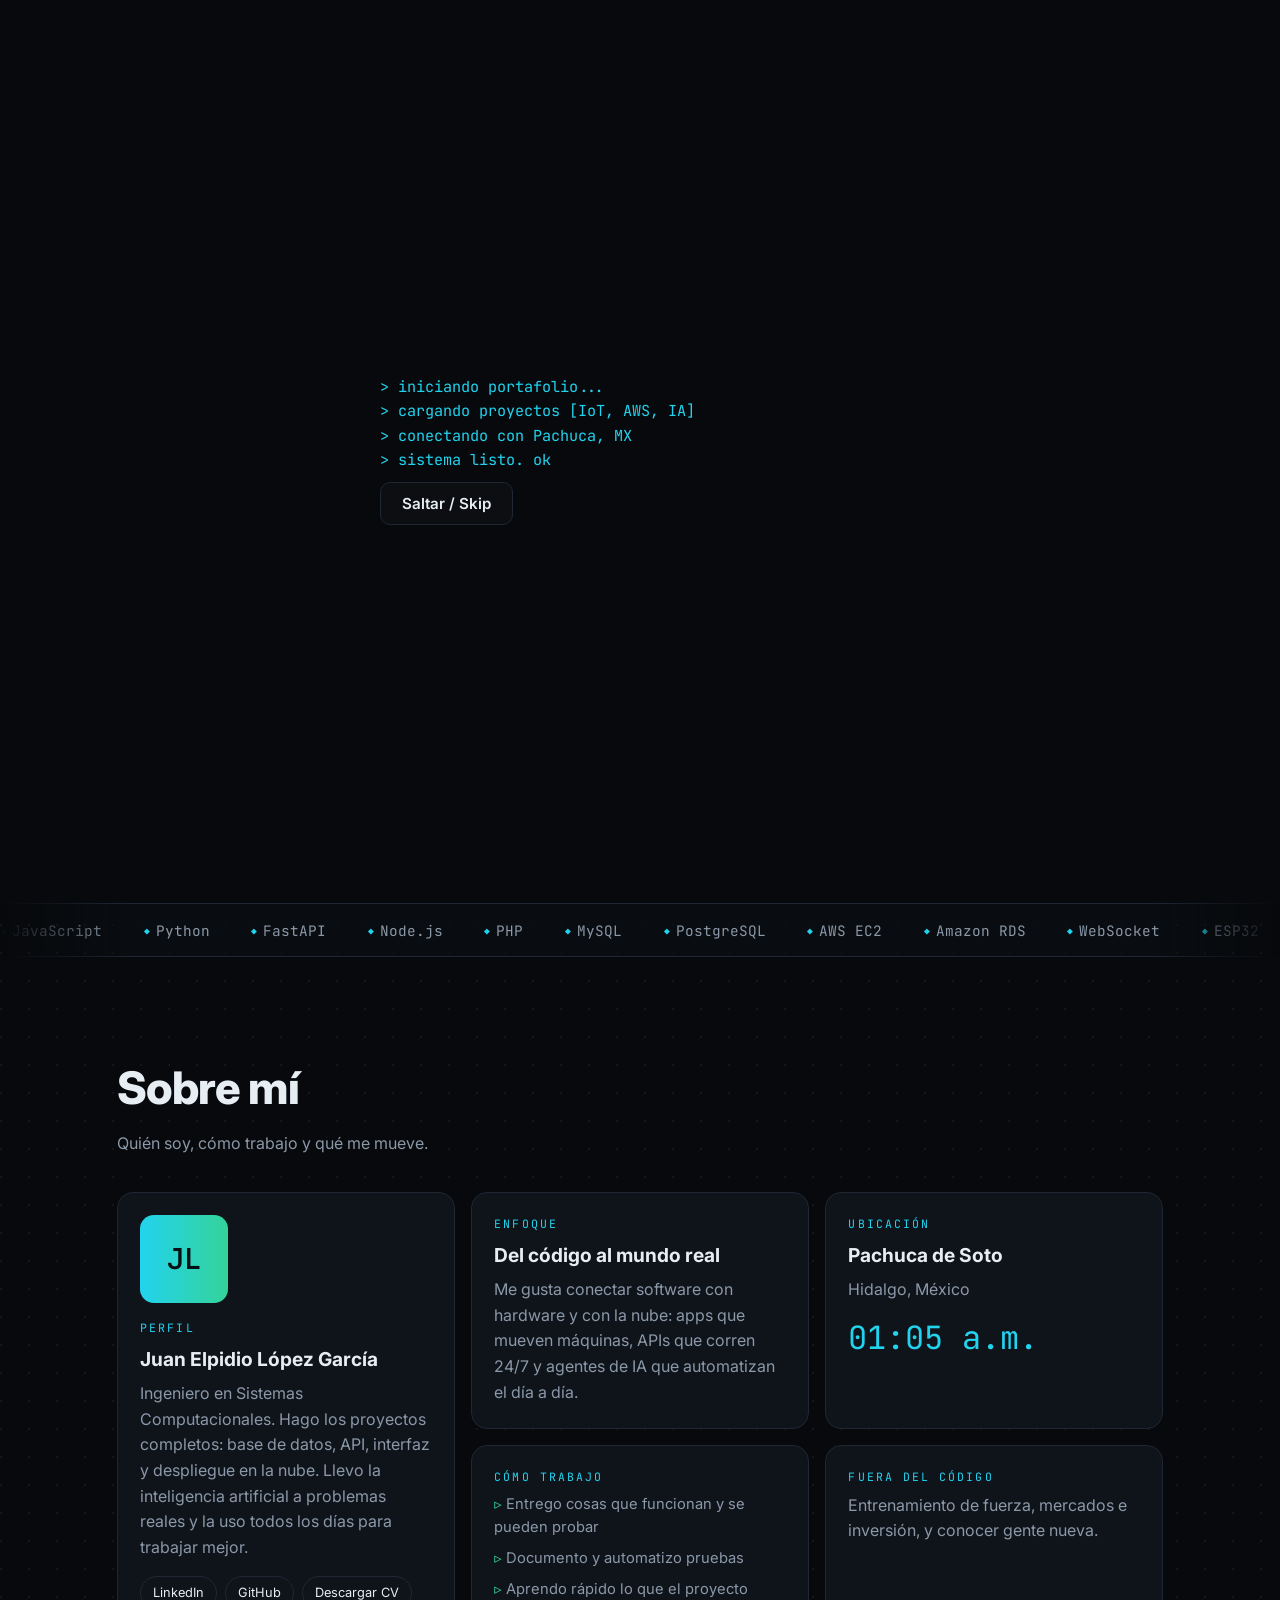
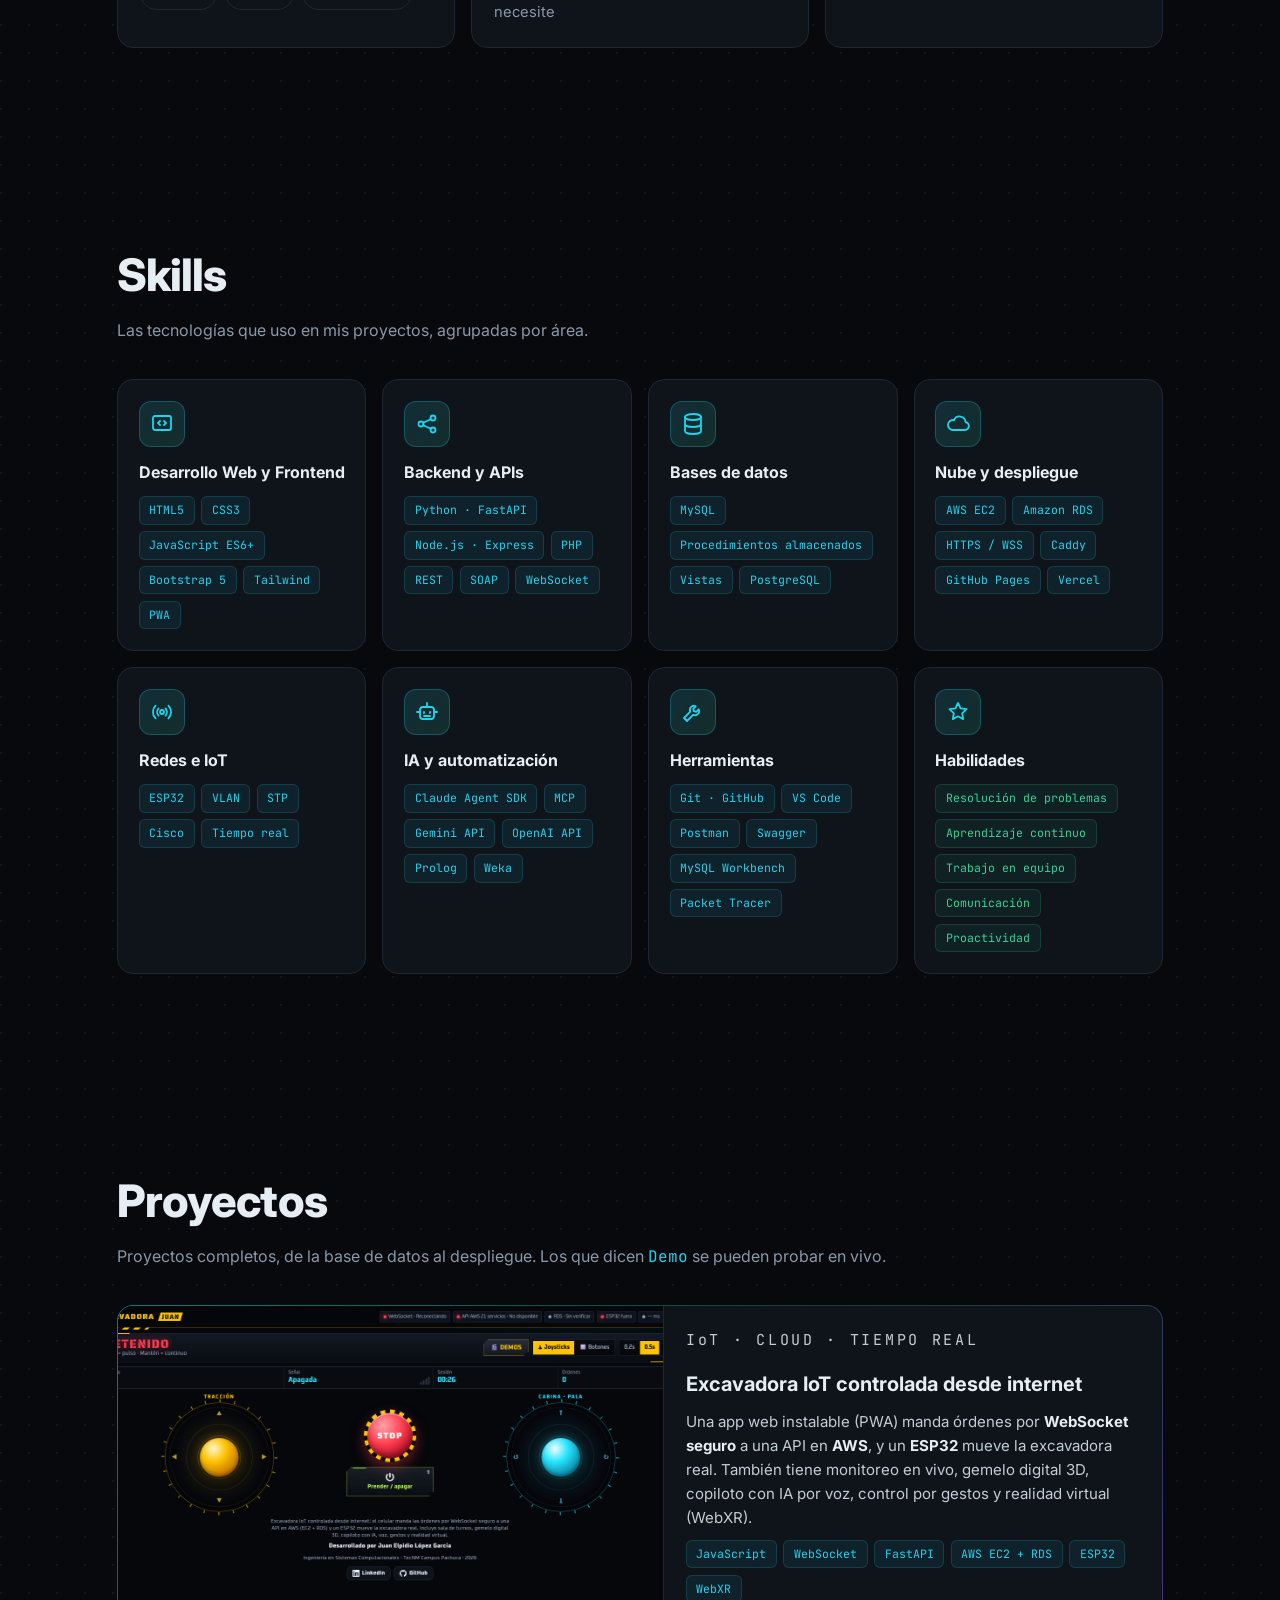
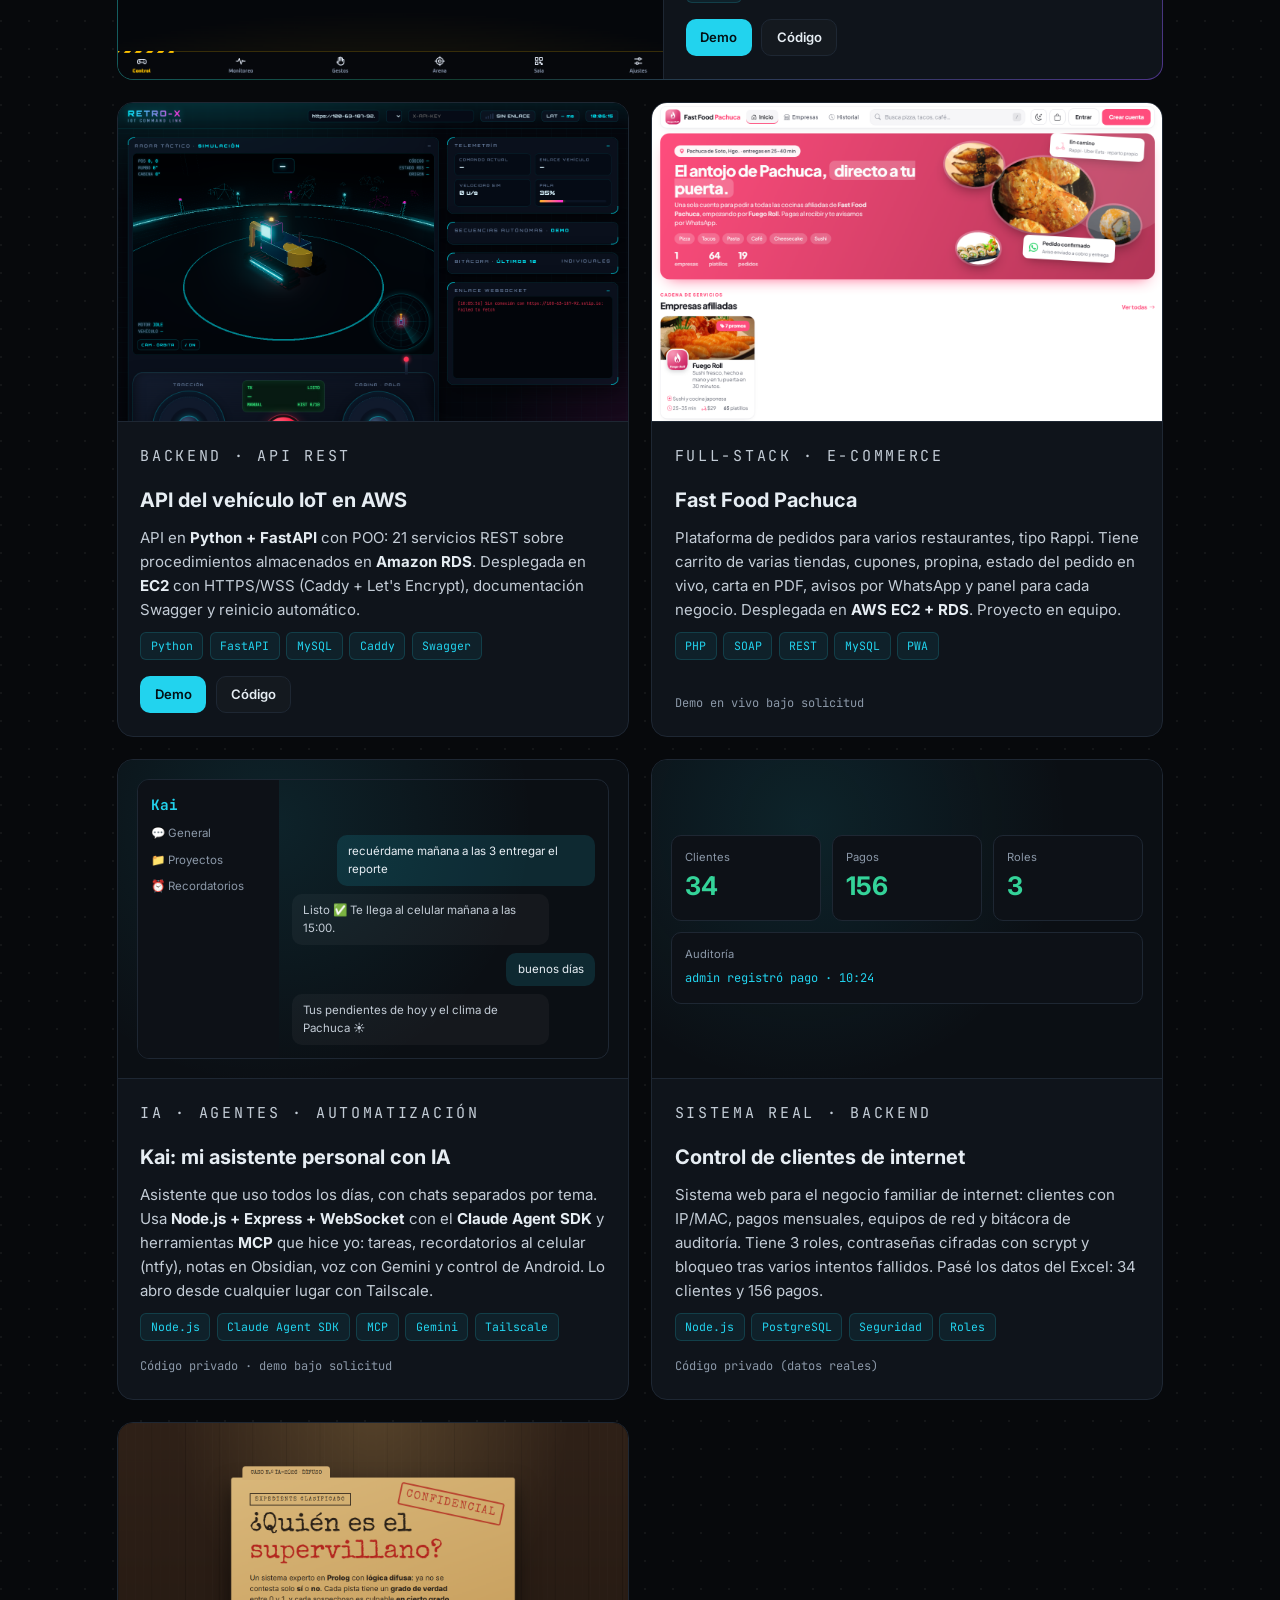
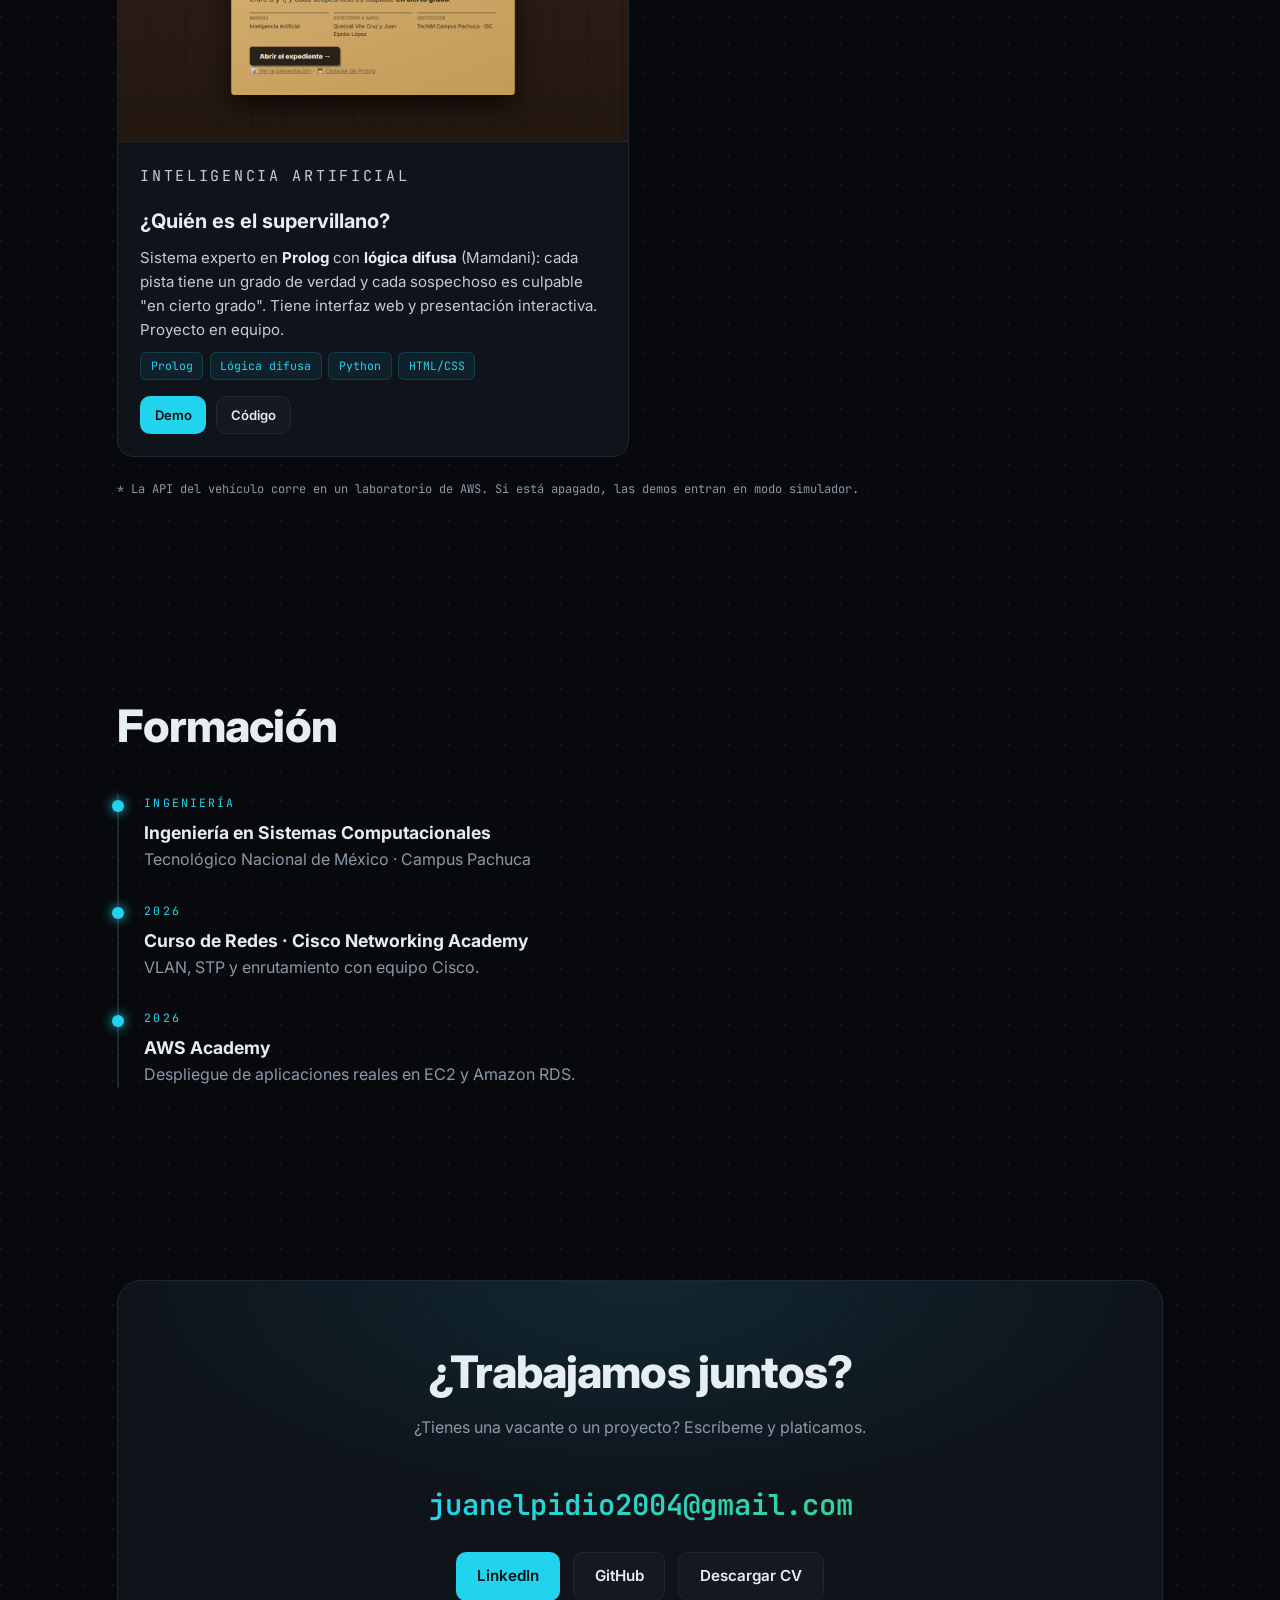
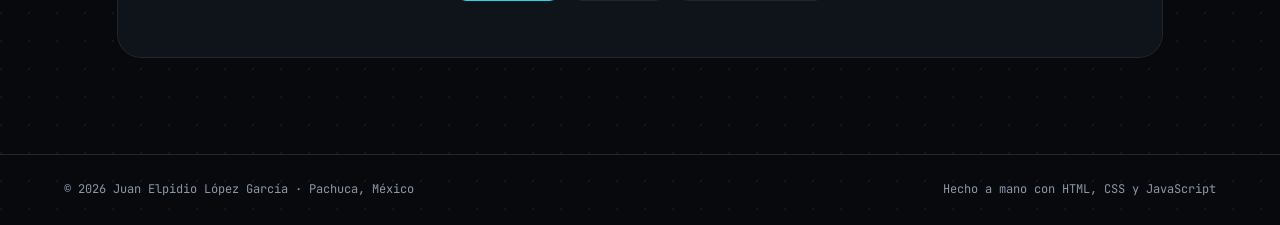
==== index.html @ 16c5c4d5 "Regresar a la versión oscura (v2) a pedido de Juan Co-Authored-By: Claude Opus 5.5 <noreply@anthropi" ====
<!doctype html>
<html lang="es">
<head>
<meta charset="utf-8">
<meta name="viewport" content="width=device-width, initial-scale=1">
<title>Juan Elpidio López García | Ingeniero en Sistemas Computacionales</title>
<meta name="description" content="Ingeniero en Sistemas Computacionales. Desarrollo web full-stack, IoT en tiempo real, nube en AWS e IA aplicada.">
<meta property="og:title" content="Juan Elpidio López García | Portafolio">
<meta property="og:description" content="Full-Stack · IoT · AWS · IA aplicada. Proyectos desplegados y funcionando.">
<meta property="og:image" content="assets/img/excavadora.png">
<meta name="theme-color" content="#07090c">
<link rel="icon" href="assets/favicon.svg" type="image/svg+xml">
<link rel="preconnect" href="https://fonts.googleapis.com">
<link rel="preconnect" href="https://fonts.gstatic.com" crossorigin>
<link href="https://fonts.googleapis.com/css2?family=Inter:wght@400;500;600;700;800;900&family=JetBrains+Mono:wght@400;600&display=swap" rel="stylesheet">
<link rel="stylesheet" href="styles.css">
</head>
<body>

<div class="aurora" aria-hidden="true"><i></i><i></i><i></i></div>

<div id="boot" aria-hidden="true">
  <div class="boot-box">
    <pre id="boot-text"></pre>
    <button id="boot-skip" class="btn-ghost mono">Saltar / Skip</button>
  </div>
</div>

<a class="skip" href="#main">Saltar al contenido</a>

<header class="nav">
  <a href="#inicio" class="logo mono">&lt;Juan<span>/&gt;</span></a>
  <nav>
    <a href="#inicio">Inicio</a>
    <a href="#sobre">Sobre mí</a>
    <a href="#skills">Skills</a>
    <a href="#proyectos">Proyectos</a>
    <a href="#contacto">Contacto</a>
  </nav>
  <a href="cv.pdf" class="btn-ghost mono small" download>CV ↓</a>
</header>

<main id="main">

<!-- HERO -->
<section id="inicio" class="hero">
  <div class="hero-text reveal">
    <p class="eyebrow mono">HOLA, SOY</p>
    <h1><span class="grad anim">Juan Elpidio</span><br><span class="grad anim">López García</span></h1>
    <h2>Ingeniero en Sistemas Computacionales</h2>
    <p class="typed mono">&gt; <span id="typed">Desarrollador Full-Stack</span><span class="cursor">▍</span></p>
    <p class="lead">Construyo aplicaciones web que se conectan con el mundo real: APIs en la nube, dispositivos IoT en tiempo real y asistentes con inteligencia artificial.</p>
    <p class="status mono"><span class="dot"></span> Abierto a nuevas oportunidades</p>
    <div class="cta">
      <a href="#proyectos" class="btn">Ver proyectos</a>
      <a href="#contacto" class="btn-ghost">Contáctame</a>
    </div>
    <div class="stats">
      <div><b data-n="6">0</b><span>proyectos destacados</span></div>
      <div><b data-n="3">0</b><span>demos en vivo</span></div>
      <div><b data-n="21">0</b><span>servicios REST en AWS</span></div>
    </div>
  </div>
  <div class="hero-card reveal">
    <div class="term glow">
      <div class="term-bar"><i></i><i></i><i></i><span class="mono">juan@pachuca: ~</span></div>
<pre class="mono"><span class="c">$</span> whoami
Juan Elpidio López García
<span class="c">$</span> cat perfil.json
{
  <span class="k">"titulo"</span>: <span class="s">"Ing. en Sistemas Computacionales"</span>,
  <span class="k">"ubicacion"</span>: <span class="s">"Pachuca, Hgo., MX"</span>,
  <span class="k">"stack"</span>: [<span class="s">"web"</span>, <span class="s">"iot"</span>, <span class="s">"aws"</span>, <span class="s">"ia"</span>],
  <span class="k">"disponible"</span>: <span class="b">true</span>
}
<span class="c">$</span> <span class="cursor">▍</span></pre>
    </div>
  </div>
</section>

<!-- Cinta de tecnologías -->
<div class="marquee mono" aria-hidden="true"><div class="track">
  <span>JavaScript</span><span>Python</span><span>FastAPI</span><span>Node.js</span><span>PHP</span><span>MySQL</span><span>PostgreSQL</span><span>AWS EC2</span><span>Amazon RDS</span><span>WebSocket</span><span>ESP32</span><span>Three.js</span><span>WebXR</span><span>Claude Agent SDK</span><span>MCP</span><span>Gemini</span><span>Git</span><span>Bootstrap</span><span>Tailwind</span>
  <span>JavaScript</span><span>Python</span><span>FastAPI</span><span>Node.js</span><span>PHP</span><span>MySQL</span><span>PostgreSQL</span><span>AWS EC2</span><span>Amazon RDS</span><span>WebSocket</span><span>ESP32</span><span>Three.js</span><span>WebXR</span><span>Claude Agent SDK</span><span>MCP</span><span>Gemini</span><span>Git</span><span>Bootstrap</span><span>Tailwind</span>
</div></div>

<!-- SOBRE MÍ -->
<section id="sobre">
  <h2 class="sec reveal">Sobre mí</h2>
  <p class="sub reveal">Quién soy, cómo trabajo y qué me mueve.</p>
  <div class="bento">
    <article class="card spot perfil reveal">
      <div class="avatar mono" aria-label="Foto de perfil">JL</div>
      <p class="eyebrow mono">PERFIL</p>
      <h3>Juan Elpidio López García</h3>
      <p class="muted">Ingeniero en Sistemas Computacionales. Hago los proyectos completos: base de datos, API, interfaz y despliegue en la nube. Llevo la inteligencia artificial a problemas reales y la uso todos los días para trabajar mejor.</p>
      <div class="links">
        <a class="chip" href="https://www.linkedin.com/in/juan-elpidio-l%C3%B3pez-garc%C3%ADa-96310934a" target="_blank" rel="noopener">LinkedIn</a>
        <a class="chip" href="https://github.com/juanel2804" target="_blank" rel="noopener">GitHub</a>
        <a class="chip" href="cv.pdf" download>Descargar CV</a>
      </div>
    </article>
    <article class="card spot reveal">
      <p class="eyebrow mono">ENFOQUE</p>
      <h3>Del código al mundo real</h3>
      <p class="muted">Me gusta conectar software con hardware y con la nube: apps que mueven máquinas, APIs que corren 24/7 y agentes de IA que automatizan el día a día.</p>
    </article>
    <article class="card spot reveal">
      <p class="eyebrow mono">UBICACIÓN</p>
      <h3>Pachuca de Soto</h3>
      <p class="muted">Hidalgo, México</p>
      <p class="clock mono" id="clock">--:--</p>
    </article>
    <article class="card spot reveal">
      <p class="eyebrow mono">CÓMO TRABAJO</p>
      <ul class="mini">
        <li>Entrego cosas que funcionan y se pueden probar</li>
        <li>Documento y automatizo pruebas</li>
        <li>Aprendo rápido lo que el proyecto necesite</li>
      </ul>
    </article>
    <article class="card spot reveal">
      <p class="eyebrow mono">FUERA DEL CÓDIGO</p>
      <p class="muted">Entrenamiento de fuerza, mercados e inversión, y conocer gente nueva.</p>
    </article>
  </div>
</section>

<!-- SKILLS -->
<section id="skills">
  <h2 class="sec reveal">Skills</h2>
  <p class="sub reveal">Las tecnologías que uso en mis proyectos, agrupadas por área.</p>
  <div class="skills">
    <article class="skill spot reveal">
      <div class="ico"><svg viewBox="0 0 24 24"><rect x="3" y="4" width="18" height="14" rx="2"/><path d="m10 9-2 2 2 2m4-4 2 2-2 2"/></svg></div>
      <h3>Desarrollo Web y Frontend</h3>
      <ul class="tags mono"><li>HTML5</li><li>CSS3</li><li>JavaScript ES6+</li><li>Bootstrap 5</li><li>Tailwind</li><li>PWA</li></ul>
    </article>
    <article class="skill spot reveal">
      <div class="ico"><svg viewBox="0 0 24 24"><circle cx="6" cy="12" r="2.5"/><circle cx="18" cy="6" r="2.5"/><circle cx="18" cy="18" r="2.5"/><path d="m8.2 10.8 7.6-3.6m-7.6 6 7.6 3.6"/></svg></div>
      <h3>Backend y APIs</h3>
      <ul class="tags mono"><li>Python · FastAPI</li><li>Node.js · Express</li><li>PHP</li><li>REST</li><li>SOAP</li><li>WebSocket</li></ul>
    </article>
    <article class="skill spot reveal">
      <div class="ico"><svg viewBox="0 0 24 24"><ellipse cx="12" cy="5" rx="8" ry="3"/><path d="M4 5v14c0 1.7 3.6 3 8 3s8-1.3 8-3V5M4 12c0 1.7 3.6 3 8 3s8-1.3 8-3"/></svg></div>
      <h3>Bases de datos</h3>
      <ul class="tags mono"><li>MySQL</li><li>Procedimientos almacenados</li><li>Vistas</li><li>PostgreSQL</li></ul>
    </article>
    <article class="skill spot reveal">
      <div class="ico"><svg viewBox="0 0 24 24"><path d="M7 18a5 5 0 1 1 1-9.9A6 6 0 0 1 19.5 10 4 4 0 0 1 18 18z"/></svg></div>
      <h3>Nube y despliegue</h3>
      <ul class="tags mono"><li>AWS EC2</li><li>Amazon RDS</li><li>HTTPS / WSS</li><li>Caddy</li><li>GitHub Pages</li><li>Vercel</li></ul>
    </article>
    <article class="skill spot reveal">
      <div class="ico"><svg viewBox="0 0 24 24"><circle cx="12" cy="12" r="2"/><path d="M8.5 8.5a5 5 0 0 0 0 7m7 0a5 5 0 0 0 0-7M5.6 5.6a9 9 0 0 0 0 12.8m12.8 0a9 9 0 0 0 0-12.8"/></svg></div>
      <h3>Redes e IoT</h3>
      <ul class="tags mono"><li>ESP32</li><li>VLAN</li><li>STP</li><li>Cisco</li><li>Tiempo real</li></ul>
    </article>
    <article class="skill spot reveal">
      <div class="ico"><svg viewBox="0 0 24 24"><rect x="5" y="7" width="14" height="12" rx="3"/><path d="M12 3v4M9 12v1m6-1v1M9 16h6M2 12h3m14 0h3"/></svg></div>
      <h3>IA y automatización</h3>
      <ul class="tags mono"><li>Claude Agent SDK</li><li>MCP</li><li>Gemini API</li><li>OpenAI API</li><li>Prolog</li><li>Weka</li></ul>
    </article>
    <article class="skill spot reveal">
      <div class="ico"><svg viewBox="0 0 24 24"><path d="M14.7 6.3a4 4 0 0 0-5.4 5.4L3 18l3 3 6.3-6.3a4 4 0 0 0 5.4-5.4l-2.5 2.5-2.4-.6-.6-2.4z"/></svg></div>
      <h3>Herramientas</h3>
      <ul class="tags mono"><li>Git · GitHub</li><li>VS Code</li><li>Postman</li><li>Swagger</li><li>MySQL Workbench</li><li>Packet Tracer</li></ul>
    </article>
    <article class="skill spot reveal">
      <div class="ico"><svg viewBox="0 0 24 24"><path d="M12 3l2.6 5.3 5.9.9-4.3 4.1 1 5.8L12 16.3 6.8 19.1l1-5.8L3.5 9.2l5.9-.9z"/></svg></div>
      <h3>Habilidades</h3>
      <ul class="tags mono soft"><li>Resolución de problemas</li><li>Aprendizaje continuo</li><li>Trabajo en equipo</li><li>Comunicación</li><li>Proactividad</li></ul>
    </article>
  </div>
</section>

<!-- PROYECTOS -->
<section id="proyectos">
  <h2 class="sec reveal">Proyectos</h2>
  <p class="sub reveal">Proyectos completos, de la base de datos al despliegue. Los que dicen <span class="mono acc">Demo</span> se pueden probar en vivo.</p>
  <div class="projects">

    <article class="proj feat reveal">
      <a class="shot" href="https://juanel2804.github.io/control-iot/" target="_blank" rel="noopener"><img src="assets/img/excavadora.png" alt="App de control de la Excavadora IoT con joysticks" loading="lazy"></a>
      <div class="body">
        <p class="eyebrow mono">IoT · CLOUD · TIEMPO REAL</p>
        <h3>Excavadora IoT controlada desde internet</h3>
        <p>Una app web instalable (PWA) manda órdenes por <b>WebSocket seguro</b> a una API en <b>AWS</b>, y un <b>ESP32</b> mueve la excavadora real. También tiene monitoreo en vivo, gemelo digital 3D, copiloto con IA por voz, control por gestos y realidad virtual (WebXR).</p>
        <ul class="tags mono"><li>JavaScript</li><li>WebSocket</li><li>FastAPI</li><li>AWS EC2 + RDS</li><li>ESP32</li><li>WebXR</li></ul>
        <div class="actions">
          <a class="btn small" href="https://juanel2804.github.io/control-iot/" target="_blank" rel="noopener">Demo</a>
          <a class="btn-ghost small" href="https://github.com/juanel2804/control-iot" target="_blank" rel="noopener">Código</a>
        </div>
      </div>
    </article>

    <article class="proj reveal">
      <a class="shot" href="https://juanel2804.github.io/vehiculo-iot-api/" target="_blank" rel="noopener"><img src="assets/img/retrox.png" alt="Panel RETRO-X con simulación 3D del vehículo" loading="lazy"></a>
      <div class="body">
        <p class="eyebrow mono">BACKEND · API REST</p>
        <h3>API del vehículo IoT en AWS</h3>
        <p>API en <b>Python + FastAPI</b> con POO: 21 servicios REST sobre procedimientos almacenados en <b>Amazon RDS</b>. Desplegada en <b>EC2</b> con HTTPS/WSS (Caddy + Let's Encrypt), documentación Swagger y reinicio automático.</p>
        <ul class="tags mono"><li>Python</li><li>FastAPI</li><li>MySQL</li><li>Caddy</li><li>Swagger</li></ul>
        <div class="actions">
          <a class="btn small" href="https://juanel2804.github.io/vehiculo-iot-api/" target="_blank" rel="noopener">Demo</a>
          <a class="btn-ghost small" href="https://github.com/juanel2804/vehiculo-iot-api" target="_blank" rel="noopener">Código</a>
        </div>
      </div>
    </article>

    <article class="proj reveal">
      <div class="shot"><img src="assets/img/fastfood.png" alt="Página de inicio de Fast Food Pachuca" loading="lazy"></div>
      <div class="body">
        <p class="eyebrow mono">FULL-STACK · E-COMMERCE</p>
        <h3>Fast Food Pachuca</h3>
        <p>Plataforma de pedidos para varios restaurantes, tipo Rappi. Tiene carrito de varias tiendas, cupones, propina, estado del pedido en vivo, carta en PDF, avisos por WhatsApp y panel para cada negocio. Desplegada en <b>AWS EC2 + RDS</b>. Proyecto en equipo.</p>
        <ul class="tags mono"><li>PHP</li><li>SOAP</li><li>REST</li><li>MySQL</li><li>PWA</li></ul>
        <div class="actions"><span class="note mono">Demo en vivo bajo solicitud</span></div>
      </div>
    </article>

    <article class="proj reveal">
      <div class="shot mock" aria-hidden="true">
        <div class="mock-chat">
          <div class="m-side"><b class="mono">Kai</b><span>💬 General</span><span>📁 Proyectos</span><span>⏰ Recordatorios</span></div>
          <div class="m-main">
            <p class="m-u">recuérdame mañana a las 3 entregar el reporte</p>
            <p class="m-a">Listo ✅ Te llega al celular mañana a las 15:00.</p>
            <p class="m-u">buenos días</p>
            <p class="m-a">Tus pendientes de hoy y el clima de Pachuca ☀️</p>
          </div>
        </div>
      </div>
      <div class="body">
        <p class="eyebrow mono">IA · AGENTES · AUTOMATIZACIÓN</p>
        <h3>Kai: mi asistente personal con IA</h3>
        <p>Asistente que uso todos los días, con chats separados por tema. Usa <b>Node.js + Express + WebSocket</b> con el <b>Claude Agent SDK</b> y herramientas <b>MCP</b> que hice yo: tareas, recordatorios al celular (ntfy), notas en Obsidian, voz con Gemini y control de Android. Lo abro desde cualquier lugar con Tailscale.</p>
        <ul class="tags mono"><li>Node.js</li><li>Claude Agent SDK</li><li>MCP</li><li>Gemini</li><li>Tailscale</li></ul>
        <div class="actions"><span class="note mono">Código privado · demo bajo solicitud</span></div>
      </div>
    </article>

    <article class="proj reveal">
      <div class="shot mock isp" aria-hidden="true">
        <div class="isp-grid">
          <div><small>Clientes</small><b>34</b></div>
          <div><small>Pagos</small><b>156</b></div>
          <div><small>Roles</small><b>3</b></div>
          <div class="wide"><small>Auditoría</small><span class="mono">admin registró pago · 10:24</span></div>
        </div>
      </div>
      <div class="body">
        <p class="eyebrow mono">SISTEMA REAL · BACKEND</p>
        <h3>Control de clientes de internet</h3>
        <p>Sistema web para el negocio familiar de internet: clientes con IP/MAC, pagos mensuales, equipos de red y bitácora de auditoría. Tiene 3 roles, contraseñas cifradas con scrypt y bloqueo tras varios intentos fallidos. Pasé los datos del Excel: 34 clientes y 156 pagos.</p>
        <ul class="tags mono"><li>Node.js</li><li>PostgreSQL</li><li>Seguridad</li><li>Roles</li></ul>
        <div class="actions"><span class="note mono">Código privado (datos reales)</span></div>
      </div>
    </article>

    <article class="proj reveal">
      <a class="shot" href="https://juanel2804.github.io/supervillanos-difuso/web/index.html" target="_blank" rel="noopener"><img src="assets/img/supervillanos.png" alt="Portada del sistema experto ¿Quién es el supervillano?" loading="lazy"></a>
      <div class="body">
        <p class="eyebrow mono">INTELIGENCIA ARTIFICIAL</p>
        <h3>¿Quién es el supervillano?</h3>
        <p>Sistema experto en <b>Prolog</b> con <b>lógica difusa</b> (Mamdani): cada pista tiene un grado de verdad y cada sospechoso es culpable "en cierto grado". Tiene interfaz web y presentación interactiva. Proyecto en equipo.</p>
        <ul class="tags mono"><li>Prolog</li><li>Lógica difusa</li><li>Python</li><li>HTML/CSS</li></ul>
        <div class="actions">
          <a class="btn small" href="https://juanel2804.github.io/supervillanos-difuso/web/index.html" target="_blank" rel="noopener">Demo</a>
          <a class="btn-ghost small" href="https://github.com/juanel2804/supervillanos-difuso" target="_blank" rel="noopener">Código</a>
        </div>
      </div>
    </article>

  </div>
  <p class="foot-note muted mono reveal">* La API del vehículo corre en un laboratorio de AWS. Si está apagado, las demos entran en modo simulador.</p>
</section>

<!-- FORMACIÓN -->
<section id="formacion">
  <h2 class="sec reveal">Formación</h2>
  <div class="timeline">
    <div class="tl reveal">
      <p class="eyebrow mono">INGENIERÍA</p>
      <h3>Ingeniería en Sistemas Computacionales</h3>
      <p class="muted">Tecnológico Nacional de México · Campus Pachuca</p>
    </div>
    <div class="tl reveal">
      <p class="eyebrow mono">2026</p>
      <h3>Curso de Redes · Cisco Networking Academy</h3>
      <p class="muted">VLAN, STP y enrutamiento con equipo Cisco.</p>
    </div>
    <div class="tl reveal">
      <p class="eyebrow mono">2026</p>
      <h3>AWS Academy</h3>
      <p class="muted">Despliegue de aplicaciones reales en EC2 y Amazon RDS.</p>
    </div>
  </div>
</section>

<!-- CONTACTO -->
<section id="contacto" class="contact reveal">
  <div class="contact-box spot">
    <h2 class="sec">¿Trabajamos juntos?</h2>
    <p class="sub">¿Tienes una vacante o un proyecto? Escríbeme y platicamos.</p>
    <a class="mail mono grad" href="mailto:juanelpidio2004@gmail.com">juanelpidio2004@gmail.com</a>
    <div class="cta center">
      <a class="btn" href="https://www.linkedin.com/in/juan-elpidio-l%C3%B3pez-garc%C3%ADa-96310934a" target="_blank" rel="noopener">LinkedIn</a>
      <a class="btn-ghost" href="https://github.com/juanel2804" target="_blank" rel="noopener">GitHub</a>
      <a class="btn-ghost" href="cv.pdf" download>Descargar CV</a>
    </div>
  </div>
</section>

</main>

<footer class="footer mono">
  <span>© 2026 Juan Elpidio López García · Pachuca, México</span>
  <span>Hecho a mano con HTML, CSS y JavaScript</span>
</footer>

<script src="app.js"></script>
</body>
</html>
---- styles.css ----
:root{
  --bg:#07090c; --bg2:#0d1117; --card:#0f141b; --line:#1e2733;
  --tx:#e6edf3; --mu:#8b98a8; --c1:#22d3ee; --c2:#34d399;
  --grad:linear-gradient(90deg,var(--c1),var(--c2));
  --r:16px; --mono:"JetBrains Mono",ui-monospace,monospace;
}
*{box-sizing:border-box;margin:0;padding:0}
html{scroll-behavior:smooth;scroll-padding-top:80px}
body{font-family:Inter,system-ui,sans-serif;background:var(--bg);color:var(--tx);line-height:1.6;
  background-image:radial-gradient(circle at 1px 1px,#ffffff0d 1px,transparent 0);background-size:28px 28px}
body::before{content:"";position:fixed;inset:0;pointer-events:none;z-index:-1;
  background:radial-gradient(600px 400px at 85% 10%,#22d3ee14,transparent 70%),radial-gradient(500px 400px at 10% 80%,#34d39910,transparent 70%)}
a{color:inherit;text-decoration:none}
img{max-width:100%;display:block}
.mono{font-family:var(--mono)}
.muted{color:var(--mu)}
.acc{color:var(--c1)}
.grad{background:var(--grad);-webkit-background-clip:text;background-clip:text;color:transparent}
.skip{position:absolute;left:-999px}.skip:focus{left:1rem;top:1rem;z-index:99;background:var(--c1);color:#000;padding:.4rem .8rem;border-radius:8px}

/* boot */
#boot{position:fixed;inset:0;background:var(--bg);z-index:100;display:grid;place-items:center;transition:opacity .5s}
#boot.off{opacity:0;pointer-events:none}
.boot-box{width:min(520px,90vw)}
#boot-text{font-family:var(--mono);color:var(--c1);font-size:.95rem;min-height:7em;white-space:pre-wrap}

/* nav */
.nav{position:sticky;top:0;z-index:50;display:flex;align-items:center;justify-content:space-between;gap:1rem;
  padding:.9rem clamp(1rem,5vw,4rem);background:#07090ccc;backdrop-filter:blur(12px);border-bottom:1px solid var(--line)}
.logo{font-weight:600;color:var(--c1)}.logo span{color:var(--c2)}
.nav nav{display:flex;gap:1.6rem;font-size:.92rem;color:var(--mu)}
.nav nav a:hover,.nav nav a.on{color:var(--c1)}
.nav nav a.on{text-decoration:underline;text-underline-offset:6px}

/* botones */
.btn,.btn-ghost{display:inline-flex;align-items:center;justify-content:center;padding:.7rem 1.3rem;border-radius:10px;font-weight:600;font-size:.95rem;transition:.2s;cursor:pointer;font-family:inherit}
.btn{background:var(--c1);color:#031014;box-shadow:0 0 0 0 #22d3ee55}
.btn:hover{box-shadow:0 0 24px #22d3ee66;transform:translateY(-2px)}
.btn-ghost{border:1px solid var(--line);background:#ffffff05;color:var(--tx)}
.btn-ghost:hover{border-color:var(--c1);color:var(--c1)}
.small{padding:.45rem .9rem;font-size:.82rem}

/* secciones */
main>section{padding:6rem clamp(1rem,6vw,5rem);max-width:1200px;margin:0 auto}
.sec{font-size:clamp(2rem,4vw,2.8rem);font-weight:800;letter-spacing:-.02em}
.sub{color:var(--mu);margin:.4rem 0 2.2rem}
.eyebrow{font-size:.72rem;letter-spacing:.18em;color:var(--c1);margin-bottom:.4rem}

/* hero */
.hero{min-height:calc(100vh - 64px);display:grid;grid-template-columns:1.1fr .9fr;gap:3rem;align-items:center}
.hero h1{font-size:clamp(2.6rem,6vw,4.4rem);line-height:1.05;font-weight:800;letter-spacing:-.03em}
.hero h2{font-size:1.25rem;margin:.8rem 0 .6rem;font-weight:600}
.lead{color:var(--mu);max-width:34rem;font-size:1.05rem}
.status{margin:1.2rem 0;font-size:.85rem;color:var(--c2);display:flex;align-items:center;gap:.5rem}
.dot{width:9px;height:9px;border-radius:50%;background:var(--c2);box-shadow:0 0 0 0 #34d399aa;animation:pulse 2s infinite}
@keyframes pulse{70%{box-shadow:0 0 0 10px #34d39900}100%{box-shadow:0 0 0 0 #34d39900}}
.cta{display:flex;gap:.8rem;flex-wrap:wrap}.cta.center{justify-content:center;margin-top:1.5rem}
.term{background:#0b0f14;border:1px solid #22d3ee55;border-radius:var(--r);box-shadow:0 0 40px #22d3ee22,0 0 0 1px #34d39922;overflow:hidden}
.term-bar{display:flex;gap:.4rem;align-items:center;padding:.6rem .9rem;border-bottom:1px solid var(--line);font-size:.75rem;color:var(--mu)}
.term-bar i{width:11px;height:11px;border-radius:50%;background:#ff5f57}.term-bar i:nth-child(2){background:#febc2e}.term-bar i:nth-child(3){background:#28c840}
.term-bar span{margin-left:.6rem}
.term pre{padding:1.2rem 1.3rem;font-size:.86rem;line-height:1.7;overflow-x:auto}
.c{color:var(--c2)}.k{color:var(--c1)}.s{color:#fbbf24}.b{color:#f472b6}
.cursor{animation:blink 1s steps(1) infinite;color:var(--c1)}@keyframes blink{50%{opacity:0}}

/* bento */
.bento{display:grid;grid-template-columns:repeat(3,1fr);gap:1rem}
.card{background:var(--card);border:1px solid var(--line);border-radius:var(--r);padding:1.4rem;transition:.25s}
.card:hover{border-color:#22d3ee55}
.card h3{font-size:1.2rem;margin-bottom:.4rem}
.perfil{grid-row:span 2}
.stack{grid-column:span 2}
.avatar{width:88px;height:88px;border-radius:14px;display:grid;place-items:center;font-size:1.8rem;font-weight:600;color:#031014;background:var(--grad);margin-bottom:1rem;overflow:hidden}
.avatar img{width:100%;height:100%;object-fit:cover}
.links{display:flex;flex-wrap:wrap;gap:.5rem;margin-top:1rem}
.chip{font-size:.8rem;padding:.35rem .75rem;border:1px solid var(--line);border-radius:999px}
.chip:hover{border-color:var(--c1);color:var(--c1)}
.grid-stack{display:grid;grid-template-columns:repeat(3,1fr);gap:.6rem}
.grid-stack span{font-family:var(--mono);font-size:.78rem;text-align:center;padding:.8rem .4rem;border:1px solid var(--line);border-radius:10px;background:#ffffff04;transition:.2s}
.grid-stack span:hover{border-color:var(--c1);color:var(--c1);transform:translateY(-2px)}
.clock{font-size:2rem;color:var(--c1);margin-top:.6rem}

/* proyectos */
.projects{display:grid;grid-template-columns:repeat(2,1fr);gap:1.4rem}
.proj{background:var(--card);border:1px solid var(--line);border-radius:var(--r);overflow:hidden;display:flex;flex-direction:column;transition:.3s}
.proj:hover{border-color:#22d3ee66;transform:translateY(-4px);box-shadow:0 12px 40px #00000066,0 0 30px #22d3ee14}
.proj.feat{grid-column:span 2;flex-direction:row}
.proj.feat .shot{flex:1.2}.proj.feat .body{flex:1}
.shot{aspect-ratio:16/10;overflow:hidden;background:#0b0f14;border-bottom:1px solid var(--line);display:block}
.proj.feat .shot{aspect-ratio:auto;border-bottom:0;border-right:1px solid var(--line)}
.shot img{width:100%;height:100%;object-fit:cover;object-position:top;transition:transform .6s}
.proj:hover .shot img{transform:scale(1.04)}
.body{padding:1.4rem;display:flex;flex-direction:column;gap:.6rem;flex:1}
.body h3{font-size:1.25rem}
.body p{color:#c3ccd6;font-size:.94rem}.body p b{color:var(--tx)}
.tags{display:flex;flex-wrap:wrap;gap:.4rem;list-style:none}
.tags li{font-size:.72rem;padding:.25rem .6rem;border-radius:6px;background:#22d3ee12;color:var(--c1);border:1px solid #22d3ee2a}
.actions{display:flex;gap:.6rem;margin-top:auto;padding-top:.4rem}
.note{font-size:.75rem;color:var(--mu)}
.foot-note{font-size:.75rem;margin-top:1.4rem}

/* mocks sin captura (proyectos privados) */
.mock{display:grid;place-items:center;padding:1.2rem;background:radial-gradient(circle at 30% 20%,#22d3ee1a,transparent 60%),#0b0f14}
.mock-chat{width:100%;height:100%;display:grid;grid-template-columns:30% 1fr;border:1px solid var(--line);border-radius:12px;overflow:hidden;font-size:.72rem}
.m-side{background:#0d1117;padding:.8rem;display:flex;flex-direction:column;gap:.5rem;color:var(--mu)}
.m-side b{color:var(--c1);font-size:.9rem}
.m-main{padding:.8rem;display:flex;flex-direction:column;gap:.5rem;justify-content:flex-end}
.m-u,.m-a{padding:.45rem .7rem;border-radius:10px;max-width:85%}
.m-u{align-self:flex-end;background:#22d3ee22;color:var(--tx)}
.m-a{background:#ffffff0a;color:#c3ccd6}
.isp-grid{display:grid;grid-template-columns:repeat(3,1fr);gap:.7rem;width:100%}
.isp-grid div{border:1px solid var(--line);border-radius:10px;padding:.8rem;background:#0d1117}
.isp-grid small{display:block;color:var(--mu);font-size:.7rem}
.isp-grid b{font-size:1.6rem;color:var(--c2)}
.isp-grid .wide{grid-column:span 3}.isp-grid .wide span{font-size:.75rem;color:var(--c1)}

/* formación */
.timeline{border-left:2px solid var(--line);padding-left:1.6rem;display:grid;gap:1.8rem;margin-top:2rem}
.tl{position:relative}
.tl::before{content:"";position:absolute;left:calc(-1.6rem - 7px);top:.35rem;width:12px;height:12px;border-radius:50%;background:var(--c1);box-shadow:0 0 12px var(--c1)}
.tl h3{font-size:1.1rem}

/* contacto */
.contact{text-align:center}
.mail{font-size:clamp(1.1rem,3vw,1.8rem);font-weight:600;display:inline-block;margin-top:.4rem}
.footer{display:flex;justify-content:space-between;flex-wrap:wrap;gap:.5rem;padding:1.6rem clamp(1rem,5vw,4rem);border-top:1px solid var(--line);font-size:.75rem;color:var(--mu)}

/* animación al hacer scroll */
.reveal{opacity:0;transform:translateY(24px);transition:opacity .7s ease,transform .7s ease}
.reveal.in{opacity:1;transform:none}
@media (prefers-reduced-motion:reduce){.reveal{opacity:1;transform:none;transition:none}*{animation:none!important}}

/* ===== v2: efectos ===== */
.aurora{position:fixed;inset:0;z-index:-2;overflow:hidden;pointer-events:none}
.aurora i{position:absolute;width:42vw;height:42vw;border-radius:50%;filter:blur(90px);opacity:.18;animation:float 18s ease-in-out infinite}
.aurora i:nth-child(1){background:#22d3ee;top:-10%;right:-8%}
.aurora i:nth-child(2){background:#34d399;bottom:-15%;left:-10%;animation-delay:-6s}
.aurora i:nth-child(3){background:#8b5cf6;top:40%;left:45%;width:30vw;height:30vw;opacity:.1;animation-delay:-12s}
@keyframes float{50%{transform:translate(4vw,-5vh) scale(1.12)}}
.grad.anim{background-size:200% auto;animation:shine 6s linear infinite;background-image:linear-gradient(90deg,#22d3ee,#34d399,#8b5cf6,#22d3ee)}
@keyframes shine{to{background-position:200% center}}
.hero h2{font-size:1.4rem}
.typed{color:var(--c2);font-size:1rem;margin-bottom:.8rem;min-height:1.6em}
.stats{display:flex;gap:2rem;margin-top:2rem;flex-wrap:wrap}
.stats b{display:block;font-size:2rem;font-weight:800;background:var(--grad);-webkit-background-clip:text;background-clip:text;color:transparent;line-height:1.1}
.stats span{font-size:.78rem;color:var(--mu)}
.glow{position:relative;animation:breathe 5s ease-in-out infinite}
@keyframes breathe{50%{box-shadow:0 0 60px #22d3ee44,0 0 0 1px #34d39955}}
.hero-card{transform:perspective(900px) rotateY(-6deg) rotateX(3deg);transition:transform .4s}
.hero-card:hover{transform:none}
.marquee{overflow:hidden;border-block:1px solid var(--line);background:#0b0f14aa;padding:.9rem 0;-webkit-mask:linear-gradient(90deg,transparent,#000 10%,#000 90%,transparent);mask:linear-gradient(90deg,transparent,#000 10%,#000 90%,transparent)}
.track{display:flex;gap:2.6rem;width:max-content;animation:scroll 40s linear infinite}
.track span{color:var(--mu);font-size:.9rem;white-space:nowrap}
.track span::before{content:"◆ ";color:var(--c1);font-size:.6rem;vertical-align:middle}
@keyframes scroll{to{transform:translateX(-50%)}}
/* spotlight que sigue el mouse */
.spot{position:relative;isolation:isolate}
.spot::after{content:"";position:absolute;inset:0;border-radius:inherit;pointer-events:none;z-index:-1;opacity:0;transition:opacity .3s;
  background:radial-gradient(380px circle at var(--x,50%) var(--y,50%),#22d3ee1f,transparent 60%)}
.spot:hover::after{opacity:1}
.mini{list-style:none;display:grid;gap:.45rem;color:var(--mu);font-size:.92rem}
.mini li::before{content:"▹ ";color:var(--c2)}
/* skills */
.skills{display:grid;grid-template-columns:repeat(4,1fr);gap:1rem}
.skill{background:var(--card);border:1px solid var(--line);border-radius:var(--r);padding:1.3rem;transition:.25s}
.skill:hover{border-color:#22d3ee66;transform:translateY(-4px)}
.skill h3{font-size:1rem;margin:.8rem 0 .7rem}
.ico{width:46px;height:46px;border-radius:12px;display:grid;place-items:center;background:linear-gradient(135deg,#22d3ee22,#34d39922);border:1px solid #22d3ee44}
.ico svg{width:24px;height:24px;fill:none;stroke:var(--c1);stroke-width:1.8;stroke-linecap:round;stroke-linejoin:round}
.tags.soft li{background:#34d39912;color:var(--c2);border-color:#34d3992a}
/* borde degradado en el proyecto principal */
.proj.feat{border:1px solid transparent;background:linear-gradient(var(--card),var(--card)) padding-box,linear-gradient(135deg,#22d3ee88,#34d39944,#8b5cf688) border-box}
.contact-box{border:1px solid var(--line);border-radius:24px;padding:3.5rem 1.5rem;background:radial-gradient(500px 220px at 50% 0%,#22d3ee1a,transparent),var(--card)}
.hero>*,.bento>*,.projects>*,.skills>*{min-width:0}
.bento .wide3{grid-column:1/-1}
/* responsive */
@media (max-width:900px){
  .nav nav{display:none}
  .hero{grid-template-columns:1fr;padding-top:3rem}
  .bento,.projects{grid-template-columns:1fr}
  .stack,.proj.feat,.bento .wide3{grid-column:auto}.perfil{grid-row:auto}
  .nav .btn-ghost{display:none}
  .proj.feat{flex-direction:column}.proj.feat .shot{aspect-ratio:16/10;border-right:0;border-bottom:1px solid var(--line)}
  .grid-stack{grid-template-columns:repeat(2,1fr)}
  .skills{grid-template-columns:1fr 1fr}
  .hero-card{transform:none}
}
@media (max-width:560px){.skills{grid-template-columns:1fr}.stats{gap:1.2rem}}
@media (min-width:901px) and (max-width:1100px){.skills{grid-template-columns:repeat(2,1fr)}}
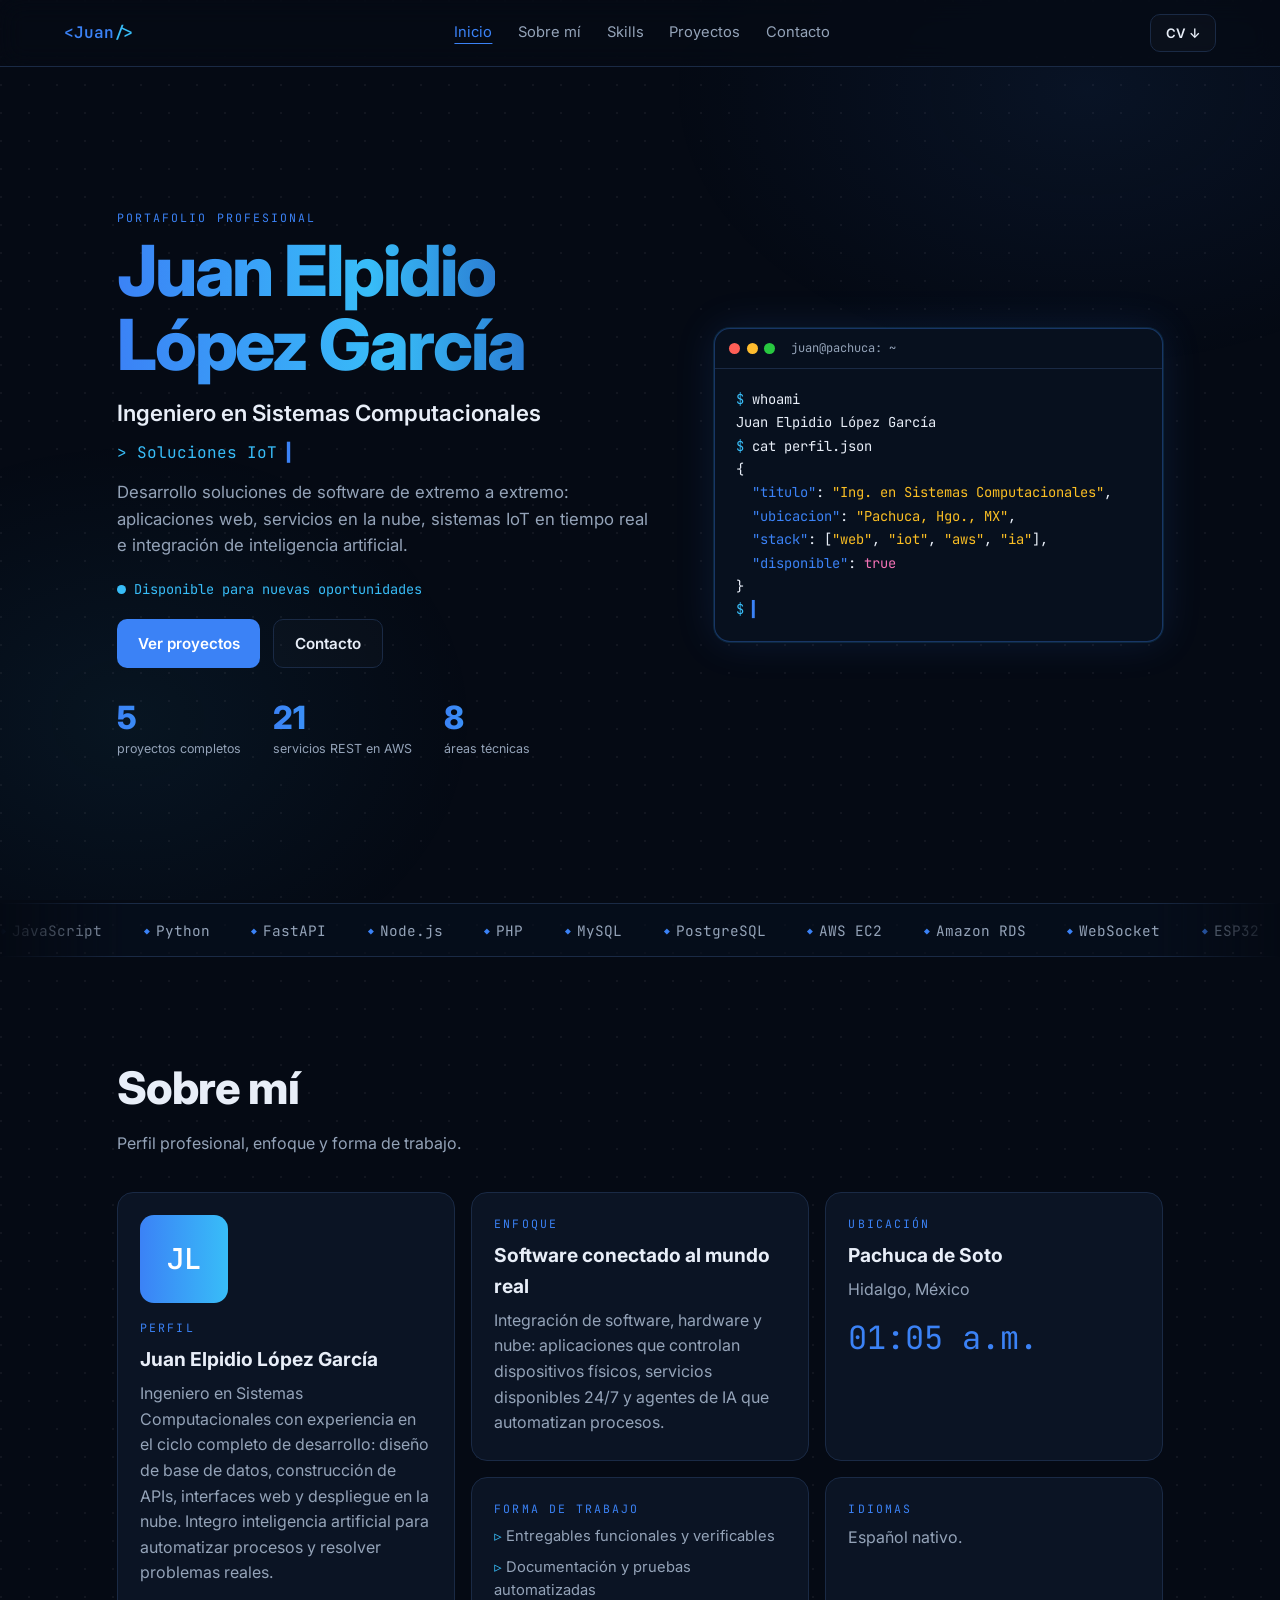
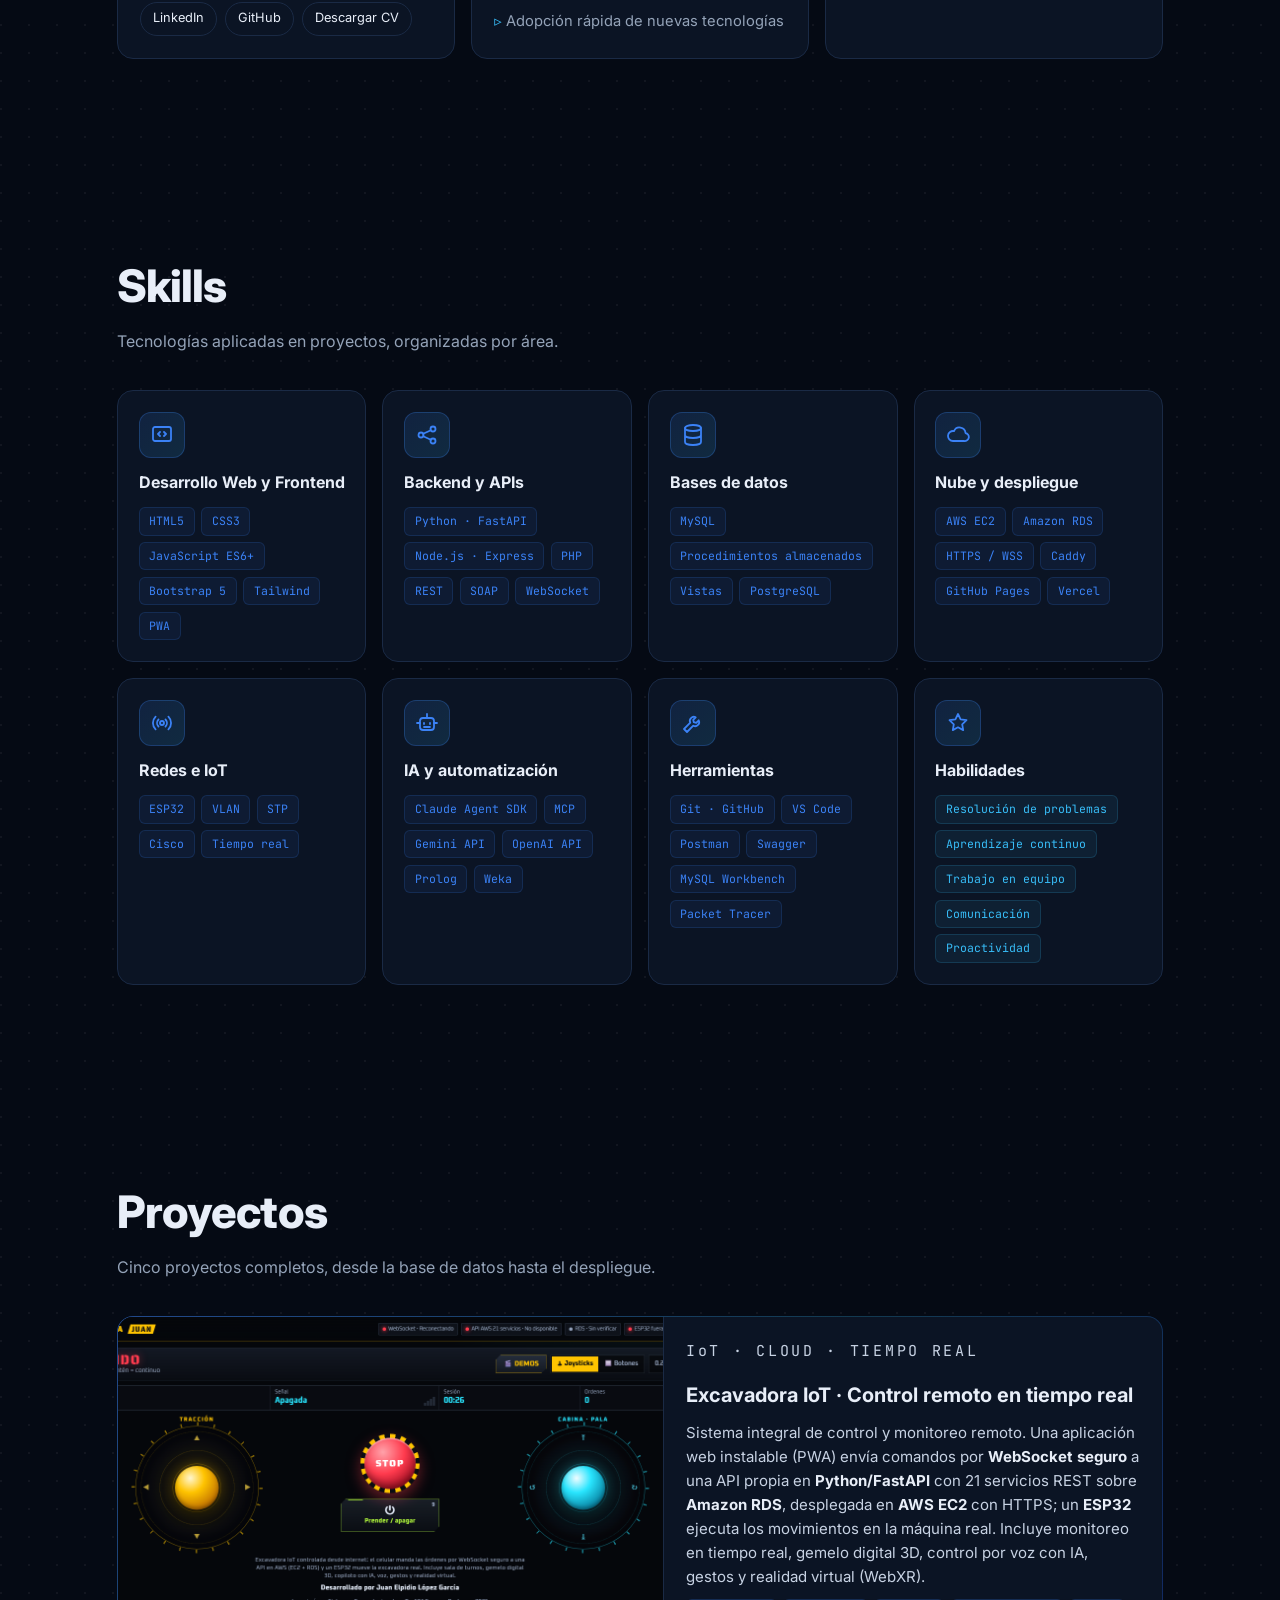
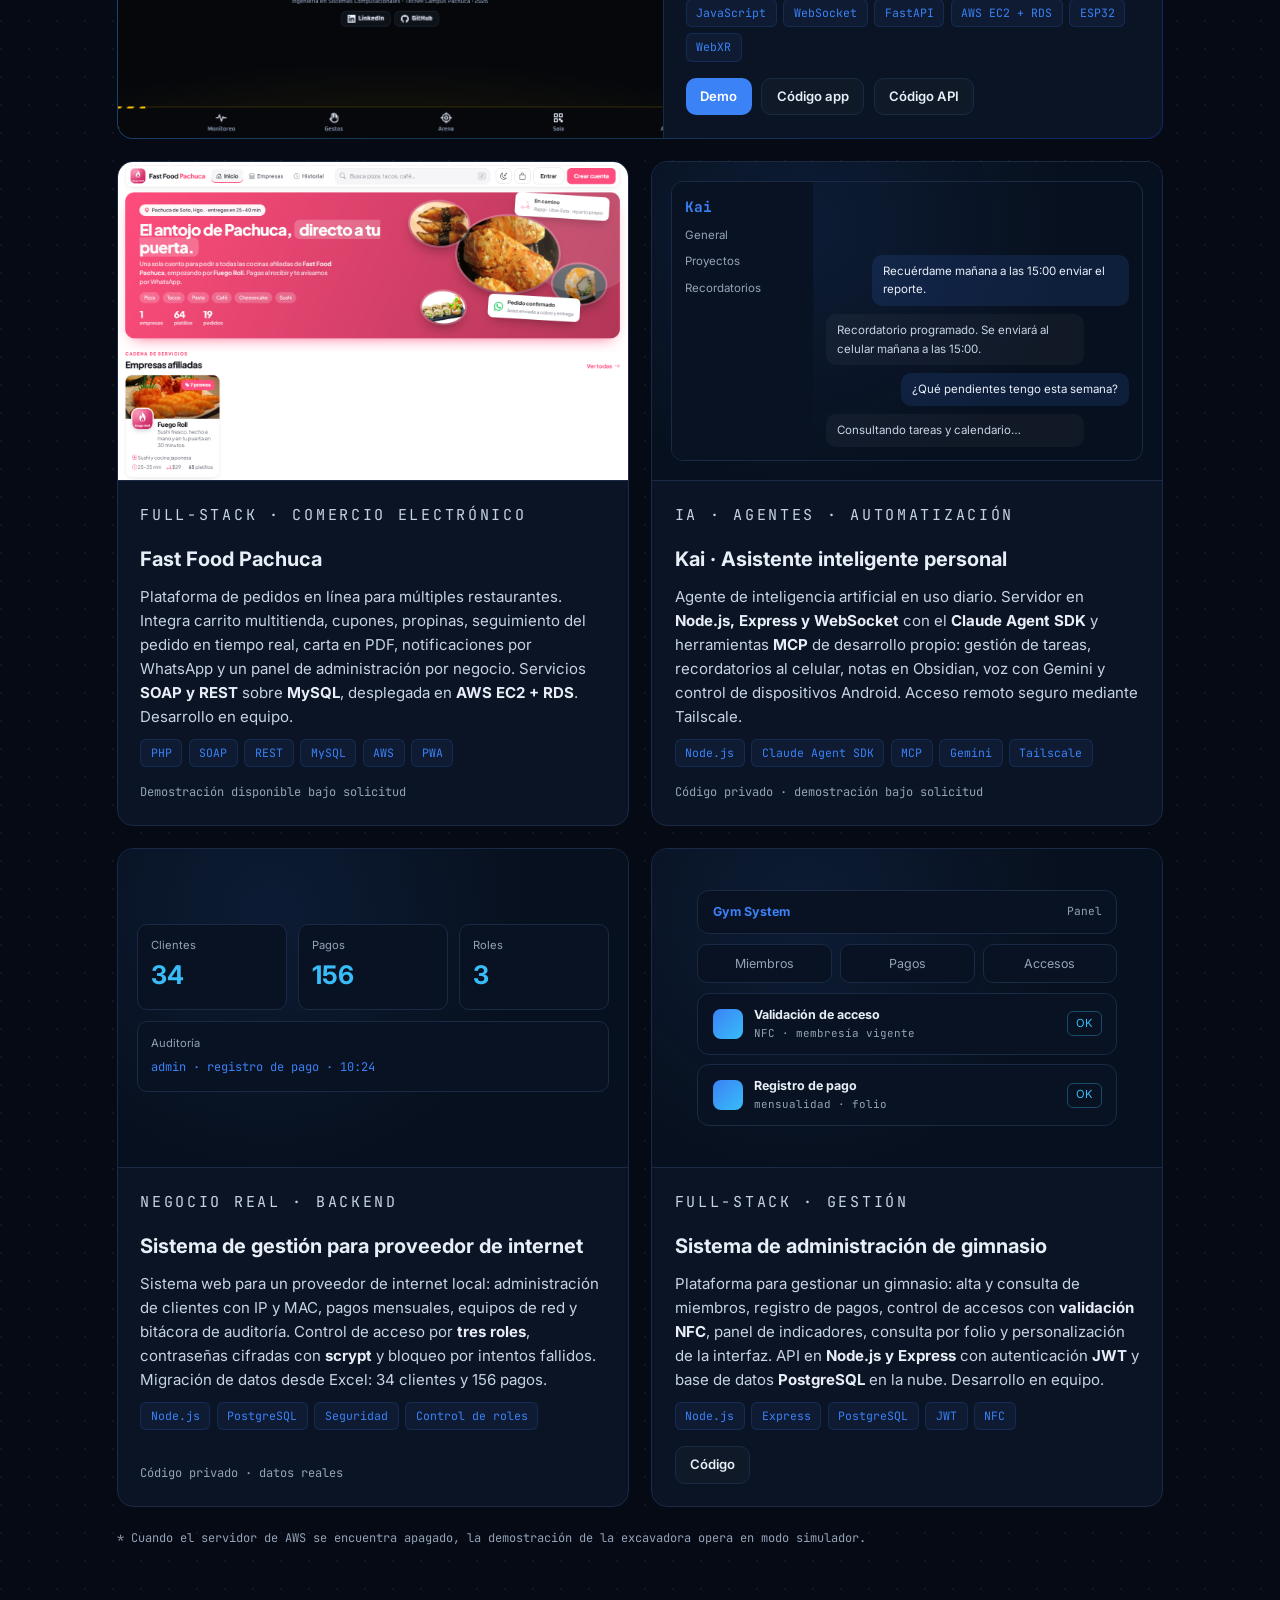
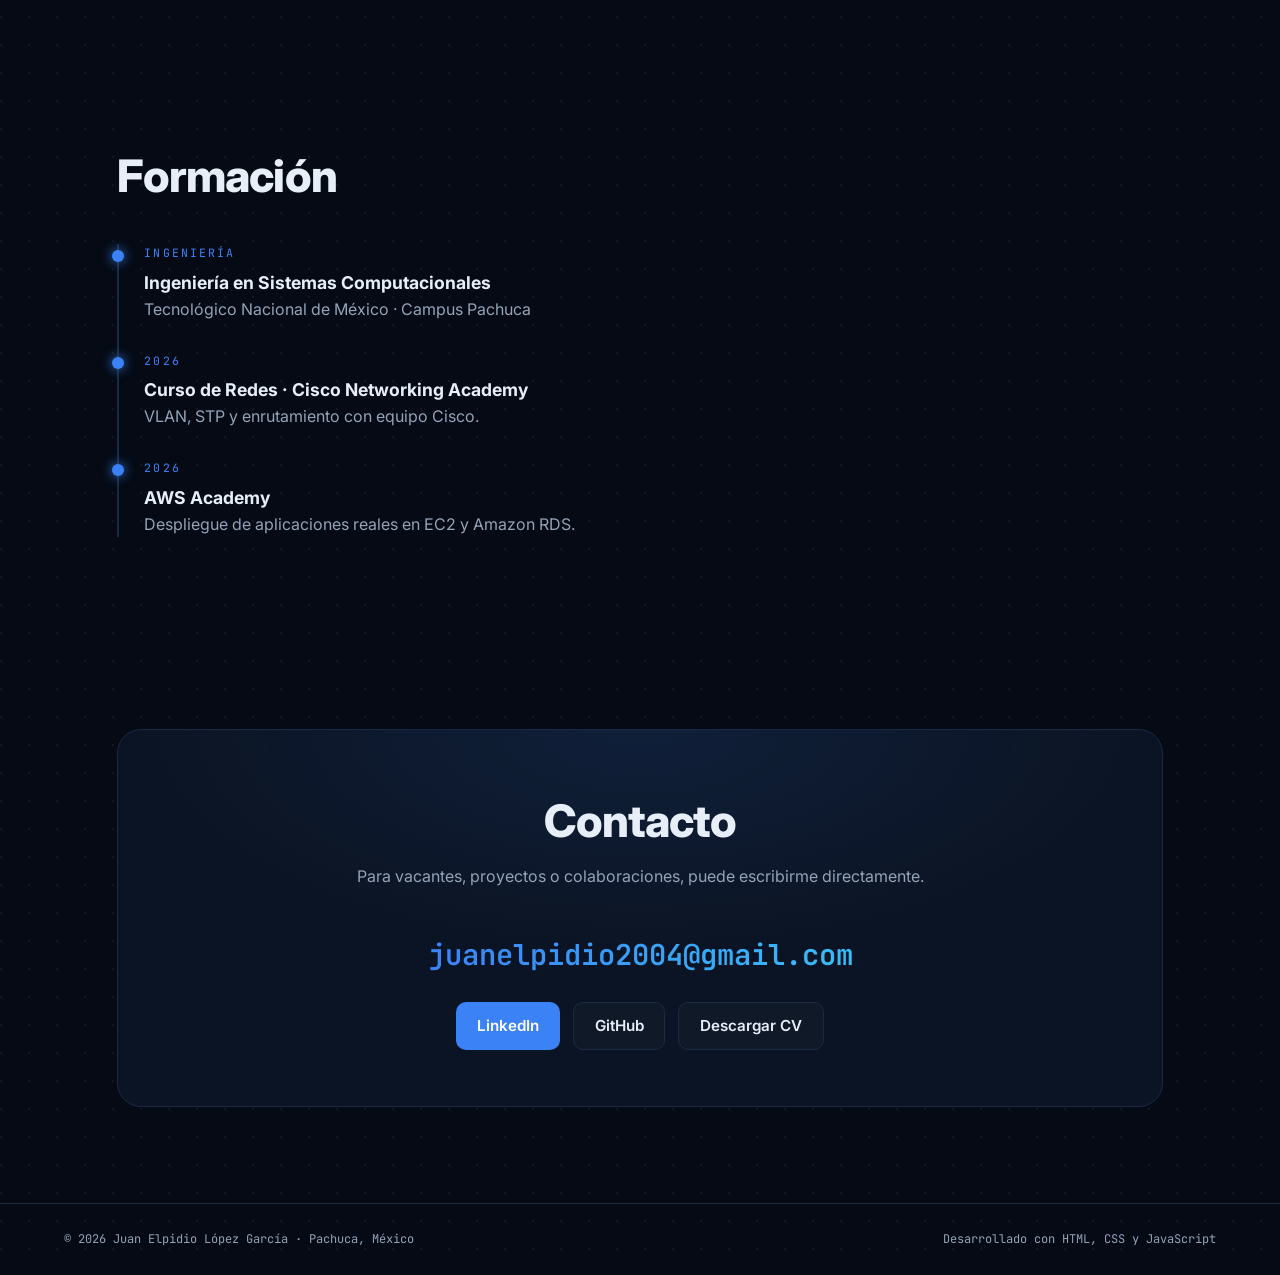
==== commit 9bdcb0b4: "Tonos azules, estilo formal y sistema de gimnasio Co-Authored-By: Claude Opus 5.5 <noreply@anthropic" ====
--- a/index.html
+++ b/index.html
@@ -8,7 +8,7 @@
 <meta property="og:title" content="Juan Elpidio López García | Portafolio">
 <meta property="og:description" content="Full-Stack · IoT · AWS · IA aplicada. Proyectos desplegados y funcionando.">
 <meta property="og:image" content="assets/img/excavadora.png">
-<meta name="theme-color" content="#07090c">
+<meta name="theme-color" content="#050a14">
 <link rel="icon" href="assets/favicon.svg" type="image/svg+xml">
 <link rel="preconnect" href="https://fonts.googleapis.com">
 <link rel="preconnect" href="https://fonts.gstatic.com" crossorigin>
@@ -17,14 +17,7 @@
 </head>
 <body>
 
-<div class="aurora" aria-hidden="true"><i></i><i></i><i></i></div>
-
-<div id="boot" aria-hidden="true">
-  <div class="boot-box">
-    <pre id="boot-text"></pre>
-    <button id="boot-skip" class="btn-ghost mono">Saltar / Skip</button>
-  </div>
-</div>
+
 
 <a class="skip" href="#main">Saltar al contenido</a>
 
@@ -45,20 +38,20 @@
 <!-- HERO -->
 <section id="inicio" class="hero">
   <div class="hero-text reveal">
-    <p class="eyebrow mono">HOLA, SOY</p>
+    <p class="eyebrow mono">PORTAFOLIO PROFESIONAL</p>
     <h1><span class="grad anim">Juan Elpidio</span><br><span class="grad anim">López García</span></h1>
     <h2>Ingeniero en Sistemas Computacionales</h2>
     <p class="typed mono">&gt; <span id="typed">Desarrollador Full-Stack</span><span class="cursor">▍</span></p>
-    <p class="lead">Construyo aplicaciones web que se conectan con el mundo real: APIs en la nube, dispositivos IoT en tiempo real y asistentes con inteligencia artificial.</p>
-    <p class="status mono"><span class="dot"></span> Abierto a nuevas oportunidades</p>
+    <p class="lead">Desarrollo soluciones de software de extremo a extremo: aplicaciones web, servicios en la nube, sistemas IoT en tiempo real e integración de inteligencia artificial.</p>
+    <p class="status mono"><span class="dot"></span> Disponible para nuevas oportunidades</p>
     <div class="cta">
       <a href="#proyectos" class="btn">Ver proyectos</a>
-      <a href="#contacto" class="btn-ghost">Contáctame</a>
+      <a href="#contacto" class="btn-ghost">Contacto</a>
     </div>
     <div class="stats">
-      <div><b data-n="6">0</b><span>proyectos destacados</span></div>
-      <div><b data-n="3">0</b><span>demos en vivo</span></div>
+      <div><b data-n="5">0</b><span>proyectos completos</span></div>
       <div><b data-n="21">0</b><span>servicios REST en AWS</span></div>
+      <div><b data-n="8">0</b><span>áreas técnicas</span></div>
     </div>
   </div>
   <div class="hero-card reveal">
@@ -87,13 +80,13 @@
 <!-- SOBRE MÍ -->
 <section id="sobre">
   <h2 class="sec reveal">Sobre mí</h2>
-  <p class="sub reveal">Quién soy, cómo trabajo y qué me mueve.</p>
+  <p class="sub reveal">Perfil profesional, enfoque y forma de trabajo.</p>
   <div class="bento">
     <article class="card spot perfil reveal">
       <div class="avatar mono" aria-label="Foto de perfil">JL</div>
       <p class="eyebrow mono">PERFIL</p>
       <h3>Juan Elpidio López García</h3>
-      <p class="muted">Ingeniero en Sistemas Computacionales. Hago los proyectos completos: base de datos, API, interfaz y despliegue en la nube. Llevo la inteligencia artificial a problemas reales y la uso todos los días para trabajar mejor.</p>
+      <p class="muted">Ingeniero en Sistemas Computacionales con experiencia en el ciclo completo de desarrollo: diseño de base de datos, construcción de APIs, interfaces web y despliegue en la nube. Integro inteligencia artificial para automatizar procesos y resolver problemas reales.</p>
       <div class="links">
         <a class="chip" href="https://www.linkedin.com/in/juan-elpidio-l%C3%B3pez-garc%C3%ADa-96310934a" target="_blank" rel="noopener">LinkedIn</a>
         <a class="chip" href="https://github.com/juanel2804" target="_blank" rel="noopener">GitHub</a>
@@ -102,8 +95,8 @@
     </article>
     <article class="card spot reveal">
       <p class="eyebrow mono">ENFOQUE</p>
-      <h3>Del código al mundo real</h3>
-      <p class="muted">Me gusta conectar software con hardware y con la nube: apps que mueven máquinas, APIs que corren 24/7 y agentes de IA que automatizan el día a día.</p>
+      <h3>Software conectado al mundo real</h3>
+      <p class="muted">Integración de software, hardware y nube: aplicaciones que controlan dispositivos físicos, servicios disponibles 24/7 y agentes de IA que automatizan procesos.</p>
     </article>
     <article class="card spot reveal">
       <p class="eyebrow mono">UBICACIÓN</p>
@@ -112,16 +105,16 @@
       <p class="clock mono" id="clock">--:--</p>
     </article>
     <article class="card spot reveal">
-      <p class="eyebrow mono">CÓMO TRABAJO</p>
+      <p class="eyebrow mono">FORMA DE TRABAJO</p>
       <ul class="mini">
-        <li>Entrego cosas que funcionan y se pueden probar</li>
-        <li>Documento y automatizo pruebas</li>
-        <li>Aprendo rápido lo que el proyecto necesite</li>
+        <li>Entregables funcionales y verificables</li>
+        <li>Documentación y pruebas automatizadas</li>
+        <li>Adopción rápida de nuevas tecnologías</li>
       </ul>
     </article>
     <article class="card spot reveal">
-      <p class="eyebrow mono">FUERA DEL CÓDIGO</p>
-      <p class="muted">Entrenamiento de fuerza, mercados e inversión, y conocer gente nueva.</p>
+      <p class="eyebrow mono">IDIOMAS</p>
+      <p class="muted">Español nativo.</p>
     </article>
   </div>
 </section>
@@ -129,7 +122,7 @@
 <!-- SKILLS -->
 <section id="skills">
   <h2 class="sec reveal">Skills</h2>
-  <p class="sub reveal">Las tecnologías que uso en mis proyectos, agrupadas por área.</p>
+  <p class="sub reveal">Tecnologías aplicadas en proyectos, organizadas por área.</p>
   <div class="skills">
     <article class="skill spot reveal">
       <div class="ico"><svg viewBox="0 0 24 24"><rect x="3" y="4" width="18" height="14" rx="2"/><path d="m10 9-2 2 2 2m4-4 2 2-2 2"/></svg></div>
@@ -177,33 +170,20 @@
 <!-- PROYECTOS -->
 <section id="proyectos">
   <h2 class="sec reveal">Proyectos</h2>
-  <p class="sub reveal">Proyectos completos, de la base de datos al despliegue. Los que dicen <span class="mono acc">Demo</span> se pueden probar en vivo.</p>
+  <p class="sub reveal">Cinco proyectos completos, desde la base de datos hasta el despliegue.</p>
   <div class="projects">
 
     <article class="proj feat reveal">
       <a class="shot" href="https://juanel2804.github.io/control-iot/" target="_blank" rel="noopener"><img src="assets/img/excavadora.png" alt="App de control de la Excavadora IoT con joysticks" loading="lazy"></a>
       <div class="body">
         <p class="eyebrow mono">IoT · CLOUD · TIEMPO REAL</p>
-        <h3>Excavadora IoT controlada desde internet</h3>
-        <p>Una app web instalable (PWA) manda órdenes por <b>WebSocket seguro</b> a una API en <b>AWS</b>, y un <b>ESP32</b> mueve la excavadora real. También tiene monitoreo en vivo, gemelo digital 3D, copiloto con IA por voz, control por gestos y realidad virtual (WebXR).</p>
+        <h3>Excavadora IoT · Control remoto en tiempo real</h3>
+        <p>Sistema integral de control y monitoreo remoto. Una aplicación web instalable (PWA) envía comandos por <b>WebSocket seguro</b> a una API propia en <b>Python/FastAPI</b> con 21 servicios REST sobre <b>Amazon RDS</b>, desplegada en <b>AWS EC2</b> con HTTPS; un <b>ESP32</b> ejecuta los movimientos en la máquina real. Incluye monitoreo en tiempo real, gemelo digital 3D, control por voz con IA, gestos y realidad virtual (WebXR).</p>
         <ul class="tags mono"><li>JavaScript</li><li>WebSocket</li><li>FastAPI</li><li>AWS EC2 + RDS</li><li>ESP32</li><li>WebXR</li></ul>
         <div class="actions">
           <a class="btn small" href="https://juanel2804.github.io/control-iot/" target="_blank" rel="noopener">Demo</a>
-          <a class="btn-ghost small" href="https://github.com/juanel2804/control-iot" target="_blank" rel="noopener">Código</a>
-        </div>
-      </div>
-    </article>
-
-    <article class="proj reveal">
-      <a class="shot" href="https://juanel2804.github.io/vehiculo-iot-api/" target="_blank" rel="noopener"><img src="assets/img/retrox.png" alt="Panel RETRO-X con simulación 3D del vehículo" loading="lazy"></a>
-      <div class="body">
-        <p class="eyebrow mono">BACKEND · API REST</p>
-        <h3>API del vehículo IoT en AWS</h3>
-        <p>API en <b>Python + FastAPI</b> con POO: 21 servicios REST sobre procedimientos almacenados en <b>Amazon RDS</b>. Desplegada en <b>EC2</b> con HTTPS/WSS (Caddy + Let's Encrypt), documentación Swagger y reinicio automático.</p>
-        <ul class="tags mono"><li>Python</li><li>FastAPI</li><li>MySQL</li><li>Caddy</li><li>Swagger</li></ul>
-        <div class="actions">
-          <a class="btn small" href="https://juanel2804.github.io/vehiculo-iot-api/" target="_blank" rel="noopener">Demo</a>
-          <a class="btn-ghost small" href="https://github.com/juanel2804/vehiculo-iot-api" target="_blank" rel="noopener">Código</a>
+          <a class="btn-ghost small" href="https://github.com/juanel2804/control-iot" target="_blank" rel="noopener">Código app</a>
+          <a class="btn-ghost small" href="https://github.com/juanel2804/vehiculo-iot-api" target="_blank" rel="noopener">Código API</a>
         </div>
       </div>
     </article>
@@ -211,32 +191,32 @@
     <article class="proj reveal">
       <div class="shot"><img src="assets/img/fastfood.png" alt="Página de inicio de Fast Food Pachuca" loading="lazy"></div>
       <div class="body">
-        <p class="eyebrow mono">FULL-STACK · E-COMMERCE</p>
+        <p class="eyebrow mono">FULL-STACK · COMERCIO ELECTRÓNICO</p>
         <h3>Fast Food Pachuca</h3>
-        <p>Plataforma de pedidos para varios restaurantes, tipo Rappi. Tiene carrito de varias tiendas, cupones, propina, estado del pedido en vivo, carta en PDF, avisos por WhatsApp y panel para cada negocio. Desplegada en <b>AWS EC2 + RDS</b>. Proyecto en equipo.</p>
-        <ul class="tags mono"><li>PHP</li><li>SOAP</li><li>REST</li><li>MySQL</li><li>PWA</li></ul>
-        <div class="actions"><span class="note mono">Demo en vivo bajo solicitud</span></div>
+        <p>Plataforma de pedidos en línea para múltiples restaurantes. Integra carrito multitienda, cupones, propinas, seguimiento del pedido en tiempo real, carta en PDF, notificaciones por WhatsApp y un panel de administración por negocio. Servicios <b>SOAP y REST</b> sobre <b>MySQL</b>, desplegada en <b>AWS EC2 + RDS</b>. Desarrollo en equipo.</p>
+        <ul class="tags mono"><li>PHP</li><li>SOAP</li><li>REST</li><li>MySQL</li><li>AWS</li><li>PWA</li></ul>
+        <div class="actions"><span class="note mono">Demostración disponible bajo solicitud</span></div>
       </div>
     </article>
 
     <article class="proj reveal">
       <div class="shot mock" aria-hidden="true">
         <div class="mock-chat">
-          <div class="m-side"><b class="mono">Kai</b><span>💬 General</span><span>📁 Proyectos</span><span>⏰ Recordatorios</span></div>
+          <div class="m-side"><b class="mono">Kai</b><span>General</span><span>Proyectos</span><span>Recordatorios</span></div>
           <div class="m-main">
-            <p class="m-u">recuérdame mañana a las 3 entregar el reporte</p>
-            <p class="m-a">Listo ✅ Te llega al celular mañana a las 15:00.</p>
-            <p class="m-u">buenos días</p>
-            <p class="m-a">Tus pendientes de hoy y el clima de Pachuca ☀️</p>
+            <p class="m-u">Recuérdame mañana a las 15:00 enviar el reporte.</p>
+            <p class="m-a">Recordatorio programado. Se enviará al celular mañana a las 15:00.</p>
+            <p class="m-u">¿Qué pendientes tengo esta semana?</p>
+            <p class="m-a">Consultando tareas y calendario…</p>
           </div>
         </div>
       </div>
       <div class="body">
         <p class="eyebrow mono">IA · AGENTES · AUTOMATIZACIÓN</p>
-        <h3>Kai: mi asistente personal con IA</h3>
-        <p>Asistente que uso todos los días, con chats separados por tema. Usa <b>Node.js + Express + WebSocket</b> con el <b>Claude Agent SDK</b> y herramientas <b>MCP</b> que hice yo: tareas, recordatorios al celular (ntfy), notas en Obsidian, voz con Gemini y control de Android. Lo abro desde cualquier lugar con Tailscale.</p>
+        <h3>Kai · Asistente inteligente personal</h3>
+        <p>Agente de inteligencia artificial en uso diario. Servidor en <b>Node.js, Express y WebSocket</b> con el <b>Claude Agent SDK</b> y herramientas <b>MCP</b> de desarrollo propio: gestión de tareas, recordatorios al celular, notas en Obsidian, voz con Gemini y control de dispositivos Android. Acceso remoto seguro mediante Tailscale.</p>
         <ul class="tags mono"><li>Node.js</li><li>Claude Agent SDK</li><li>MCP</li><li>Gemini</li><li>Tailscale</li></ul>
-        <div class="actions"><span class="note mono">Código privado · demo bajo solicitud</span></div>
+        <div class="actions"><span class="note mono">Código privado · demostración bajo solicitud</span></div>
       </div>
     </article>
 
@@ -246,34 +226,38 @@
           <div><small>Clientes</small><b>34</b></div>
           <div><small>Pagos</small><b>156</b></div>
           <div><small>Roles</small><b>3</b></div>
-          <div class="wide"><small>Auditoría</small><span class="mono">admin registró pago · 10:24</span></div>
+          <div class="wide"><small>Auditoría</small><span class="mono">admin · registro de pago · 10:24</span></div>
         </div>
       </div>
       <div class="body">
-        <p class="eyebrow mono">SISTEMA REAL · BACKEND</p>
-        <h3>Control de clientes de internet</h3>
-        <p>Sistema web para el negocio familiar de internet: clientes con IP/MAC, pagos mensuales, equipos de red y bitácora de auditoría. Tiene 3 roles, contraseñas cifradas con scrypt y bloqueo tras varios intentos fallidos. Pasé los datos del Excel: 34 clientes y 156 pagos.</p>
-        <ul class="tags mono"><li>Node.js</li><li>PostgreSQL</li><li>Seguridad</li><li>Roles</li></ul>
-        <div class="actions"><span class="note mono">Código privado (datos reales)</span></div>
+        <p class="eyebrow mono">NEGOCIO REAL · BACKEND</p>
+        <h3>Sistema de gestión para proveedor de internet</h3>
+        <p>Sistema web para un proveedor de internet local: administración de clientes con IP y MAC, pagos mensuales, equipos de red y bitácora de auditoría. Control de acceso por <b>tres roles</b>, contraseñas cifradas con <b>scrypt</b> y bloqueo por intentos fallidos. Migración de datos desde Excel: 34 clientes y 156 pagos.</p>
+        <ul class="tags mono"><li>Node.js</li><li>PostgreSQL</li><li>Seguridad</li><li>Control de roles</li></ul>
+        <div class="actions"><span class="note mono">Código privado · datos reales</span></div>
       </div>
     </article>
 
     <article class="proj reveal">
-      <a class="shot" href="https://juanel2804.github.io/supervillanos-difuso/web/index.html" target="_blank" rel="noopener"><img src="assets/img/supervillanos.png" alt="Portada del sistema experto ¿Quién es el supervillano?" loading="lazy"></a>
-      <div class="body">
-        <p class="eyebrow mono">INTELIGENCIA ARTIFICIAL</p>
-        <h3>¿Quién es el supervillano?</h3>
-        <p>Sistema experto en <b>Prolog</b> con <b>lógica difusa</b> (Mamdani): cada pista tiene un grado de verdad y cada sospechoso es culpable "en cierto grado". Tiene interfaz web y presentación interactiva. Proyecto en equipo.</p>
-        <ul class="tags mono"><li>Prolog</li><li>Lógica difusa</li><li>Python</li><li>HTML/CSS</li></ul>
-        <div class="actions">
-          <a class="btn small" href="https://juanel2804.github.io/supervillanos-difuso/web/index.html" target="_blank" rel="noopener">Demo</a>
-          <a class="btn-ghost small" href="https://github.com/juanel2804/supervillanos-difuso" target="_blank" rel="noopener">Código</a>
+      <div class="shot mock gym" aria-hidden="true">
+        <div class="gym-ui">
+          <div class="g-top"><b>Gym System</b><span class="mono">Panel</span></div>
+          <div class="g-row"><span>Miembros</span><span>Pagos</span><span>Accesos</span></div>
+          <div class="g-card"><i></i><div><b>Validación de acceso</b><small class="mono">NFC · membresía vigente</small></div><em>OK</em></div>
+          <div class="g-card"><i></i><div><b>Registro de pago</b><small class="mono">mensualidad · folio</small></div><em>OK</em></div>
         </div>
       </div>
-    </article>
-
-  </div>
-  <p class="foot-note muted mono reveal">* La API del vehículo corre en un laboratorio de AWS. Si está apagado, las demos entran en modo simulador.</p>
+      <div class="body">
+        <p class="eyebrow mono">FULL-STACK · GESTIÓN</p>
+        <h3>Sistema de administración de gimnasio</h3>
+        <p>Plataforma para gestionar un gimnasio: alta y consulta de miembros, registro de pagos, control de accesos con <b>validación NFC</b>, panel de indicadores, consulta por folio y personalización de la interfaz. API en <b>Node.js y Express</b> con autenticación <b>JWT</b> y base de datos <b>PostgreSQL</b> en la nube. Desarrollo en equipo.</p>
+        <ul class="tags mono"><li>Node.js</li><li>Express</li><li>PostgreSQL</li><li>JWT</li><li>NFC</li></ul>
+        <div class="actions"><a class="btn-ghost small" href="https://github.com/juanel2804/SISTGYM" target="_blank" rel="noopener">Código</a></div>
+      </div>
+    </article>
+
+  </div>
+  <p class="foot-note muted mono reveal">* Cuando el servidor de AWS se encuentra apagado, la demostración de la excavadora opera en modo simulador.</p>
 </section>
 
 <!-- FORMACIÓN -->
@@ -301,8 +285,8 @@
 <!-- CONTACTO -->
 <section id="contacto" class="contact reveal">
   <div class="contact-box spot">
-    <h2 class="sec">¿Trabajamos juntos?</h2>
-    <p class="sub">¿Tienes una vacante o un proyecto? Escríbeme y platicamos.</p>
+    <h2 class="sec">Contacto</h2>
+    <p class="sub">Para vacantes, proyectos o colaboraciones, puede escribirme directamente.</p>
     <a class="mail mono grad" href="mailto:juanelpidio2004@gmail.com">juanelpidio2004@gmail.com</a>
     <div class="cta center">
       <a class="btn" href="https://www.linkedin.com/in/juan-elpidio-l%C3%B3pez-garc%C3%ADa-96310934a" target="_blank" rel="noopener">LinkedIn</a>
@@ -316,7 +300,7 @@
 
 <footer class="footer mono">
   <span>© 2026 Juan Elpidio López García · Pachuca, México</span>
-  <span>Hecho a mano con HTML, CSS y JavaScript</span>
+  <span>Desarrollado con HTML, CSS y JavaScript</span>
 </footer>
 
 <script src="app.js"></script>
--- a/styles.css
+++ b/styles.css
@@ -1,6 +1,6 @@
 :root{
-  --bg:#07090c; --bg2:#0d1117; --card:#0f141b; --line:#1e2733;
-  --tx:#e6edf3; --mu:#8b98a8; --c1:#22d3ee; --c2:#34d399;
+  --bg:#050a14; --bg2:#091222; --card:#0b1424; --line:#1a2a45;
+  --tx:#e8eef8; --mu:#94a3b8; --c1:#3b82f6; --c2:#38bdf8;
   --grad:linear-gradient(90deg,var(--c1),var(--c2));
   --r:16px; --mono:"JetBrains Mono",ui-monospace,monospace;
 }
@@ -9,7 +9,7 @@
 body{font-family:Inter,system-ui,sans-serif;background:var(--bg);color:var(--tx);line-height:1.6;
   background-image:radial-gradient(circle at 1px 1px,#ffffff0d 1px,transparent 0);background-size:28px 28px}
 body::before{content:"";position:fixed;inset:0;pointer-events:none;z-index:-1;
-  background:radial-gradient(600px 400px at 85% 10%,#22d3ee14,transparent 70%),radial-gradient(500px 400px at 10% 80%,#34d39910,transparent 70%)}
+  background:radial-gradient(600px 400px at 85% 10%,#3b82f614,transparent 70%),radial-gradient(500px 400px at 10% 80%,#38bdf810,transparent 70%)}
 a{color:inherit;text-decoration:none}
 img{max-width:100%;display:block}
 .mono{font-family:var(--mono)}
@@ -26,7 +26,7 @@
 
 /* nav */
 .nav{position:sticky;top:0;z-index:50;display:flex;align-items:center;justify-content:space-between;gap:1rem;
-  padding:.9rem clamp(1rem,5vw,4rem);background:#07090ccc;backdrop-filter:blur(12px);border-bottom:1px solid var(--line)}
+  padding:.9rem clamp(1rem,5vw,4rem);background:#050a14cc;backdrop-filter:blur(12px);border-bottom:1px solid var(--line)}
 .logo{font-weight:600;color:var(--c1)}.logo span{color:var(--c2)}
 .nav nav{display:flex;gap:1.6rem;font-size:.92rem;color:var(--mu)}
 .nav nav a:hover,.nav nav a.on{color:var(--c1)}
@@ -34,8 +34,8 @@
 
 /* botones */
 .btn,.btn-ghost{display:inline-flex;align-items:center;justify-content:center;padding:.7rem 1.3rem;border-radius:10px;font-weight:600;font-size:.95rem;transition:.2s;cursor:pointer;font-family:inherit}
-.btn{background:var(--c1);color:#031014;box-shadow:0 0 0 0 #22d3ee55}
-.btn:hover{box-shadow:0 0 24px #22d3ee66;transform:translateY(-2px)}
+.btn{background:var(--c1);color:#ffffff;box-shadow:0 0 0 0 #3b82f655}
+.btn:hover{box-shadow:0 0 24px #3b82f666;transform:translateY(-2px)}
 .btn-ghost{border:1px solid var(--line);background:#ffffff05;color:var(--tx)}
 .btn-ghost:hover{border-color:var(--c1);color:var(--c1)}
 .small{padding:.45rem .9rem;font-size:.82rem}
@@ -52,10 +52,10 @@
 .hero h2{font-size:1.25rem;margin:.8rem 0 .6rem;font-weight:600}
 .lead{color:var(--mu);max-width:34rem;font-size:1.05rem}
 .status{margin:1.2rem 0;font-size:.85rem;color:var(--c2);display:flex;align-items:center;gap:.5rem}
-.dot{width:9px;height:9px;border-radius:50%;background:var(--c2);box-shadow:0 0 0 0 #34d399aa;animation:pulse 2s infinite}
-@keyframes pulse{70%{box-shadow:0 0 0 10px #34d39900}100%{box-shadow:0 0 0 0 #34d39900}}
+.dot{width:9px;height:9px;border-radius:50%;background:var(--c2);box-shadow:0 0 0 0 #38bdf8aa;animation:pulse 2s infinite}
+@keyframes pulse{70%{box-shadow:0 0 0 10px #38bdf800}100%{box-shadow:0 0 0 0 #38bdf800}}
 .cta{display:flex;gap:.8rem;flex-wrap:wrap}.cta.center{justify-content:center;margin-top:1.5rem}
-.term{background:#0b0f14;border:1px solid #22d3ee55;border-radius:var(--r);box-shadow:0 0 40px #22d3ee22,0 0 0 1px #34d39922;overflow:hidden}
+.term{background:#07101e;border:1px solid #3b82f655;border-radius:var(--r);box-shadow:0 0 40px #3b82f622,0 0 0 1px #38bdf822;overflow:hidden}
 .term-bar{display:flex;gap:.4rem;align-items:center;padding:.6rem .9rem;border-bottom:1px solid var(--line);font-size:.75rem;color:var(--mu)}
 .term-bar i{width:11px;height:11px;border-radius:50%;background:#ff5f57}.term-bar i:nth-child(2){background:#febc2e}.term-bar i:nth-child(3){background:#28c840}
 .term-bar span{margin-left:.6rem}
@@ -66,11 +66,11 @@
 /* bento */
 .bento{display:grid;grid-template-columns:repeat(3,1fr);gap:1rem}
 .card{background:var(--card);border:1px solid var(--line);border-radius:var(--r);padding:1.4rem;transition:.25s}
-.card:hover{border-color:#22d3ee55}
+.card:hover{border-color:#3b82f655}
 .card h3{font-size:1.2rem;margin-bottom:.4rem}
 .perfil{grid-row:span 2}
 .stack{grid-column:span 2}
-.avatar{width:88px;height:88px;border-radius:14px;display:grid;place-items:center;font-size:1.8rem;font-weight:600;color:#031014;background:var(--grad);margin-bottom:1rem;overflow:hidden}
+.avatar{width:88px;height:88px;border-radius:14px;display:grid;place-items:center;font-size:1.8rem;font-weight:600;color:#ffffff;background:var(--grad);margin-bottom:1rem;overflow:hidden}
 .avatar img{width:100%;height:100%;object-fit:cover}
 .links{display:flex;flex-wrap:wrap;gap:.5rem;margin-top:1rem}
 .chip{font-size:.8rem;padding:.35rem .75rem;border:1px solid var(--line);border-radius:999px}
@@ -83,33 +83,33 @@
 /* proyectos */
 .projects{display:grid;grid-template-columns:repeat(2,1fr);gap:1.4rem}
 .proj{background:var(--card);border:1px solid var(--line);border-radius:var(--r);overflow:hidden;display:flex;flex-direction:column;transition:.3s}
-.proj:hover{border-color:#22d3ee66;transform:translateY(-4px);box-shadow:0 12px 40px #00000066,0 0 30px #22d3ee14}
+.proj:hover{border-color:#3b82f666;transform:translateY(-4px);box-shadow:0 12px 40px #00000066,0 0 30px #3b82f614}
 .proj.feat{grid-column:span 2;flex-direction:row}
 .proj.feat .shot{flex:1.2}.proj.feat .body{flex:1}
-.shot{aspect-ratio:16/10;overflow:hidden;background:#0b0f14;border-bottom:1px solid var(--line);display:block}
+.shot{aspect-ratio:16/10;overflow:hidden;background:#07101e;border-bottom:1px solid var(--line);display:block}
 .proj.feat .shot{aspect-ratio:auto;border-bottom:0;border-right:1px solid var(--line)}
 .shot img{width:100%;height:100%;object-fit:cover;object-position:top;transition:transform .6s}
 .proj:hover .shot img{transform:scale(1.04)}
 .body{padding:1.4rem;display:flex;flex-direction:column;gap:.6rem;flex:1}
 .body h3{font-size:1.25rem}
-.body p{color:#c3ccd6;font-size:.94rem}.body p b{color:var(--tx)}
+.body p{color:#c7d2e3;font-size:.94rem}.body p b{color:var(--tx)}
 .tags{display:flex;flex-wrap:wrap;gap:.4rem;list-style:none}
-.tags li{font-size:.72rem;padding:.25rem .6rem;border-radius:6px;background:#22d3ee12;color:var(--c1);border:1px solid #22d3ee2a}
+.tags li{font-size:.72rem;padding:.25rem .6rem;border-radius:6px;background:#3b82f612;color:var(--c1);border:1px solid #3b82f62a}
 .actions{display:flex;gap:.6rem;margin-top:auto;padding-top:.4rem}
 .note{font-size:.75rem;color:var(--mu)}
 .foot-note{font-size:.75rem;margin-top:1.4rem}
 
 /* mocks sin captura (proyectos privados) */
-.mock{display:grid;place-items:center;padding:1.2rem;background:radial-gradient(circle at 30% 20%,#22d3ee1a,transparent 60%),#0b0f14}
+.mock{display:grid;place-items:center;padding:1.2rem;background:radial-gradient(circle at 30% 20%,#3b82f61a,transparent 60%),#07101e}
 .mock-chat{width:100%;height:100%;display:grid;grid-template-columns:30% 1fr;border:1px solid var(--line);border-radius:12px;overflow:hidden;font-size:.72rem}
-.m-side{background:#0d1117;padding:.8rem;display:flex;flex-direction:column;gap:.5rem;color:var(--mu)}
+.m-side{background:#091222;padding:.8rem;display:flex;flex-direction:column;gap:.5rem;color:var(--mu)}
 .m-side b{color:var(--c1);font-size:.9rem}
 .m-main{padding:.8rem;display:flex;flex-direction:column;gap:.5rem;justify-content:flex-end}
 .m-u,.m-a{padding:.45rem .7rem;border-radius:10px;max-width:85%}
-.m-u{align-self:flex-end;background:#22d3ee22;color:var(--tx)}
-.m-a{background:#ffffff0a;color:#c3ccd6}
+.m-u{align-self:flex-end;background:#3b82f622;color:var(--tx)}
+.m-a{background:#ffffff0a;color:#c7d2e3}
 .isp-grid{display:grid;grid-template-columns:repeat(3,1fr);gap:.7rem;width:100%}
-.isp-grid div{border:1px solid var(--line);border-radius:10px;padding:.8rem;background:#0d1117}
+.isp-grid div{border:1px solid var(--line);border-radius:10px;padding:.8rem;background:#091222}
 .isp-grid small{display:block;color:var(--mu);font-size:.7rem}
 .isp-grid b{font-size:1.6rem;color:var(--c2)}
 .isp-grid .wide{grid-column:span 3}.isp-grid .wide span{font-size:.75rem;color:var(--c1)}
@@ -133,11 +133,11 @@
 /* ===== v2: efectos ===== */
 .aurora{position:fixed;inset:0;z-index:-2;overflow:hidden;pointer-events:none}
 .aurora i{position:absolute;width:42vw;height:42vw;border-radius:50%;filter:blur(90px);opacity:.18;animation:float 18s ease-in-out infinite}
-.aurora i:nth-child(1){background:#22d3ee;top:-10%;right:-8%}
-.aurora i:nth-child(2){background:#34d399;bottom:-15%;left:-10%;animation-delay:-6s}
-.aurora i:nth-child(3){background:#8b5cf6;top:40%;left:45%;width:30vw;height:30vw;opacity:.1;animation-delay:-12s}
+.aurora i:nth-child(1){background:#3b82f6;top:-10%;right:-8%}
+.aurora i:nth-child(2){background:#38bdf8;bottom:-15%;left:-10%;animation-delay:-6s}
+.aurora i:nth-child(3){background:#1e40af;top:40%;left:45%;width:30vw;height:30vw;opacity:.1;animation-delay:-12s}
 @keyframes float{50%{transform:translate(4vw,-5vh) scale(1.12)}}
-.grad.anim{background-size:200% auto;animation:shine 6s linear infinite;background-image:linear-gradient(90deg,#22d3ee,#34d399,#8b5cf6,#22d3ee)}
+.grad.anim{background-size:200% auto;animation:shine 6s linear infinite;background-image:linear-gradient(90deg,#3b82f6,#38bdf8,#1e40af,#3b82f6)}
 @keyframes shine{to{background-position:200% center}}
 .hero h2{font-size:1.4rem}
 .typed{color:var(--c2);font-size:1rem;margin-bottom:.8rem;min-height:1.6em}
@@ -145,10 +145,10 @@
 .stats b{display:block;font-size:2rem;font-weight:800;background:var(--grad);-webkit-background-clip:text;background-clip:text;color:transparent;line-height:1.1}
 .stats span{font-size:.78rem;color:var(--mu)}
 .glow{position:relative;animation:breathe 5s ease-in-out infinite}
-@keyframes breathe{50%{box-shadow:0 0 60px #22d3ee44,0 0 0 1px #34d39955}}
+@keyframes breathe{50%{box-shadow:0 0 60px #3b82f644,0 0 0 1px #38bdf855}}
 .hero-card{transform:perspective(900px) rotateY(-6deg) rotateX(3deg);transition:transform .4s}
 .hero-card:hover{transform:none}
-.marquee{overflow:hidden;border-block:1px solid var(--line);background:#0b0f14aa;padding:.9rem 0;-webkit-mask:linear-gradient(90deg,transparent,#000 10%,#000 90%,transparent);mask:linear-gradient(90deg,transparent,#000 10%,#000 90%,transparent)}
+.marquee{overflow:hidden;border-block:1px solid var(--line);background:#07101eaa;padding:.9rem 0;-webkit-mask:linear-gradient(90deg,transparent,#000 10%,#000 90%,transparent);mask:linear-gradient(90deg,transparent,#000 10%,#000 90%,transparent)}
 .track{display:flex;gap:2.6rem;width:max-content;animation:scroll 40s linear infinite}
 .track span{color:var(--mu);font-size:.9rem;white-space:nowrap}
 .track span::before{content:"◆ ";color:var(--c1);font-size:.6rem;vertical-align:middle}
@@ -156,21 +156,21 @@
 /* spotlight que sigue el mouse */
 .spot{position:relative;isolation:isolate}
 .spot::after{content:"";position:absolute;inset:0;border-radius:inherit;pointer-events:none;z-index:-1;opacity:0;transition:opacity .3s;
-  background:radial-gradient(380px circle at var(--x,50%) var(--y,50%),#22d3ee1f,transparent 60%)}
+  background:radial-gradient(380px circle at var(--x,50%) var(--y,50%),#3b82f61f,transparent 60%)}
 .spot:hover::after{opacity:1}
 .mini{list-style:none;display:grid;gap:.45rem;color:var(--mu);font-size:.92rem}
 .mini li::before{content:"▹ ";color:var(--c2)}
 /* skills */
 .skills{display:grid;grid-template-columns:repeat(4,1fr);gap:1rem}
 .skill{background:var(--card);border:1px solid var(--line);border-radius:var(--r);padding:1.3rem;transition:.25s}
-.skill:hover{border-color:#22d3ee66;transform:translateY(-4px)}
+.skill:hover{border-color:#3b82f666;transform:translateY(-4px)}
 .skill h3{font-size:1rem;margin:.8rem 0 .7rem}
-.ico{width:46px;height:46px;border-radius:12px;display:grid;place-items:center;background:linear-gradient(135deg,#22d3ee22,#34d39922);border:1px solid #22d3ee44}
+.ico{width:46px;height:46px;border-radius:12px;display:grid;place-items:center;background:linear-gradient(135deg,#3b82f622,#38bdf822);border:1px solid #3b82f644}
 .ico svg{width:24px;height:24px;fill:none;stroke:var(--c1);stroke-width:1.8;stroke-linecap:round;stroke-linejoin:round}
-.tags.soft li{background:#34d39912;color:var(--c2);border-color:#34d3992a}
+.tags.soft li{background:#38bdf812;color:var(--c2);border-color:#38bdf82a}
 /* borde degradado en el proyecto principal */
-.proj.feat{border:1px solid transparent;background:linear-gradient(var(--card),var(--card)) padding-box,linear-gradient(135deg,#22d3ee88,#34d39944,#8b5cf688) border-box}
-.contact-box{border:1px solid var(--line);border-radius:24px;padding:3.5rem 1.5rem;background:radial-gradient(500px 220px at 50% 0%,#22d3ee1a,transparent),var(--card)}
+.proj.feat{border:1px solid transparent;background:linear-gradient(var(--card),var(--card)) padding-box,linear-gradient(135deg,#3b82f688,#38bdf844,#1e40af88) border-box}
+.contact-box{border:1px solid var(--line);border-radius:24px;padding:3.5rem 1.5rem;background:radial-gradient(500px 220px at 50% 0%,#3b82f61a,transparent),var(--card)}
 .hero>*,.bento>*,.projects>*,.skills>*{min-width:0}
 .bento .wide3{grid-column:1/-1}
 /* responsive */
@@ -187,3 +187,18 @@
 }
 @media (max-width:560px){.skills{grid-template-columns:1fr}.stats{gap:1.2rem}}
 @media (min-width:901px) and (max-width:1100px){.skills{grid-template-columns:repeat(2,1fr)}}
+
+/* mock del sistema de gimnasio */
+.gym-ui{width:100%;max-width:420px;display:grid;gap:.6rem;font-size:.78rem}
+.g-top{display:flex;justify-content:space-between;align-items:center;padding:.7rem .9rem;border:1px solid var(--line);border-radius:12px;background:#091222}
+.g-top b{color:var(--c1)}.g-top span{color:var(--mu);font-size:.7rem}
+.g-row{display:grid;grid-template-columns:repeat(3,1fr);gap:.5rem}
+.g-row span{text-align:center;padding:.55rem;border:1px solid var(--line);border-radius:10px;background:#091222;color:var(--mu)}
+.g-card{display:grid;grid-template-columns:auto 1fr auto;gap:.7rem;align-items:center;padding:.7rem .9rem;border:1px solid var(--line);border-radius:12px;background:#091222}
+.g-card i{width:30px;height:30px;border-radius:8px;background:linear-gradient(135deg,var(--c1),var(--c2))}
+.g-card small{display:block;color:var(--mu);font-size:.68rem}
+.g-card em{font-style:normal;font-size:.7rem;color:var(--c2);border:1px solid #38bdf855;padding:.15rem .5rem;border-radius:6px}
+
+/* formal: menos brillo */
+.grad.anim{animation-duration:12s}
+.hero-card{transform:none}
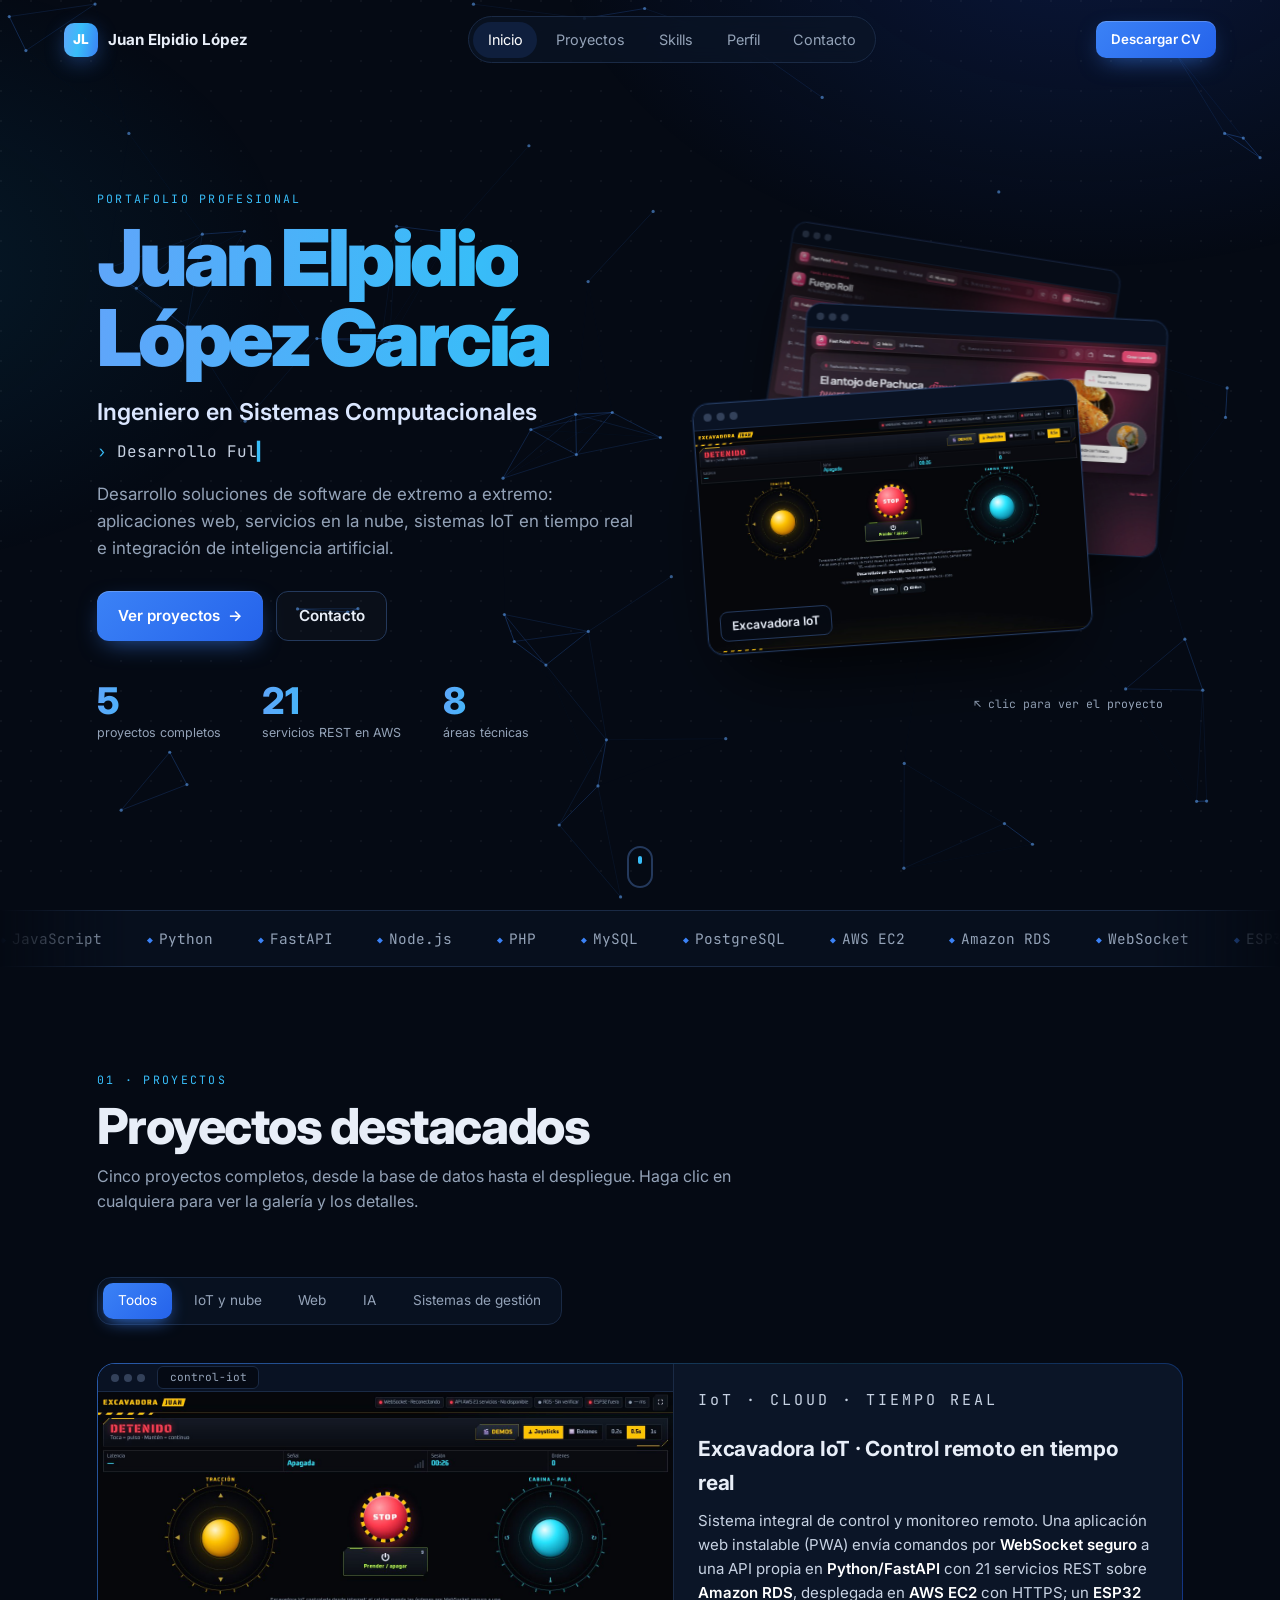
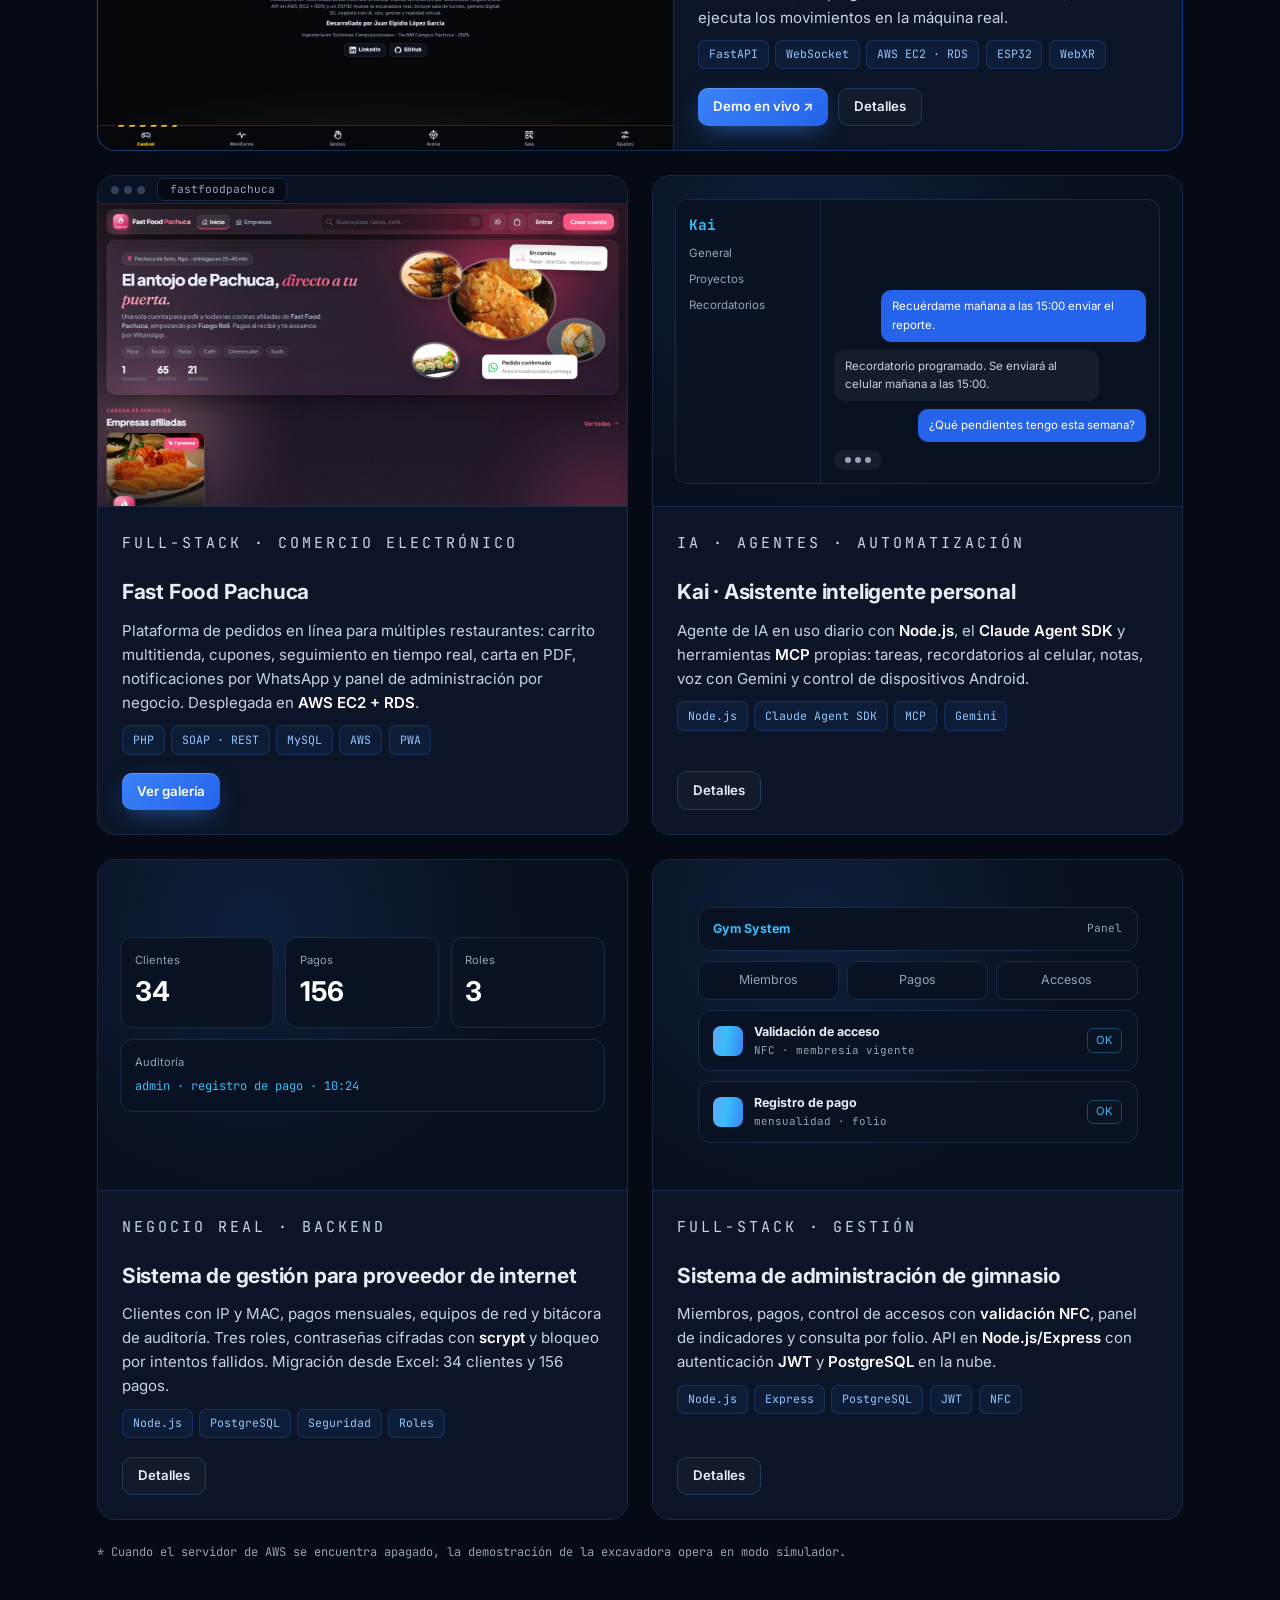
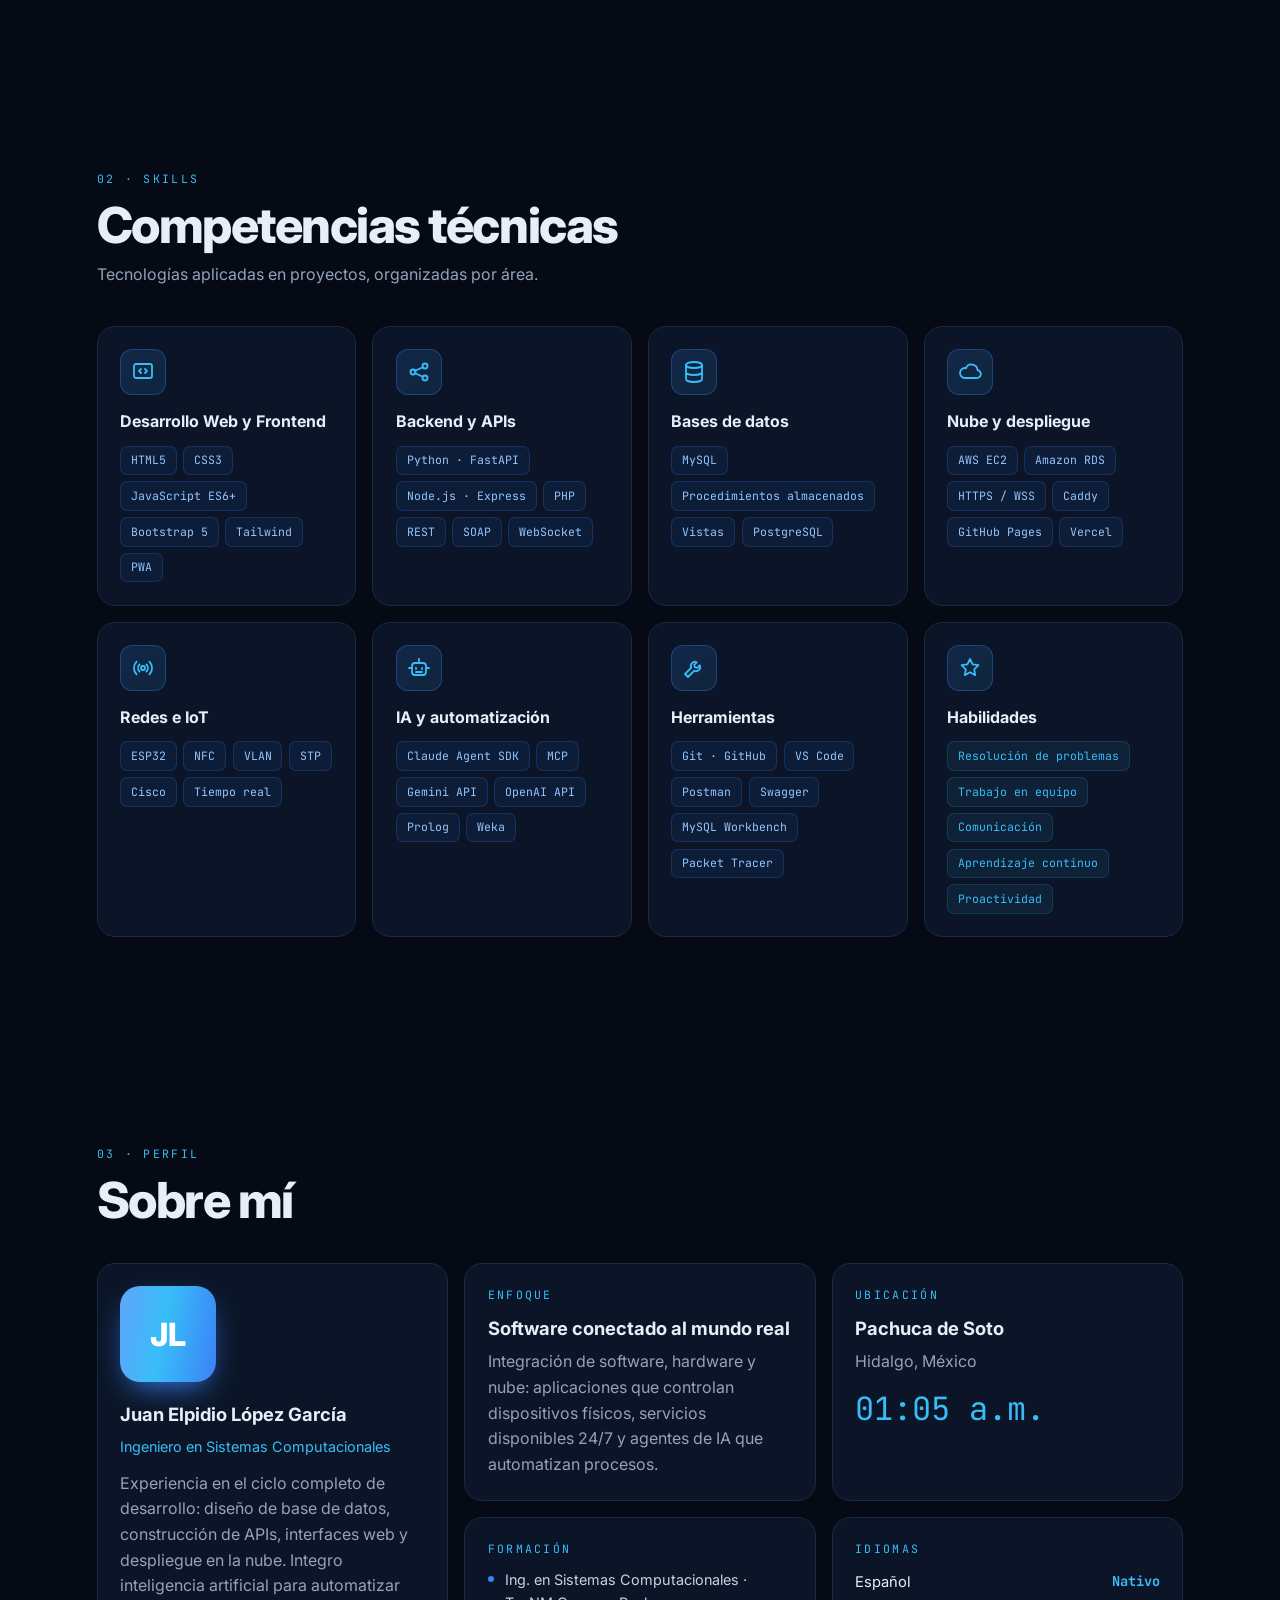
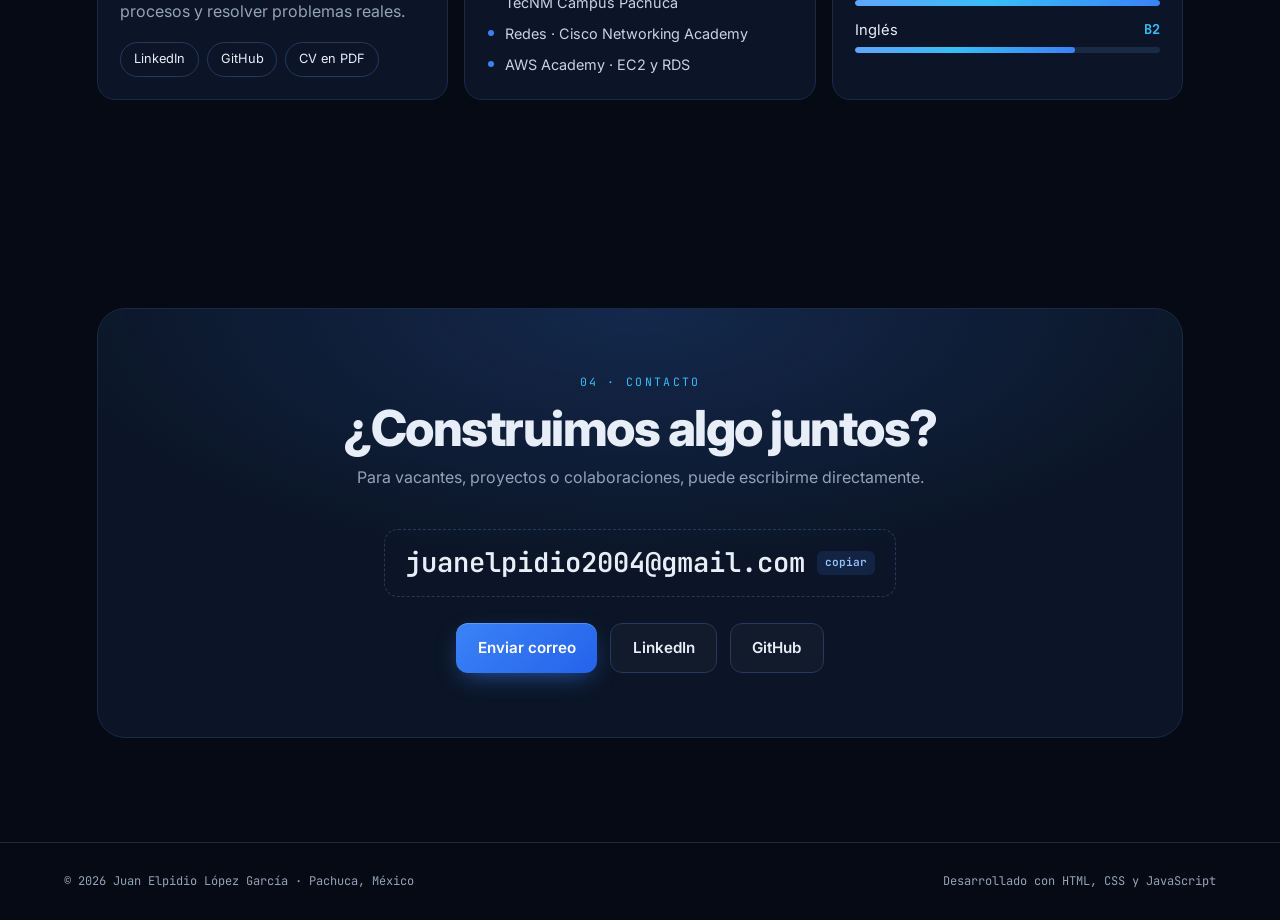
==== commit 20ac8f5c: "v6: red interactiva, abanico de proyectos, filtros, fichas con galería, Fast Food en modo oscuro e i" ====
--- a/index.html
+++ b/index.html
@@ -4,10 +4,10 @@
 <meta charset="utf-8">
 <meta name="viewport" content="width=device-width, initial-scale=1">
 <title>Juan Elpidio López García | Ingeniero en Sistemas Computacionales</title>
-<meta name="description" content="Ingeniero en Sistemas Computacionales. Desarrollo web full-stack, IoT en tiempo real, nube en AWS e IA aplicada.">
+<meta name="description" content="Ingeniero en Sistemas Computacionales. Desarrollo full-stack, IoT en tiempo real, nube en AWS e inteligencia artificial aplicada.">
 <meta property="og:title" content="Juan Elpidio López García | Portafolio">
-<meta property="og:description" content="Full-Stack · IoT · AWS · IA aplicada. Proyectos desplegados y funcionando.">
-<meta property="og:image" content="assets/img/excavadora.png">
+<meta property="og:description" content="Ingeniero en Sistemas Computacionales · Full-Stack · IoT · AWS · IA aplicada">
+<meta property="og:image" content="assets/img/gal/exc-1.jpg">
 <meta name="theme-color" content="#050a14">
 <link rel="icon" href="assets/favicon.svg" type="image/svg+xml">
 <link rel="preconnect" href="https://fonts.googleapis.com">
@@ -17,211 +17,133 @@
 </head>
 <body>
 
-
+<div id="progreso" aria-hidden="true"></div>
+<canvas id="red" aria-hidden="true"></canvas>
 
 <a class="skip" href="#main">Saltar al contenido</a>
 
 <header class="nav">
-  <a href="#inicio" class="logo mono">&lt;Juan<span>/&gt;</span></a>
+  <a href="#inicio" class="logo"><span class="logo-mark">JL</span><span class="logo-txt">Juan Elpidio López</span></a>
   <nav>
     <a href="#inicio">Inicio</a>
-    <a href="#sobre">Sobre mí</a>
+    <a href="#proyectos">Proyectos</a>
     <a href="#skills">Skills</a>
-    <a href="#proyectos">Proyectos</a>
+    <a href="#sobre">Perfil</a>
     <a href="#contacto">Contacto</a>
   </nav>
-  <a href="cv.pdf" class="btn-ghost mono small" download>CV ↓</a>
+  <a href="cv.pdf" class="btn small" download>Descargar CV</a>
 </header>
 
 <main id="main">
 
-<!-- HERO -->
+<!-- ================= HERO ================= -->
 <section id="inicio" class="hero">
-  <div class="hero-text reveal">
-    <p class="eyebrow mono">PORTAFOLIO PROFESIONAL</p>
-    <h1><span class="grad anim">Juan Elpidio</span><br><span class="grad anim">López García</span></h1>
-    <h2>Ingeniero en Sistemas Computacionales</h2>
-    <p class="typed mono">&gt; <span id="typed">Desarrollador Full-Stack</span><span class="cursor">▍</span></p>
-    <p class="lead">Desarrollo soluciones de software de extremo a extremo: aplicaciones web, servicios en la nube, sistemas IoT en tiempo real e integración de inteligencia artificial.</p>
-    <p class="status mono"><span class="dot"></span> Disponible para nuevas oportunidades</p>
-    <div class="cta">
-      <a href="#proyectos" class="btn">Ver proyectos</a>
+  <div class="hero-text">
+    <p class="eyebrow mono reveal">PORTAFOLIO PROFESIONAL</p>
+    <h1 class="reveal"><span class="grad">Juan Elpidio</span><br><span class="grad">López García</span></h1>
+    <h2 class="reveal">Ingeniero en Sistemas Computacionales</h2>
+    <p class="typed mono reveal"><span class="acc">›</span> <span id="typed">Desarrollo Full-Stack</span><span class="cursor">▍</span></p>
+    <p class="lead reveal">Desarrollo soluciones de software de extremo a extremo: aplicaciones web, servicios en la nube, sistemas IoT en tiempo real e integración de inteligencia artificial.</p>
+    <div class="cta reveal">
+      <a href="#proyectos" class="btn">Ver proyectos <span aria-hidden="true">→</span></a>
       <a href="#contacto" class="btn-ghost">Contacto</a>
     </div>
-    <div class="stats">
+    <div class="stats reveal">
       <div><b data-n="5">0</b><span>proyectos completos</span></div>
       <div><b data-n="21">0</b><span>servicios REST en AWS</span></div>
       <div><b data-n="8">0</b><span>áreas técnicas</span></div>
     </div>
   </div>
-  <div class="hero-card reveal">
-    <div class="term glow">
-      <div class="term-bar"><i></i><i></i><i></i><span class="mono">juan@pachuca: ~</span></div>
-<pre class="mono"><span class="c">$</span> whoami
-Juan Elpidio López García
-<span class="c">$</span> cat perfil.json
-{
-  <span class="k">"titulo"</span>: <span class="s">"Ing. en Sistemas Computacionales"</span>,
-  <span class="k">"ubicacion"</span>: <span class="s">"Pachuca, Hgo., MX"</span>,
-  <span class="k">"stack"</span>: [<span class="s">"web"</span>, <span class="s">"iot"</span>, <span class="s">"aws"</span>, <span class="s">"ia"</span>],
-  <span class="k">"disponible"</span>: <span class="b">true</span>
-}
-<span class="c">$</span> <span class="cursor">▍</span></pre>
-    </div>
-  </div>
+
+  <!-- Abanico de proyectos -->
+  <div class="hero-deck reveal" aria-label="Vista previa de proyectos">
+    <button class="deck-card c3" data-abrir="ffp" data-foto="4" aria-label="Ver panel de Fast Food Pachuca">
+      <span class="deck-bar"><i></i><i></i><i></i></span><img src="assets/img/gal/ffp-5.jpg" alt=""><span class="deck-tag">Panel de negocio</span>
+    </button>
+    <button class="deck-card c2" data-abrir="ffp" aria-label="Ver Fast Food Pachuca">
+      <span class="deck-bar"><i></i><i></i><i></i></span><img src="assets/img/gal/ffp-1.jpg" alt=""><span class="deck-tag">Fast Food Pachuca</span>
+    </button>
+    <button class="deck-card c1" data-abrir="exc" aria-label="Ver Excavadora IoT">
+      <span class="deck-bar"><i></i><i></i><i></i></span><img src="assets/img/gal/exc-1.jpg" alt=""><span class="deck-tag">Excavadora IoT</span>
+    </button>
+    <span class="deck-hint mono">clic para ver el proyecto</span>
+  </div>
+  <a href="#proyectos" class="scroll-down" aria-label="Bajar a proyectos"><span></span></a>
 </section>
 
 <!-- Cinta de tecnologías -->
 <div class="marquee mono" aria-hidden="true"><div class="track">
-  <span>JavaScript</span><span>Python</span><span>FastAPI</span><span>Node.js</span><span>PHP</span><span>MySQL</span><span>PostgreSQL</span><span>AWS EC2</span><span>Amazon RDS</span><span>WebSocket</span><span>ESP32</span><span>Three.js</span><span>WebXR</span><span>Claude Agent SDK</span><span>MCP</span><span>Gemini</span><span>Git</span><span>Bootstrap</span><span>Tailwind</span>
-  <span>JavaScript</span><span>Python</span><span>FastAPI</span><span>Node.js</span><span>PHP</span><span>MySQL</span><span>PostgreSQL</span><span>AWS EC2</span><span>Amazon RDS</span><span>WebSocket</span><span>ESP32</span><span>Three.js</span><span>WebXR</span><span>Claude Agent SDK</span><span>MCP</span><span>Gemini</span><span>Git</span><span>Bootstrap</span><span>Tailwind</span>
+  <span>JavaScript</span><span>Python</span><span>FastAPI</span><span>Node.js</span><span>PHP</span><span>MySQL</span><span>PostgreSQL</span><span>AWS EC2</span><span>Amazon RDS</span><span>WebSocket</span><span>ESP32</span><span>Three.js</span><span>WebXR</span><span>Claude Agent SDK</span><span>MCP</span><span>JWT</span><span>Git</span><span>Bootstrap</span>
+  <span>JavaScript</span><span>Python</span><span>FastAPI</span><span>Node.js</span><span>PHP</span><span>MySQL</span><span>PostgreSQL</span><span>AWS EC2</span><span>Amazon RDS</span><span>WebSocket</span><span>ESP32</span><span>Three.js</span><span>WebXR</span><span>Claude Agent SDK</span><span>MCP</span><span>JWT</span><span>Git</span><span>Bootstrap</span>
 </div></div>
 
-<!-- SOBRE MÍ -->
-<section id="sobre">
-  <h2 class="sec reveal">Sobre mí</h2>
-  <p class="sub reveal">Perfil profesional, enfoque y forma de trabajo.</p>
-  <div class="bento">
-    <article class="card spot perfil reveal">
-      <div class="avatar mono" aria-label="Foto de perfil">JL</div>
-      <p class="eyebrow mono">PERFIL</p>
-      <h3>Juan Elpidio López García</h3>
-      <p class="muted">Ingeniero en Sistemas Computacionales con experiencia en el ciclo completo de desarrollo: diseño de base de datos, construcción de APIs, interfaces web y despliegue en la nube. Integro inteligencia artificial para automatizar procesos y resolver problemas reales.</p>
-      <div class="links">
-        <a class="chip" href="https://www.linkedin.com/in/juan-elpidio-l%C3%B3pez-garc%C3%ADa-96310934a" target="_blank" rel="noopener">LinkedIn</a>
-        <a class="chip" href="https://github.com/juanel2804" target="_blank" rel="noopener">GitHub</a>
-        <a class="chip" href="cv.pdf" download>Descargar CV</a>
-      </div>
-    </article>
-    <article class="card spot reveal">
-      <p class="eyebrow mono">ENFOQUE</p>
-      <h3>Software conectado al mundo real</h3>
-      <p class="muted">Integración de software, hardware y nube: aplicaciones que controlan dispositivos físicos, servicios disponibles 24/7 y agentes de IA que automatizan procesos.</p>
-    </article>
-    <article class="card spot reveal">
-      <p class="eyebrow mono">UBICACIÓN</p>
-      <h3>Pachuca de Soto</h3>
-      <p class="muted">Hidalgo, México</p>
-      <p class="clock mono" id="clock">--:--</p>
-    </article>
-    <article class="card spot reveal">
-      <p class="eyebrow mono">FORMA DE TRABAJO</p>
-      <ul class="mini">
-        <li>Entregables funcionales y verificables</li>
-        <li>Documentación y pruebas automatizadas</li>
-        <li>Adopción rápida de nuevas tecnologías</li>
-      </ul>
-    </article>
-    <article class="card spot reveal">
-      <p class="eyebrow mono">IDIOMAS</p>
-      <p class="muted">Español nativo.</p>
-    </article>
-  </div>
-</section>
-
-<!-- SKILLS -->
-<section id="skills">
-  <h2 class="sec reveal">Skills</h2>
-  <p class="sub reveal">Tecnologías aplicadas en proyectos, organizadas por área.</p>
-  <div class="skills">
-    <article class="skill spot reveal">
-      <div class="ico"><svg viewBox="0 0 24 24"><rect x="3" y="4" width="18" height="14" rx="2"/><path d="m10 9-2 2 2 2m4-4 2 2-2 2"/></svg></div>
-      <h3>Desarrollo Web y Frontend</h3>
-      <ul class="tags mono"><li>HTML5</li><li>CSS3</li><li>JavaScript ES6+</li><li>Bootstrap 5</li><li>Tailwind</li><li>PWA</li></ul>
-    </article>
-    <article class="skill spot reveal">
-      <div class="ico"><svg viewBox="0 0 24 24"><circle cx="6" cy="12" r="2.5"/><circle cx="18" cy="6" r="2.5"/><circle cx="18" cy="18" r="2.5"/><path d="m8.2 10.8 7.6-3.6m-7.6 6 7.6 3.6"/></svg></div>
-      <h3>Backend y APIs</h3>
-      <ul class="tags mono"><li>Python · FastAPI</li><li>Node.js · Express</li><li>PHP</li><li>REST</li><li>SOAP</li><li>WebSocket</li></ul>
-    </article>
-    <article class="skill spot reveal">
-      <div class="ico"><svg viewBox="0 0 24 24"><ellipse cx="12" cy="5" rx="8" ry="3"/><path d="M4 5v14c0 1.7 3.6 3 8 3s8-1.3 8-3V5M4 12c0 1.7 3.6 3 8 3s8-1.3 8-3"/></svg></div>
-      <h3>Bases de datos</h3>
-      <ul class="tags mono"><li>MySQL</li><li>Procedimientos almacenados</li><li>Vistas</li><li>PostgreSQL</li></ul>
-    </article>
-    <article class="skill spot reveal">
-      <div class="ico"><svg viewBox="0 0 24 24"><path d="M7 18a5 5 0 1 1 1-9.9A6 6 0 0 1 19.5 10 4 4 0 0 1 18 18z"/></svg></div>
-      <h3>Nube y despliegue</h3>
-      <ul class="tags mono"><li>AWS EC2</li><li>Amazon RDS</li><li>HTTPS / WSS</li><li>Caddy</li><li>GitHub Pages</li><li>Vercel</li></ul>
-    </article>
-    <article class="skill spot reveal">
-      <div class="ico"><svg viewBox="0 0 24 24"><circle cx="12" cy="12" r="2"/><path d="M8.5 8.5a5 5 0 0 0 0 7m7 0a5 5 0 0 0 0-7M5.6 5.6a9 9 0 0 0 0 12.8m12.8 0a9 9 0 0 0 0-12.8"/></svg></div>
-      <h3>Redes e IoT</h3>
-      <ul class="tags mono"><li>ESP32</li><li>VLAN</li><li>STP</li><li>Cisco</li><li>Tiempo real</li></ul>
-    </article>
-    <article class="skill spot reveal">
-      <div class="ico"><svg viewBox="0 0 24 24"><rect x="5" y="7" width="14" height="12" rx="3"/><path d="M12 3v4M9 12v1m6-1v1M9 16h6M2 12h3m14 0h3"/></svg></div>
-      <h3>IA y automatización</h3>
-      <ul class="tags mono"><li>Claude Agent SDK</li><li>MCP</li><li>Gemini API</li><li>OpenAI API</li><li>Prolog</li><li>Weka</li></ul>
-    </article>
-    <article class="skill spot reveal">
-      <div class="ico"><svg viewBox="0 0 24 24"><path d="M14.7 6.3a4 4 0 0 0-5.4 5.4L3 18l3 3 6.3-6.3a4 4 0 0 0 5.4-5.4l-2.5 2.5-2.4-.6-.6-2.4z"/></svg></div>
-      <h3>Herramientas</h3>
-      <ul class="tags mono"><li>Git · GitHub</li><li>VS Code</li><li>Postman</li><li>Swagger</li><li>MySQL Workbench</li><li>Packet Tracer</li></ul>
-    </article>
-    <article class="skill spot reveal">
-      <div class="ico"><svg viewBox="0 0 24 24"><path d="M12 3l2.6 5.3 5.9.9-4.3 4.1 1 5.8L12 16.3 6.8 19.1l1-5.8L3.5 9.2l5.9-.9z"/></svg></div>
-      <h3>Habilidades</h3>
-      <ul class="tags mono soft"><li>Resolución de problemas</li><li>Aprendizaje continuo</li><li>Trabajo en equipo</li><li>Comunicación</li><li>Proactividad</li></ul>
-    </article>
-  </div>
-</section>
-
-<!-- PROYECTOS -->
+<!-- ================= PROYECTOS ================= -->
 <section id="proyectos">
-  <h2 class="sec reveal">Proyectos</h2>
-  <p class="sub reveal">Cinco proyectos completos, desde la base de datos hasta el despliegue.</p>
+  <div class="sec-head">
+    <div>
+      <p class="eyebrow mono reveal">01 · PROYECTOS</p>
+      <h2 class="sec reveal">Proyectos destacados</h2>
+      <p class="sub reveal">Cinco proyectos completos, desde la base de datos hasta el despliegue. Haga clic en cualquiera para ver la galería y los detalles.</p>
+    </div>
+    <div class="filtros reveal" role="tablist" aria-label="Filtrar proyectos">
+      <button class="on" data-f="todos">Todos</button>
+      <button data-f="iot">IoT y nube</button>
+      <button data-f="web">Web</button>
+      <button data-f="ia">IA</button>
+      <button data-f="sis">Sistemas de gestión</button>
+    </div>
+  </div>
+
   <div class="projects">
 
-    <article class="proj feat reveal">
-      <a class="shot" href="https://juanel2804.github.io/control-iot/" target="_blank" rel="noopener"><img src="assets/img/excavadora.png" alt="App de control de la Excavadora IoT con joysticks" loading="lazy"></a>
+    <article class="proj feat reveal" data-cat="iot web" data-abrir="exc" tabindex="0">
+      <div class="shot"><div class="browser"><span><i></i><i></i><i></i></span><em>control-iot</em></div><img src="assets/img/gal/exc-1.jpg" alt="App de control de la excavadora IoT" loading="lazy"><span class="ver">Ver galería · 6 vistas</span></div>
       <div class="body">
         <p class="eyebrow mono">IoT · CLOUD · TIEMPO REAL</p>
         <h3>Excavadora IoT · Control remoto en tiempo real</h3>
-        <p>Sistema integral de control y monitoreo remoto. Una aplicación web instalable (PWA) envía comandos por <b>WebSocket seguro</b> a una API propia en <b>Python/FastAPI</b> con 21 servicios REST sobre <b>Amazon RDS</b>, desplegada en <b>AWS EC2</b> con HTTPS; un <b>ESP32</b> ejecuta los movimientos en la máquina real. Incluye monitoreo en tiempo real, gemelo digital 3D, control por voz con IA, gestos y realidad virtual (WebXR).</p>
-        <ul class="tags mono"><li>JavaScript</li><li>WebSocket</li><li>FastAPI</li><li>AWS EC2 + RDS</li><li>ESP32</li><li>WebXR</li></ul>
+        <p>Sistema integral de control y monitoreo remoto. Una aplicación web instalable (PWA) envía comandos por <b>WebSocket seguro</b> a una API propia en <b>Python/FastAPI</b> con 21 servicios REST sobre <b>Amazon RDS</b>, desplegada en <b>AWS EC2</b> con HTTPS; un <b>ESP32</b> ejecuta los movimientos en la máquina real.</p>
+        <ul class="tags mono"><li>FastAPI</li><li>WebSocket</li><li>AWS EC2 · RDS</li><li>ESP32</li><li>WebXR</li></ul>
         <div class="actions">
-          <a class="btn small" href="https://juanel2804.github.io/control-iot/" target="_blank" rel="noopener">Demo</a>
-          <a class="btn-ghost small" href="https://github.com/juanel2804/control-iot" target="_blank" rel="noopener">Código app</a>
-          <a class="btn-ghost small" href="https://github.com/juanel2804/vehiculo-iot-api" target="_blank" rel="noopener">Código API</a>
+          <a class="btn small" href="https://juanel2804.github.io/control-iot/" target="_blank" rel="noopener">Demo en vivo ↗</a>
+          <button class="btn-ghost small" data-abrir="exc">Detalles</button>
         </div>
       </div>
     </article>
 
-    <article class="proj reveal">
-      <div class="shot"><img src="assets/img/fastfood.png" alt="Página de inicio de Fast Food Pachuca" loading="lazy"></div>
+    <article class="proj reveal" data-cat="web" data-abrir="ffp" tabindex="0">
+      <div class="shot"><div class="browser"><span><i></i><i></i><i></i></span><em>fastfoodpachuca</em></div><img src="assets/img/gal/ffp-1.jpg" alt="Inicio de Fast Food Pachuca en modo oscuro" loading="lazy"><span class="ver">Ver galería · 6 vistas</span></div>
       <div class="body">
         <p class="eyebrow mono">FULL-STACK · COMERCIO ELECTRÓNICO</p>
         <h3>Fast Food Pachuca</h3>
-        <p>Plataforma de pedidos en línea para múltiples restaurantes. Integra carrito multitienda, cupones, propinas, seguimiento del pedido en tiempo real, carta en PDF, notificaciones por WhatsApp y un panel de administración por negocio. Servicios <b>SOAP y REST</b> sobre <b>MySQL</b>, desplegada en <b>AWS EC2 + RDS</b>. Desarrollo en equipo.</p>
-        <ul class="tags mono"><li>PHP</li><li>SOAP</li><li>REST</li><li>MySQL</li><li>AWS</li><li>PWA</li></ul>
-        <div class="actions"><span class="note mono">Demostración disponible bajo solicitud</span></div>
-      </div>
-    </article>
-
-    <article class="proj reveal">
-      <div class="shot mock" aria-hidden="true">
+        <p>Plataforma de pedidos en línea para múltiples restaurantes: carrito multitienda, cupones, seguimiento en tiempo real, carta en PDF, notificaciones por WhatsApp y panel de administración por negocio. Desplegada en <b>AWS EC2 + RDS</b>.</p>
+        <ul class="tags mono"><li>PHP</li><li>SOAP · REST</li><li>MySQL</li><li>AWS</li><li>PWA</li></ul>
+        <div class="actions"><button class="btn small" data-abrir="ffp">Ver galería</button></div>
+      </div>
+    </article>
+
+    <article class="proj reveal" data-cat="ia" data-abrir="kai" tabindex="0">
+      <div class="shot mock">
         <div class="mock-chat">
           <div class="m-side"><b class="mono">Kai</b><span>General</span><span>Proyectos</span><span>Recordatorios</span></div>
           <div class="m-main">
             <p class="m-u">Recuérdame mañana a las 15:00 enviar el reporte.</p>
             <p class="m-a">Recordatorio programado. Se enviará al celular mañana a las 15:00.</p>
             <p class="m-u">¿Qué pendientes tengo esta semana?</p>
-            <p class="m-a">Consultando tareas y calendario…</p>
+            <p class="m-a typing"><i></i><i></i><i></i></p>
           </div>
         </div>
       </div>
       <div class="body">
         <p class="eyebrow mono">IA · AGENTES · AUTOMATIZACIÓN</p>
         <h3>Kai · Asistente inteligente personal</h3>
-        <p>Agente de inteligencia artificial en uso diario. Servidor en <b>Node.js, Express y WebSocket</b> con el <b>Claude Agent SDK</b> y herramientas <b>MCP</b> de desarrollo propio: gestión de tareas, recordatorios al celular, notas en Obsidian, voz con Gemini y control de dispositivos Android. Acceso remoto seguro mediante Tailscale.</p>
-        <ul class="tags mono"><li>Node.js</li><li>Claude Agent SDK</li><li>MCP</li><li>Gemini</li><li>Tailscale</li></ul>
-        <div class="actions"><span class="note mono">Código privado · demostración bajo solicitud</span></div>
-      </div>
-    </article>
-
-    <article class="proj reveal">
-      <div class="shot mock isp" aria-hidden="true">
+        <p>Agente de IA en uso diario con <b>Node.js</b>, el <b>Claude Agent SDK</b> y herramientas <b>MCP</b> propias: tareas, recordatorios al celular, notas, voz con Gemini y control de dispositivos Android.</p>
+        <ul class="tags mono"><li>Node.js</li><li>Claude Agent SDK</li><li>MCP</li><li>Gemini</li></ul>
+        <div class="actions"><button class="btn-ghost small" data-abrir="kai">Detalles</button></div>
+      </div>
+    </article>
+
+    <article class="proj reveal" data-cat="sis" data-abrir="isp" tabindex="0">
+      <div class="shot mock">
         <div class="isp-grid">
           <div><small>Clientes</small><b>34</b></div>
           <div><small>Pagos</small><b>156</b></div>
@@ -232,14 +154,14 @@
       <div class="body">
         <p class="eyebrow mono">NEGOCIO REAL · BACKEND</p>
         <h3>Sistema de gestión para proveedor de internet</h3>
-        <p>Sistema web para un proveedor de internet local: administración de clientes con IP y MAC, pagos mensuales, equipos de red y bitácora de auditoría. Control de acceso por <b>tres roles</b>, contraseñas cifradas con <b>scrypt</b> y bloqueo por intentos fallidos. Migración de datos desde Excel: 34 clientes y 156 pagos.</p>
-        <ul class="tags mono"><li>Node.js</li><li>PostgreSQL</li><li>Seguridad</li><li>Control de roles</li></ul>
-        <div class="actions"><span class="note mono">Código privado · datos reales</span></div>
-      </div>
-    </article>
-
-    <article class="proj reveal">
-      <div class="shot mock gym" aria-hidden="true">
+        <p>Clientes con IP y MAC, pagos mensuales, equipos de red y bitácora de auditoría. Tres roles, contraseñas cifradas con <b>scrypt</b> y bloqueo por intentos fallidos. Migración desde Excel: 34 clientes y 156 pagos.</p>
+        <ul class="tags mono"><li>Node.js</li><li>PostgreSQL</li><li>Seguridad</li><li>Roles</li></ul>
+        <div class="actions"><button class="btn-ghost small" data-abrir="isp">Detalles</button></div>
+      </div>
+    </article>
+
+    <article class="proj reveal" data-cat="sis web" data-abrir="gym" tabindex="0">
+      <div class="shot mock">
         <div class="gym-ui">
           <div class="g-top"><b>Gym System</b><span class="mono">Panel</span></div>
           <div class="g-row"><span>Miembros</span><span>Pagos</span><span>Accesos</span></div>
@@ -250,9 +172,9 @@
       <div class="body">
         <p class="eyebrow mono">FULL-STACK · GESTIÓN</p>
         <h3>Sistema de administración de gimnasio</h3>
-        <p>Plataforma para gestionar un gimnasio: alta y consulta de miembros, registro de pagos, control de accesos con <b>validación NFC</b>, panel de indicadores, consulta por folio y personalización de la interfaz. API en <b>Node.js y Express</b> con autenticación <b>JWT</b> y base de datos <b>PostgreSQL</b> en la nube. Desarrollo en equipo.</p>
+        <p>Miembros, pagos, control de accesos con <b>validación NFC</b>, panel de indicadores y consulta por folio. API en <b>Node.js/Express</b> con autenticación <b>JWT</b> y <b>PostgreSQL</b> en la nube.</p>
         <ul class="tags mono"><li>Node.js</li><li>Express</li><li>PostgreSQL</li><li>JWT</li><li>NFC</li></ul>
-        <div class="actions"><a class="btn-ghost small" href="https://github.com/juanel2804/SISTGYM" target="_blank" rel="noopener">Código</a></div>
+        <div class="actions"><button class="btn-ghost small" data-abrir="gym">Detalles</button></div>
       </div>
     </article>
 
@@ -260,38 +182,109 @@
   <p class="foot-note muted mono reveal">* Cuando el servidor de AWS se encuentra apagado, la demostración de la excavadora opera en modo simulador.</p>
 </section>
 
-<!-- FORMACIÓN -->
-<section id="formacion">
-  <h2 class="sec reveal">Formación</h2>
-  <div class="timeline">
-    <div class="tl reveal">
-      <p class="eyebrow mono">INGENIERÍA</p>
-      <h3>Ingeniería en Sistemas Computacionales</h3>
-      <p class="muted">Tecnológico Nacional de México · Campus Pachuca</p>
-    </div>
-    <div class="tl reveal">
-      <p class="eyebrow mono">2026</p>
-      <h3>Curso de Redes · Cisco Networking Academy</h3>
-      <p class="muted">VLAN, STP y enrutamiento con equipo Cisco.</p>
-    </div>
-    <div class="tl reveal">
-      <p class="eyebrow mono">2026</p>
-      <h3>AWS Academy</h3>
-      <p class="muted">Despliegue de aplicaciones reales en EC2 y Amazon RDS.</p>
-    </div>
-  </div>
-</section>
-
-<!-- CONTACTO -->
+<!-- ================= SKILLS ================= -->
+<section id="skills">
+  <p class="eyebrow mono reveal">02 · SKILLS</p>
+  <h2 class="sec reveal">Competencias técnicas</h2>
+  <p class="sub reveal">Tecnologías aplicadas en proyectos, organizadas por área.</p>
+  <div class="skills">
+    <article class="skill spot reveal">
+      <div class="ico"><svg viewBox="0 0 24 24"><rect x="3" y="4" width="18" height="14" rx="2"/><path d="m10 9-2 2 2 2m4-4 2 2-2 2"/></svg></div>
+      <h3>Desarrollo Web y Frontend</h3>
+      <ul class="tags mono"><li>HTML5</li><li>CSS3</li><li>JavaScript ES6+</li><li>Bootstrap 5</li><li>Tailwind</li><li>PWA</li></ul>
+    </article>
+    <article class="skill spot reveal">
+      <div class="ico"><svg viewBox="0 0 24 24"><circle cx="6" cy="12" r="2.5"/><circle cx="18" cy="6" r="2.5"/><circle cx="18" cy="18" r="2.5"/><path d="m8.2 10.8 7.6-3.6m-7.6 6 7.6 3.6"/></svg></div>
+      <h3>Backend y APIs</h3>
+      <ul class="tags mono"><li>Python · FastAPI</li><li>Node.js · Express</li><li>PHP</li><li>REST</li><li>SOAP</li><li>WebSocket</li></ul>
+    </article>
+    <article class="skill spot reveal">
+      <div class="ico"><svg viewBox="0 0 24 24"><ellipse cx="12" cy="5" rx="8" ry="3"/><path d="M4 5v14c0 1.7 3.6 3 8 3s8-1.3 8-3V5M4 12c0 1.7 3.6 3 8 3s8-1.3 8-3"/></svg></div>
+      <h3>Bases de datos</h3>
+      <ul class="tags mono"><li>MySQL</li><li>Procedimientos almacenados</li><li>Vistas</li><li>PostgreSQL</li></ul>
+    </article>
+    <article class="skill spot reveal">
+      <div class="ico"><svg viewBox="0 0 24 24"><path d="M7 18a5 5 0 1 1 1-9.9A6 6 0 0 1 19.5 10 4 4 0 0 1 18 18z"/></svg></div>
+      <h3>Nube y despliegue</h3>
+      <ul class="tags mono"><li>AWS EC2</li><li>Amazon RDS</li><li>HTTPS / WSS</li><li>Caddy</li><li>GitHub Pages</li><li>Vercel</li></ul>
+    </article>
+    <article class="skill spot reveal">
+      <div class="ico"><svg viewBox="0 0 24 24"><circle cx="12" cy="12" r="2"/><path d="M8.5 8.5a5 5 0 0 0 0 7m7 0a5 5 0 0 0 0-7M5.6 5.6a9 9 0 0 0 0 12.8m12.8 0a9 9 0 0 0 0-12.8"/></svg></div>
+      <h3>Redes e IoT</h3>
+      <ul class="tags mono"><li>ESP32</li><li>NFC</li><li>VLAN</li><li>STP</li><li>Cisco</li><li>Tiempo real</li></ul>
+    </article>
+    <article class="skill spot reveal">
+      <div class="ico"><svg viewBox="0 0 24 24"><rect x="5" y="7" width="14" height="12" rx="3"/><path d="M12 3v4M9 12v1m6-1v1M9 16h6M2 12h3m14 0h3"/></svg></div>
+      <h3>IA y automatización</h3>
+      <ul class="tags mono"><li>Claude Agent SDK</li><li>MCP</li><li>Gemini API</li><li>OpenAI API</li><li>Prolog</li><li>Weka</li></ul>
+    </article>
+    <article class="skill spot reveal">
+      <div class="ico"><svg viewBox="0 0 24 24"><path d="M14.7 6.3a4 4 0 0 0-5.4 5.4L3 18l3 3 6.3-6.3a4 4 0 0 0 5.4-5.4l-2.5 2.5-2.4-.6-.6-2.4z"/></svg></div>
+      <h3>Herramientas</h3>
+      <ul class="tags mono"><li>Git · GitHub</li><li>VS Code</li><li>Postman</li><li>Swagger</li><li>MySQL Workbench</li><li>Packet Tracer</li></ul>
+    </article>
+    <article class="skill spot reveal">
+      <div class="ico"><svg viewBox="0 0 24 24"><path d="M12 3l2.6 5.3 5.9.9-4.3 4.1 1 5.8L12 16.3 6.8 19.1l1-5.8L3.5 9.2l5.9-.9z"/></svg></div>
+      <h3>Habilidades</h3>
+      <ul class="tags mono soft"><li>Resolución de problemas</li><li>Trabajo en equipo</li><li>Comunicación</li><li>Aprendizaje continuo</li><li>Proactividad</li></ul>
+    </article>
+  </div>
+</section>
+
+<!-- ================= PERFIL ================= -->
+<section id="sobre">
+  <p class="eyebrow mono reveal">03 · PERFIL</p>
+  <h2 class="sec reveal">Sobre mí</h2>
+  <div class="bento">
+    <article class="card spot perfil reveal">
+      <div class="avatar" aria-label="Foto de perfil">JL</div>
+      <h3>Juan Elpidio López García</h3>
+      <p class="rol">Ingeniero en Sistemas Computacionales</p>
+      <p class="muted">Experiencia en el ciclo completo de desarrollo: diseño de base de datos, construcción de APIs, interfaces web y despliegue en la nube. Integro inteligencia artificial para automatizar procesos y resolver problemas reales.</p>
+      <div class="links">
+        <a class="chip" href="https://www.linkedin.com/in/juan-elpidio-l%C3%B3pez-garc%C3%ADa-96310934a" target="_blank" rel="noopener">LinkedIn</a>
+        <a class="chip" href="https://github.com/juanel2804" target="_blank" rel="noopener">GitHub</a>
+        <a class="chip" href="cv.pdf" download>CV en PDF</a>
+      </div>
+    </article>
+    <article class="card spot reveal">
+      <p class="eyebrow mono">ENFOQUE</p>
+      <h3>Software conectado al mundo real</h3>
+      <p class="muted">Integración de software, hardware y nube: aplicaciones que controlan dispositivos físicos, servicios disponibles 24/7 y agentes de IA que automatizan procesos.</p>
+    </article>
+    <article class="card spot reveal">
+      <p class="eyebrow mono">UBICACIÓN</p>
+      <h3>Pachuca de Soto</h3>
+      <p class="muted">Hidalgo, México</p>
+      <p class="clock mono" id="clock">--:--</p>
+    </article>
+    <article class="card spot reveal">
+      <p class="eyebrow mono">FORMACIÓN</p>
+      <ul class="mini">
+        <li>Ing. en Sistemas Computacionales · TecNM Campus Pachuca</li>
+        <li>Redes · Cisco Networking Academy</li>
+        <li>AWS Academy · EC2 y RDS</li>
+      </ul>
+    </article>
+    <article class="card spot reveal">
+      <p class="eyebrow mono">IDIOMAS</p>
+      <div class="lang"><span>Español</span><b>Nativo</b><i style="--v:100%"></i></div>
+      <div class="lang"><span>Inglés</span><b>B2</b><i style="--v:72%"></i></div>
+    </article>
+  </div>
+</section>
+
+<!-- ================= CONTACTO ================= -->
 <section id="contacto" class="contact reveal">
   <div class="contact-box spot">
-    <h2 class="sec">Contacto</h2>
+    <p class="eyebrow mono">04 · CONTACTO</p>
+    <h2 class="sec">¿Construimos algo juntos?</h2>
     <p class="sub">Para vacantes, proyectos o colaboraciones, puede escribirme directamente.</p>
-    <a class="mail mono grad" href="mailto:juanelpidio2004@gmail.com">juanelpidio2004@gmail.com</a>
+    <button class="mail mono" id="copiar" data-mail="juanelpidio2004@gmail.com" title="Copiar correo">juanelpidio2004@gmail.com <span class="copy">copiar</span></button>
     <div class="cta center">
-      <a class="btn" href="https://www.linkedin.com/in/juan-elpidio-l%C3%B3pez-garc%C3%ADa-96310934a" target="_blank" rel="noopener">LinkedIn</a>
+      <a class="btn" href="mailto:juanelpidio2004@gmail.com">Enviar correo</a>
+      <a class="btn-ghost" href="https://www.linkedin.com/in/juan-elpidio-l%C3%B3pez-garc%C3%ADa-96310934a" target="_blank" rel="noopener">LinkedIn</a>
       <a class="btn-ghost" href="https://github.com/juanel2804" target="_blank" rel="noopener">GitHub</a>
-      <a class="btn-ghost" href="cv.pdf" download>Descargar CV</a>
     </div>
   </div>
 </section>
@@ -303,6 +296,23 @@
   <span>Desarrollado con HTML, CSS y JavaScript</span>
 </footer>
 
+<!-- Ficha del proyecto (modal) -->
+<dialog id="ficha" aria-labelledby="f-titulo">
+  <button class="f-cerrar" aria-label="Cerrar">✕</button>
+  <div class="f-galeria">
+    <div class="f-visor"><button class="f-prev" aria-label="Anterior">‹</button><img id="f-img" alt=""><button class="f-next" aria-label="Siguiente">›</button><span id="f-cap" class="mono"></span></div>
+    <div class="f-thumbs" id="f-thumbs"></div>
+  </div>
+  <div class="f-info">
+    <p class="eyebrow mono" id="f-cat"></p>
+    <h3 id="f-titulo"></h3>
+    <p id="f-desc"></p>
+    <ul id="f-puntos" class="f-puntos"></ul>
+    <ul id="f-tags" class="tags mono"></ul>
+    <div id="f-links" class="actions"></div>
+  </div>
+</dialog>
+
 <script src="app.js"></script>
 </body>
 </html>
--- a/styles.css
+++ b/styles.css
@@ -1,204 +1,247 @@
 :root{
-  --bg:#050a14; --bg2:#091222; --card:#0b1424; --line:#1a2a45;
-  --tx:#e8eef8; --mu:#94a3b8; --c1:#3b82f6; --c2:#38bdf8;
-  --grad:linear-gradient(90deg,var(--c1),var(--c2));
-  --r:16px; --mono:"JetBrains Mono",ui-monospace,monospace;
+  --bg:#050a14; --bg2:#081120; --card:#0b1527; --line:#1a2a45; --line2:#24395c;
+  --tx:#e8eef8; --mu:#94a3b8; --tx2:#c7d2e3;
+  --c1:#3b82f6; --c2:#38bdf8; --c3:#1d4ed8;
+  --grad:linear-gradient(100deg,#60a5fa,#38bdf8 45%,#3b82f6);
+  --r:18px; --mono:"JetBrains Mono",ui-monospace,monospace;
 }
 *{box-sizing:border-box;margin:0;padding:0}
-html{scroll-behavior:smooth;scroll-padding-top:80px}
-body{font-family:Inter,system-ui,sans-serif;background:var(--bg);color:var(--tx);line-height:1.6;
-  background-image:radial-gradient(circle at 1px 1px,#ffffff0d 1px,transparent 0);background-size:28px 28px}
-body::before{content:"";position:fixed;inset:0;pointer-events:none;z-index:-1;
-  background:radial-gradient(600px 400px at 85% 10%,#3b82f614,transparent 70%),radial-gradient(500px 400px at 10% 80%,#38bdf810,transparent 70%)}
+html{scroll-behavior:smooth;scroll-padding-top:84px}
+body{font-family:Inter,system-ui,sans-serif;background:var(--bg);color:var(--tx);line-height:1.6;-webkit-font-smoothing:antialiased;overflow-x:hidden}
+body::before{content:"";position:fixed;inset:0;z-index:-3;pointer-events:none;
+  background:radial-gradient(900px 600px at 85% -10%,#1d4ed833,transparent 60%),radial-gradient(700px 500px at -10% 30%,#0ea5e91a,transparent 60%),
+  radial-gradient(circle at 1px 1px,#ffffff0b 1px,transparent 0) 0 0/30px 30px}
 a{color:inherit;text-decoration:none}
 img{max-width:100%;display:block}
+button{font:inherit;color:inherit;background:none;border:0;cursor:pointer}
 .mono{font-family:var(--mono)}
 .muted{color:var(--mu)}
-.acc{color:var(--c1)}
+.acc{color:var(--c2)}
 .grad{background:var(--grad);-webkit-background-clip:text;background-clip:text;color:transparent}
-.skip{position:absolute;left:-999px}.skip:focus{left:1rem;top:1rem;z-index:99;background:var(--c1);color:#000;padding:.4rem .8rem;border-radius:8px}
-
-/* boot */
-#boot{position:fixed;inset:0;background:var(--bg);z-index:100;display:grid;place-items:center;transition:opacity .5s}
-#boot.off{opacity:0;pointer-events:none}
-.boot-box{width:min(520px,90vw)}
-#boot-text{font-family:var(--mono);color:var(--c1);font-size:.95rem;min-height:7em;white-space:pre-wrap}
-
-/* nav */
-.nav{position:sticky;top:0;z-index:50;display:flex;align-items:center;justify-content:space-between;gap:1rem;
-  padding:.9rem clamp(1rem,5vw,4rem);background:#050a14cc;backdrop-filter:blur(12px);border-bottom:1px solid var(--line)}
-.logo{font-weight:600;color:var(--c1)}.logo span{color:var(--c2)}
-.nav nav{display:flex;gap:1.6rem;font-size:.92rem;color:var(--mu)}
-.nav nav a:hover,.nav nav a.on{color:var(--c1)}
-.nav nav a.on{text-decoration:underline;text-underline-offset:6px}
-
-/* botones */
-.btn,.btn-ghost{display:inline-flex;align-items:center;justify-content:center;padding:.7rem 1.3rem;border-radius:10px;font-weight:600;font-size:.95rem;transition:.2s;cursor:pointer;font-family:inherit}
-.btn{background:var(--c1);color:#ffffff;box-shadow:0 0 0 0 #3b82f655}
-.btn:hover{box-shadow:0 0 24px #3b82f666;transform:translateY(-2px)}
-.btn-ghost{border:1px solid var(--line);background:#ffffff05;color:var(--tx)}
-.btn-ghost:hover{border-color:var(--c1);color:var(--c1)}
-.small{padding:.45rem .9rem;font-size:.82rem}
-
-/* secciones */
-main>section{padding:6rem clamp(1rem,6vw,5rem);max-width:1200px;margin:0 auto}
-.sec{font-size:clamp(2rem,4vw,2.8rem);font-weight:800;letter-spacing:-.02em}
-.sub{color:var(--mu);margin:.4rem 0 2.2rem}
-.eyebrow{font-size:.72rem;letter-spacing:.18em;color:var(--c1);margin-bottom:.4rem}
-
-/* hero */
-.hero{min-height:calc(100vh - 64px);display:grid;grid-template-columns:1.1fr .9fr;gap:3rem;align-items:center}
-.hero h1{font-size:clamp(2.6rem,6vw,4.4rem);line-height:1.05;font-weight:800;letter-spacing:-.03em}
-.hero h2{font-size:1.25rem;margin:.8rem 0 .6rem;font-weight:600}
-.lead{color:var(--mu);max-width:34rem;font-size:1.05rem}
-.status{margin:1.2rem 0;font-size:.85rem;color:var(--c2);display:flex;align-items:center;gap:.5rem}
-.dot{width:9px;height:9px;border-radius:50%;background:var(--c2);box-shadow:0 0 0 0 #38bdf8aa;animation:pulse 2s infinite}
-@keyframes pulse{70%{box-shadow:0 0 0 10px #38bdf800}100%{box-shadow:0 0 0 0 #38bdf800}}
-.cta{display:flex;gap:.8rem;flex-wrap:wrap}.cta.center{justify-content:center;margin-top:1.5rem}
-.term{background:#07101e;border:1px solid #3b82f655;border-radius:var(--r);box-shadow:0 0 40px #3b82f622,0 0 0 1px #38bdf822;overflow:hidden}
-.term-bar{display:flex;gap:.4rem;align-items:center;padding:.6rem .9rem;border-bottom:1px solid var(--line);font-size:.75rem;color:var(--mu)}
-.term-bar i{width:11px;height:11px;border-radius:50%;background:#ff5f57}.term-bar i:nth-child(2){background:#febc2e}.term-bar i:nth-child(3){background:#28c840}
-.term-bar span{margin-left:.6rem}
-.term pre{padding:1.2rem 1.3rem;font-size:.86rem;line-height:1.7;overflow-x:auto}
-.c{color:var(--c2)}.k{color:var(--c1)}.s{color:#fbbf24}.b{color:#f472b6}
-.cursor{animation:blink 1s steps(1) infinite;color:var(--c1)}@keyframes blink{50%{opacity:0}}
-
-/* bento */
-.bento{display:grid;grid-template-columns:repeat(3,1fr);gap:1rem}
-.card{background:var(--card);border:1px solid var(--line);border-radius:var(--r);padding:1.4rem;transition:.25s}
-.card:hover{border-color:#3b82f655}
-.card h3{font-size:1.2rem;margin-bottom:.4rem}
-.perfil{grid-row:span 2}
-.stack{grid-column:span 2}
-.avatar{width:88px;height:88px;border-radius:14px;display:grid;place-items:center;font-size:1.8rem;font-weight:600;color:#ffffff;background:var(--grad);margin-bottom:1rem;overflow:hidden}
-.avatar img{width:100%;height:100%;object-fit:cover}
-.links{display:flex;flex-wrap:wrap;gap:.5rem;margin-top:1rem}
-.chip{font-size:.8rem;padding:.35rem .75rem;border:1px solid var(--line);border-radius:999px}
-.chip:hover{border-color:var(--c1);color:var(--c1)}
-.grid-stack{display:grid;grid-template-columns:repeat(3,1fr);gap:.6rem}
-.grid-stack span{font-family:var(--mono);font-size:.78rem;text-align:center;padding:.8rem .4rem;border:1px solid var(--line);border-radius:10px;background:#ffffff04;transition:.2s}
-.grid-stack span:hover{border-color:var(--c1);color:var(--c1);transform:translateY(-2px)}
-.clock{font-size:2rem;color:var(--c1);margin-top:.6rem}
-
-/* proyectos */
-.projects{display:grid;grid-template-columns:repeat(2,1fr);gap:1.4rem}
-.proj{background:var(--card);border:1px solid var(--line);border-radius:var(--r);overflow:hidden;display:flex;flex-direction:column;transition:.3s}
-.proj:hover{border-color:#3b82f666;transform:translateY(-4px);box-shadow:0 12px 40px #00000066,0 0 30px #3b82f614}
-.proj.feat{grid-column:span 2;flex-direction:row}
-.proj.feat .shot{flex:1.2}.proj.feat .body{flex:1}
-.shot{aspect-ratio:16/10;overflow:hidden;background:#07101e;border-bottom:1px solid var(--line);display:block}
-.proj.feat .shot{aspect-ratio:auto;border-bottom:0;border-right:1px solid var(--line)}
-.shot img{width:100%;height:100%;object-fit:cover;object-position:top;transition:transform .6s}
-.proj:hover .shot img{transform:scale(1.04)}
-.body{padding:1.4rem;display:flex;flex-direction:column;gap:.6rem;flex:1}
-.body h3{font-size:1.25rem}
-.body p{color:#c7d2e3;font-size:.94rem}.body p b{color:var(--tx)}
-.tags{display:flex;flex-wrap:wrap;gap:.4rem;list-style:none}
-.tags li{font-size:.72rem;padding:.25rem .6rem;border-radius:6px;background:#3b82f612;color:var(--c1);border:1px solid #3b82f62a}
-.actions{display:flex;gap:.6rem;margin-top:auto;padding-top:.4rem}
-.note{font-size:.75rem;color:var(--mu)}
-.foot-note{font-size:.75rem;margin-top:1.4rem}
-
-/* mocks sin captura (proyectos privados) */
-.mock{display:grid;place-items:center;padding:1.2rem;background:radial-gradient(circle at 30% 20%,#3b82f61a,transparent 60%),#07101e}
-.mock-chat{width:100%;height:100%;display:grid;grid-template-columns:30% 1fr;border:1px solid var(--line);border-radius:12px;overflow:hidden;font-size:.72rem}
-.m-side{background:#091222;padding:.8rem;display:flex;flex-direction:column;gap:.5rem;color:var(--mu)}
-.m-side b{color:var(--c1);font-size:.9rem}
-.m-main{padding:.8rem;display:flex;flex-direction:column;gap:.5rem;justify-content:flex-end}
-.m-u,.m-a{padding:.45rem .7rem;border-radius:10px;max-width:85%}
-.m-u{align-self:flex-end;background:#3b82f622;color:var(--tx)}
-.m-a{background:#ffffff0a;color:#c7d2e3}
-.isp-grid{display:grid;grid-template-columns:repeat(3,1fr);gap:.7rem;width:100%}
-.isp-grid div{border:1px solid var(--line);border-radius:10px;padding:.8rem;background:#091222}
-.isp-grid small{display:block;color:var(--mu);font-size:.7rem}
-.isp-grid b{font-size:1.6rem;color:var(--c2)}
-.isp-grid .wide{grid-column:span 3}.isp-grid .wide span{font-size:.75rem;color:var(--c1)}
-
-/* formación */
-.timeline{border-left:2px solid var(--line);padding-left:1.6rem;display:grid;gap:1.8rem;margin-top:2rem}
-.tl{position:relative}
-.tl::before{content:"";position:absolute;left:calc(-1.6rem - 7px);top:.35rem;width:12px;height:12px;border-radius:50%;background:var(--c1);box-shadow:0 0 12px var(--c1)}
-.tl h3{font-size:1.1rem}
-
-/* contacto */
-.contact{text-align:center}
-.mail{font-size:clamp(1.1rem,3vw,1.8rem);font-weight:600;display:inline-block;margin-top:.4rem}
-.footer{display:flex;justify-content:space-between;flex-wrap:wrap;gap:.5rem;padding:1.6rem clamp(1rem,5vw,4rem);border-top:1px solid var(--line);font-size:.75rem;color:var(--mu)}
-
-/* animación al hacer scroll */
-.reveal{opacity:0;transform:translateY(24px);transition:opacity .7s ease,transform .7s ease}
-.reveal.in{opacity:1;transform:none}
-@media (prefers-reduced-motion:reduce){.reveal{opacity:1;transform:none;transition:none}*{animation:none!important}}
-
-/* ===== v2: efectos ===== */
-.aurora{position:fixed;inset:0;z-index:-2;overflow:hidden;pointer-events:none}
-.aurora i{position:absolute;width:42vw;height:42vw;border-radius:50%;filter:blur(90px);opacity:.18;animation:float 18s ease-in-out infinite}
-.aurora i:nth-child(1){background:#3b82f6;top:-10%;right:-8%}
-.aurora i:nth-child(2){background:#38bdf8;bottom:-15%;left:-10%;animation-delay:-6s}
-.aurora i:nth-child(3){background:#1e40af;top:40%;left:45%;width:30vw;height:30vw;opacity:.1;animation-delay:-12s}
-@keyframes float{50%{transform:translate(4vw,-5vh) scale(1.12)}}
-.grad.anim{background-size:200% auto;animation:shine 6s linear infinite;background-image:linear-gradient(90deg,#3b82f6,#38bdf8,#1e40af,#3b82f6)}
+.skip{position:absolute;left:-999px}.skip:focus{left:1rem;top:1rem;z-index:99;background:var(--c1);color:#fff;padding:.4rem .8rem;border-radius:8px}
+#red{position:fixed;inset:0;width:100vw;height:100vh;z-index:-2;pointer-events:none}
+#progreso{position:fixed;top:0;left:0;right:0;height:3px;background:var(--grad);transform:scaleX(0);transform-origin:left;z-index:60}
+
+/* ---------- nav ---------- */
+.nav{position:sticky;top:0;z-index:50;display:flex;align-items:center;justify-content:space-between;gap:1rem;padding:1rem clamp(1rem,5vw,4rem);transition:.3s;border-bottom:1px solid transparent}
+.nav.scrolled{background:#050a14d9;backdrop-filter:blur(14px) saturate(160%);border-color:var(--line);padding-block:.7rem}
+.logo{display:flex;align-items:center;gap:.65rem;font-weight:700}
+.logo-mark{width:34px;height:34px;border-radius:10px;display:grid;place-items:center;font-size:.85rem;font-weight:800;background:var(--grad);color:#fff;box-shadow:0 6px 20px #3b82f655}
+.logo-txt{font-size:.95rem}
+.nav nav{display:flex;gap:.3rem;font-size:.9rem;color:var(--mu);background:#0b1527aa;border:1px solid var(--line);padding:.3rem;border-radius:999px;backdrop-filter:blur(10px)}
+.nav nav a{padding:.4rem .9rem;border-radius:999px;transition:.2s}
+.nav nav a:hover{color:var(--tx)}
+.nav nav a.on{background:#3b82f622;color:#fff}
+
+/* ---------- botones ---------- */
+.btn,.btn-ghost{display:inline-flex;align-items:center;justify-content:center;gap:.45rem;padding:.75rem 1.35rem;border-radius:12px;font-weight:600;font-size:.95rem;transition:.25s}
+.btn{background:linear-gradient(135deg,#3b82f6,#2563eb);color:#fff;box-shadow:0 8px 24px -8px #3b82f6aa,inset 0 1px 0 #ffffff33}
+.btn:hover{transform:translateY(-2px);box-shadow:0 14px 34px -8px #3b82f6cc,inset 0 1px 0 #ffffff33}
+.btn-ghost{border:1px solid var(--line2);background:#ffffff06;color:var(--tx)}
+.btn-ghost:hover{border-color:var(--c2);color:var(--c2);background:#38bdf80d}
+.small{padding:.48rem .95rem;font-size:.83rem;border-radius:10px}
+.cta{display:flex;gap:.8rem;flex-wrap:wrap}.cta.center{justify-content:center;margin-top:1.6rem}
+
+/* ---------- secciones ---------- */
+main>section{padding:6.5rem clamp(1rem,6vw,5rem);max-width:1240px;margin:0 auto;position:relative}
+.sec{font-size:clamp(2.1rem,4.2vw,3.1rem);font-weight:800;letter-spacing:-.03em;line-height:1.1}
+.sub{color:var(--mu);margin:.6rem 0 2.4rem;max-width:44rem}
+.eyebrow{font-size:.72rem;letter-spacing:.2em;color:var(--c2);margin-bottom:.6rem}
+.sec-head{display:flex;justify-content:space-between;align-items:flex-end;gap:1.5rem;flex-wrap:wrap}
+
+/* ---------- hero ---------- */
+.hero{min-height:calc(100vh - 70px);display:grid;grid-template-columns:1.05fr .95fr;gap:3rem;align-items:center;padding-top:3rem!important}
+.hero h1{font-size:clamp(2.8rem,6.2vw,4.9rem);line-height:1.02;font-weight:900;letter-spacing:-.045em}
+.hero h1 .grad{background-size:200% auto;animation:shine 8s linear infinite}
 @keyframes shine{to{background-position:200% center}}
-.hero h2{font-size:1.4rem}
-.typed{color:var(--c2);font-size:1rem;margin-bottom:.8rem;min-height:1.6em}
-.stats{display:flex;gap:2rem;margin-top:2rem;flex-wrap:wrap}
-.stats b{display:block;font-size:2rem;font-weight:800;background:var(--grad);-webkit-background-clip:text;background-clip:text;color:transparent;line-height:1.1}
+.hero h2{font-size:clamp(1.15rem,2vw,1.45rem);font-weight:600;margin:1rem 0 .5rem;color:#dbe7ff}
+.typed{color:var(--tx2);font-size:1rem;min-height:1.7em;margin-bottom:.9rem}
+.cursor{animation:blink 1s steps(1) infinite;color:var(--c2)}@keyframes blink{50%{opacity:0}}
+.lead{color:var(--mu);max-width:36rem;font-size:1.06rem;margin-bottom:1.8rem}
+.stats{display:flex;gap:2.6rem;margin-top:2.6rem;flex-wrap:wrap}
+.stats b{display:block;font-size:2.3rem;font-weight:800;line-height:1;background:var(--grad);-webkit-background-clip:text;background-clip:text;color:transparent}
 .stats span{font-size:.78rem;color:var(--mu)}
-.glow{position:relative;animation:breathe 5s ease-in-out infinite}
-@keyframes breathe{50%{box-shadow:0 0 60px #3b82f644,0 0 0 1px #38bdf855}}
-.hero-card{transform:perspective(900px) rotateY(-6deg) rotateX(3deg);transition:transform .4s}
-.hero-card:hover{transform:none}
-.marquee{overflow:hidden;border-block:1px solid var(--line);background:#07101eaa;padding:.9rem 0;-webkit-mask:linear-gradient(90deg,transparent,#000 10%,#000 90%,transparent);mask:linear-gradient(90deg,transparent,#000 10%,#000 90%,transparent)}
-.track{display:flex;gap:2.6rem;width:max-content;animation:scroll 40s linear infinite}
+.scroll-down{position:absolute;left:50%;bottom:1.4rem;width:26px;height:42px;border:2px solid var(--line2);border-radius:14px;transform:translateX(-50%)}
+.scroll-down span{position:absolute;left:50%;top:8px;width:4px;height:8px;border-radius:2px;background:var(--c2);transform:translateX(-50%);animation:rueda 1.8s infinite}
+@keyframes rueda{70%{transform:translate(-50%,12px);opacity:0}100%{opacity:0}}
+
+/* abanico de proyectos */
+.hero-deck{position:relative;height:480px;perspective:1400px;--rx:0deg;--ry:0deg}
+.deck-card{position:absolute;width:78%;aspect-ratio:16/10.5;border-radius:16px;overflow:hidden;border:1px solid var(--line2);background:var(--card);
+  box-shadow:0 40px 80px -30px #000,0 0 0 1px #3b82f622;transition:transform .6s cubic-bezier(.2,.8,.2,1),box-shadow .4s;text-align:left}
+.deck-card img{width:100%;height:calc(100% - 26px);object-fit:cover;object-position:top}
+.deck-bar{display:flex;gap:5px;align-items:center;height:26px;padding:0 10px;background:#0a1324;border-bottom:1px solid var(--line)}
+.deck-bar i{width:8px;height:8px;border-radius:50%;background:#33415a}
+.deck-tag{position:absolute;left:12px;bottom:12px;font-size:.75rem;font-weight:600;padding:.3rem .7rem;border-radius:8px;background:#050a14cc;border:1px solid var(--line2);backdrop-filter:blur(8px)}
+.c1{left:2%;top:34%;z-index:3;transform:rotateX(var(--rx)) rotateY(var(--ry)) rotate(-4deg)}
+.c2{left:20%;top:16%;z-index:2;transform:rotateX(var(--rx)) rotateY(var(--ry)) rotate(3deg) scale(.94);filter:brightness(.85)}
+.c3{left:12%;top:0;z-index:1;transform:rotateX(var(--rx)) rotateY(var(--ry)) rotate(9deg) scale(.86);filter:brightness(.65)}
+.hero-deck:hover .c1{transform:rotateX(var(--rx)) rotateY(var(--ry)) rotate(-7deg) translate(-30px,40px)}
+.hero-deck:hover .c2{transform:rotateX(var(--rx)) rotateY(var(--ry)) rotate(2deg) translate(30px,10px) scale(.96);filter:none}
+.hero-deck:hover .c3{transform:rotateX(var(--rx)) rotateY(var(--ry)) rotate(11deg) translate(70px,-30px) scale(.9);filter:brightness(.9)}
+.deck-card:hover{box-shadow:0 40px 90px -30px #000,0 0 0 2px var(--c2),0 0 40px #38bdf855;z-index:4}
+.deck-hint{position:absolute;right:4%;bottom:-6px;font-size:.72rem;color:var(--mu)}
+.deck-hint::before{content:"↖ "}
+
+/* cinta */
+.marquee{overflow:hidden;border-block:1px solid var(--line);background:#081120cc;padding:1rem 0;-webkit-mask:linear-gradient(90deg,transparent,#000 10%,#000 90%,transparent);mask:linear-gradient(90deg,transparent,#000 10%,#000 90%,transparent)}
+.track{display:flex;gap:2.8rem;width:max-content;animation:scroll 45s linear infinite}
 .track span{color:var(--mu);font-size:.9rem;white-space:nowrap}
 .track span::before{content:"◆ ";color:var(--c1);font-size:.6rem;vertical-align:middle}
 @keyframes scroll{to{transform:translateX(-50%)}}
-/* spotlight que sigue el mouse */
-.spot{position:relative;isolation:isolate}
-.spot::after{content:"";position:absolute;inset:0;border-radius:inherit;pointer-events:none;z-index:-1;opacity:0;transition:opacity .3s;
-  background:radial-gradient(380px circle at var(--x,50%) var(--y,50%),#3b82f61f,transparent 60%)}
-.spot:hover::after{opacity:1}
-.mini{list-style:none;display:grid;gap:.45rem;color:var(--mu);font-size:.92rem}
-.mini li::before{content:"▹ ";color:var(--c2)}
-/* skills */
-.skills{display:grid;grid-template-columns:repeat(4,1fr);gap:1rem}
-.skill{background:var(--card);border:1px solid var(--line);border-radius:var(--r);padding:1.3rem;transition:.25s}
-.skill:hover{border-color:#3b82f666;transform:translateY(-4px)}
-.skill h3{font-size:1rem;margin:.8rem 0 .7rem}
-.ico{width:46px;height:46px;border-radius:12px;display:grid;place-items:center;background:linear-gradient(135deg,#3b82f622,#38bdf822);border:1px solid #3b82f644}
-.ico svg{width:24px;height:24px;fill:none;stroke:var(--c1);stroke-width:1.8;stroke-linecap:round;stroke-linejoin:round}
+
+/* ---------- proyectos ---------- */
+.filtros{display:flex;flex-wrap:wrap;gap:.4rem;padding:.3rem;border:1px solid var(--line);border-radius:14px;background:#0b1527aa;margin-bottom:2.4rem}
+.filtros button{padding:.45rem .95rem;border-radius:10px;font-size:.85rem;color:var(--mu);transition:.2s}
+.filtros button:hover{color:var(--tx)}
+.filtros button.on{background:linear-gradient(135deg,#3b82f6,#2563eb);color:#fff;box-shadow:0 6px 18px -6px #3b82f6}
+.projects{display:grid;grid-template-columns:repeat(2,1fr);gap:1.5rem}
+.proj{position:relative;isolation:isolate;background:var(--card);border:1px solid var(--line);border-radius:var(--r);overflow:hidden;display:flex;flex-direction:column;cursor:pointer;
+  transition:transform .35s,border-color .35s,box-shadow .35s,opacity .35s}
+.proj::after{content:"";position:absolute;inset:0;z-index:-1;pointer-events:none;opacity:0;transition:.3s;background:radial-gradient(420px circle at var(--x,50%) var(--y,50%),#3b82f61f,transparent 60%)}
+.proj:hover{transform:translateY(-6px);border-color:#3b82f688;box-shadow:0 24px 60px -24px #000,0 0 40px #3b82f61a}
+.proj:hover::after{opacity:1}
+.proj:focus-visible{outline:2px solid var(--c2);outline-offset:3px}
+.proj.oculto{display:none}
+.proj.feat{grid-column:span 2;flex-direction:row;border:1px solid transparent;
+  background:linear-gradient(var(--card),var(--card)) padding-box,linear-gradient(135deg,#3b82f6aa,#38bdf833,#1d4ed8aa) border-box}
+.proj.feat .shot{flex:1.25}.proj.feat .body{flex:1}
+.shot{position:relative;aspect-ratio:16/10;overflow:hidden;background:#07101e;border-bottom:1px solid var(--line)}
+.proj.feat .shot{aspect-ratio:auto;min-height:360px;border-bottom:0;border-right:1px solid var(--line)}
+.browser{position:absolute;top:0;left:0;right:0;z-index:2;display:flex;align-items:center;gap:.8rem;height:28px;padding:0 .8rem;background:#0a1324ee;border-bottom:1px solid var(--line);font-size:.7rem;color:var(--mu)}
+.browser span{display:flex;gap:5px}.browser i{width:8px;height:8px;border-radius:50%;background:#33415a}
+.browser em{font-style:normal;font-family:var(--mono);background:#050a14;padding:.1rem .7rem;border-radius:6px;border:1px solid var(--line)}
+.shot img{position:absolute;inset:28px 0 0;width:100%;height:calc(100% - 28px);object-fit:cover;object-position:top;transition:transform 1.2s ease}
+.proj:hover .shot img{transform:scale(1.05)}
+.ver{position:absolute;right:12px;bottom:12px;z-index:2;font-size:.75rem;font-weight:600;padding:.35rem .75rem;border-radius:8px;background:#2563ebdd;color:#fff;opacity:0;transform:translateY(8px);transition:.3s}
+.proj:hover .ver{opacity:1;transform:none}
+.body{padding:1.5rem;display:flex;flex-direction:column;gap:.65rem;flex:1}
+.body h3{font-size:1.3rem;letter-spacing:-.01em}
+.body p{color:var(--tx2);font-size:.94rem}.body p b{color:#fff;font-weight:600}
+.tags{display:flex;flex-wrap:wrap;gap:.4rem;list-style:none}
+.tags li{font-size:.72rem;padding:.28rem .62rem;border-radius:7px;background:#3b82f614;color:#93c5fd;border:1px solid #3b82f633}
 .tags.soft li{background:#38bdf812;color:var(--c2);border-color:#38bdf82a}
-/* borde degradado en el proyecto principal */
-.proj.feat{border:1px solid transparent;background:linear-gradient(var(--card),var(--card)) padding-box,linear-gradient(135deg,#3b82f688,#38bdf844,#1e40af88) border-box}
-.contact-box{border:1px solid var(--line);border-radius:24px;padding:3.5rem 1.5rem;background:radial-gradient(500px 220px at 50% 0%,#3b82f61a,transparent),var(--card)}
-.hero>*,.bento>*,.projects>*,.skills>*{min-width:0}
-.bento .wide3{grid-column:1/-1}
-/* responsive */
-@media (max-width:900px){
-  .nav nav{display:none}
-  .hero{grid-template-columns:1fr;padding-top:3rem}
-  .bento,.projects{grid-template-columns:1fr}
-  .stack,.proj.feat,.bento .wide3{grid-column:auto}.perfil{grid-row:auto}
-  .nav .btn-ghost{display:none}
-  .proj.feat{flex-direction:column}.proj.feat .shot{aspect-ratio:16/10;border-right:0;border-bottom:1px solid var(--line)}
-  .grid-stack{grid-template-columns:repeat(2,1fr)}
-  .skills{grid-template-columns:1fr 1fr}
-  .hero-card{transform:none}
-}
-@media (max-width:560px){.skills{grid-template-columns:1fr}.stats{gap:1.2rem}}
-@media (min-width:901px) and (max-width:1100px){.skills{grid-template-columns:repeat(2,1fr)}}
-
-/* mock del sistema de gimnasio */
-.gym-ui{width:100%;max-width:420px;display:grid;gap:.6rem;font-size:.78rem}
+.actions{display:flex;flex-wrap:wrap;gap:.6rem;margin-top:auto;padding-top:.5rem}
+.note{font-size:.75rem;color:var(--mu)}
+.foot-note{font-size:.75rem;margin-top:1.4rem}
+
+/* mocks de proyectos sin captura */
+.mock{display:grid;place-items:center;padding:1.4rem;background:radial-gradient(circle at 30% 20%,#3b82f622,transparent 60%),#07101e}
+.mock-chat{width:100%;height:100%;display:grid;grid-template-columns:30% 1fr;border:1px solid var(--line);border-radius:12px;overflow:hidden;font-size:.72rem;background:#081120}
+.m-side{background:#091222;padding:.8rem;display:flex;flex-direction:column;gap:.5rem;color:var(--mu);border-right:1px solid var(--line)}
+.m-side b{color:var(--c2);font-size:.9rem}
+.m-main{padding:.8rem;display:flex;flex-direction:column;gap:.5rem;justify-content:flex-end}
+.m-u,.m-a{padding:.45rem .7rem;border-radius:10px;max-width:85%}
+.m-u{align-self:flex-end;background:#2563eb;color:#fff}
+.m-a{background:#ffffff0d;color:var(--tx2)}
+.typing{display:flex;gap:4px;width:fit-content}
+.typing i{width:6px;height:6px;border-radius:50%;background:var(--mu);animation:tip 1.2s infinite}
+.typing i:nth-child(2){animation-delay:.2s}.typing i:nth-child(3){animation-delay:.4s}
+@keyframes tip{30%{transform:translateY(-4px);background:var(--c2)}}
+.isp-grid{display:grid;grid-template-columns:repeat(3,1fr);gap:.7rem;width:100%}
+.isp-grid div{border:1px solid var(--line);border-radius:12px;padding:.85rem;background:#091222}
+.isp-grid small{display:block;color:var(--mu);font-size:.7rem}
+.isp-grid b{font-size:1.7rem;color:#fff}
+.isp-grid .wide{grid-column:span 3}.isp-grid .wide span{font-size:.75rem;color:var(--c2)}
+.gym-ui{width:100%;max-width:440px;display:grid;gap:.6rem;font-size:.78rem}
 .g-top{display:flex;justify-content:space-between;align-items:center;padding:.7rem .9rem;border:1px solid var(--line);border-radius:12px;background:#091222}
-.g-top b{color:var(--c1)}.g-top span{color:var(--mu);font-size:.7rem}
+.g-top b{color:var(--c2)}.g-top span{color:var(--mu);font-size:.7rem}
 .g-row{display:grid;grid-template-columns:repeat(3,1fr);gap:.5rem}
 .g-row span{text-align:center;padding:.55rem;border:1px solid var(--line);border-radius:10px;background:#091222;color:var(--mu)}
 .g-card{display:grid;grid-template-columns:auto 1fr auto;gap:.7rem;align-items:center;padding:.7rem .9rem;border:1px solid var(--line);border-radius:12px;background:#091222}
-.g-card i{width:30px;height:30px;border-radius:8px;background:linear-gradient(135deg,var(--c1),var(--c2))}
+.g-card i{width:30px;height:30px;border-radius:8px;background:var(--grad)}
 .g-card small{display:block;color:var(--mu);font-size:.68rem}
 .g-card em{font-style:normal;font-size:.7rem;color:var(--c2);border:1px solid #38bdf855;padding:.15rem .5rem;border-radius:6px}
 
-/* formal: menos brillo */
-.grad.anim{animation-duration:12s}
-.hero-card{transform:none}
+/* ---------- skills ---------- */
+.skills{display:grid;grid-template-columns:repeat(4,1fr);gap:1rem}
+.skill,.card{position:relative;isolation:isolate;background:var(--card);border:1px solid var(--line);border-radius:var(--r);padding:1.4rem;transition:.3s}
+.spot::after{content:"";position:absolute;inset:0;border-radius:inherit;z-index:-1;pointer-events:none;opacity:0;transition:opacity .3s;background:radial-gradient(360px circle at var(--x,50%) var(--y,50%),#3b82f624,transparent 60%)}
+.spot:hover::after{opacity:1}
+.skill:hover{border-color:#3b82f677;transform:translateY(-4px)}
+.skill h3{font-size:1rem;margin:.85rem 0 .7rem}
+.ico{width:46px;height:46px;border-radius:12px;display:grid;place-items:center;background:linear-gradient(135deg,#3b82f62a,#38bdf81a);border:1px solid #3b82f655}
+.ico svg{width:24px;height:24px;fill:none;stroke:var(--c2);stroke-width:1.8;stroke-linecap:round;stroke-linejoin:round}
+
+/* ---------- perfil ---------- */
+.bento{display:grid;grid-template-columns:repeat(3,1fr);gap:1rem;margin-top:2.2rem}
+.card:hover{border-color:#3b82f666}
+.card h3{font-size:1.15rem;margin-bottom:.35rem}
+.perfil{grid-row:span 2}
+.avatar{width:96px;height:96px;border-radius:20px;display:grid;place-items:center;font-size:2rem;font-weight:800;color:#fff;background:var(--grad);margin-bottom:1.1rem;overflow:hidden;box-shadow:0 12px 30px -10px #3b82f6}
+.avatar img{width:100%;height:100%;object-fit:cover}
+.rol{color:var(--c2);font-size:.9rem;margin-bottom:.8rem}
+.links{display:flex;flex-wrap:wrap;gap:.5rem;margin-top:1.1rem}
+.chip{font-size:.8rem;padding:.38rem .8rem;border:1px solid var(--line2);border-radius:999px;transition:.2s}
+.chip:hover{border-color:var(--c2);color:var(--c2)}
+.clock{font-size:2rem;color:var(--c2);margin-top:.5rem}
+.mini{list-style:none;display:grid;gap:.5rem;color:var(--tx2);font-size:.9rem}
+.mini li{padding-left:1.1rem;position:relative}
+.mini li::before{content:"";position:absolute;left:0;top:.55em;width:6px;height:6px;border-radius:50%;background:var(--c1)}
+.lang{display:grid;grid-template-columns:1fr auto;gap:.3rem;margin-top:.8rem;font-size:.92rem}
+.lang b{color:var(--c2);font-family:var(--mono);font-size:.85rem}
+.lang i{grid-column:1/-1;height:6px;border-radius:6px;background:var(--line);position:relative;overflow:hidden}
+.lang i::after{content:"";position:absolute;inset:0;width:var(--v);background:var(--grad);border-radius:6px}
+
+/* ---------- contacto ---------- */
+.contact{text-align:center}
+.contact-box{position:relative;isolation:isolate;border:1px solid var(--line);border-radius:28px;padding:4rem 1.5rem;overflow:hidden;
+  background:radial-gradient(600px 260px at 50% 0%,#3b82f62e,transparent),var(--card)}
+.contact-box .sub{margin-inline:auto}
+.mail{font-size:clamp(1.05rem,2.8vw,1.7rem);font-weight:600;display:inline-flex;align-items:center;gap:.8rem;padding:.7rem 1.2rem;border-radius:14px;border:1px dashed var(--line2);transition:.2s}
+.mail:hover{border-color:var(--c2);color:var(--c2)}
+.copy{font-size:.7rem;padding:.2rem .5rem;border-radius:6px;background:#3b82f622;color:#93c5fd}
+.footer{display:flex;justify-content:space-between;flex-wrap:wrap;gap:.5rem;padding:1.8rem clamp(1rem,5vw,4rem);border-top:1px solid var(--line);font-size:.75rem;color:var(--mu)}
+
+/* ---------- ficha (modal) ---------- */
+dialog{margin:auto;width:min(1120px,94vw);max-height:92vh;border:1px solid var(--line2);border-radius:22px;background:#081120;color:var(--tx);padding:0;overflow:auto;
+  display:none;grid-template-columns:1.45fr 1fr;box-shadow:0 40px 120px -20px #000}
+dialog[open]{display:grid;animation:entra .35s cubic-bezier(.2,.8,.2,1)}
+dialog::backdrop{background:#02050bcc;backdrop-filter:blur(6px)}
+@keyframes entra{from{opacity:0;transform:translateY(20px) scale(.98)}}
+dialog.sin-fotos{grid-template-columns:1fr;width:min(640px,94vw)}
+dialog.sin-fotos .f-galeria{display:none}
+.f-cerrar{position:absolute;top:.8rem;right:.8rem;z-index:3;width:36px;height:36px;border-radius:10px;background:#0b1527;border:1px solid var(--line2);font-size:.9rem}
+.f-cerrar:hover{border-color:var(--c2);color:var(--c2)}
+.f-galeria{padding:1rem;background:#050a14;border-right:1px solid var(--line)}
+.f-visor{position:relative;border-radius:14px;overflow:hidden;aspect-ratio:16/10;background:#07101e;border:1px solid var(--line)}
+.f-visor img{width:100%;height:100%;object-fit:cover;object-position:top}
+.f-prev,.f-next{position:absolute;top:50%;transform:translateY(-50%);width:40px;height:40px;border-radius:50%;background:#050a14cc;border:1px solid var(--line2);font-size:1.4rem;line-height:1;z-index:2}
+.f-prev{left:.6rem}.f-next{right:.6rem}
+.f-prev:hover,.f-next:hover{border-color:var(--c2);color:var(--c2)}
+#f-cap{position:absolute;left:.7rem;bottom:.7rem;font-size:.72rem;padding:.3rem .6rem;border-radius:8px;background:#050a14d9;border:1px solid var(--line)}
+.f-thumbs{display:grid;grid-template-columns:repeat(6,1fr);gap:.5rem;margin-top:.7rem}
+.f-thumbs button{border-radius:8px;overflow:hidden;border:2px solid transparent;opacity:.55;aspect-ratio:16/10;transition:.2s}
+.f-thumbs button img{width:100%;height:100%;object-fit:cover;object-position:top}
+.f-thumbs button:hover{opacity:.9}
+.f-thumbs button.on{border-color:var(--c2);opacity:1}
+.f-info{padding:2rem 1.8rem;display:flex;flex-direction:column;gap:.9rem}
+.f-info h3{font-size:1.5rem;letter-spacing:-.02em;padding-right:2.5rem}
+.f-info>p{color:var(--tx2);font-size:.95rem}
+.f-puntos{list-style:none;display:grid;gap:.5rem;font-size:.9rem;color:var(--tx2)}
+.f-puntos li{padding-left:1.4rem;position:relative}
+.f-puntos li::before{content:"✓";position:absolute;left:0;color:var(--c2);font-weight:700}
+
+/* ---------- animación de aparición ---------- */
+.reveal{opacity:0;transform:translateY(26px);transition:opacity .8s ease,transform .8s cubic-bezier(.2,.8,.2,1)}
+.reveal.in{opacity:1;transform:none}
+.projects .reveal:nth-child(2),.skills .reveal:nth-child(2n){transition-delay:.08s}
+.projects .reveal:nth-child(3),.skills .reveal:nth-child(3n){transition-delay:.16s}
+@media (prefers-reduced-motion:reduce){.reveal{opacity:1;transform:none;transition:none}*{animation:none!important}}
+
+/* ---------- responsive ---------- */
+.hero>*,.bento>*,.projects>*,.skills>*{min-width:0}
+@media (max-width:1100px){.skills{grid-template-columns:repeat(2,1fr)}}
+@media (max-width:900px){
+  .nav nav,.logo-txt{display:none}
+  .hero{grid-template-columns:1fr;padding-top:2rem!important;min-height:auto}
+  .hero-deck{height:320px;margin-top:1rem}
+  .scroll-down{display:none}
+  .projects,.bento{grid-template-columns:1fr}
+  .proj.feat{grid-column:auto;flex-direction:column}
+  .proj.feat .shot{min-height:0;aspect-ratio:16/10;border-right:0;border-bottom:1px solid var(--line)}
+  .perfil{grid-row:auto}
+  dialog,dialog[open]{grid-template-columns:1fr}
+  .f-galeria{border-right:0;border-bottom:1px solid var(--line)}
+}
+@media (max-width:560px){.skills{grid-template-columns:1fr}.stats{gap:1.4rem}.f-thumbs{grid-template-columns:repeat(3,1fr)}.deck-card{width:88%}}
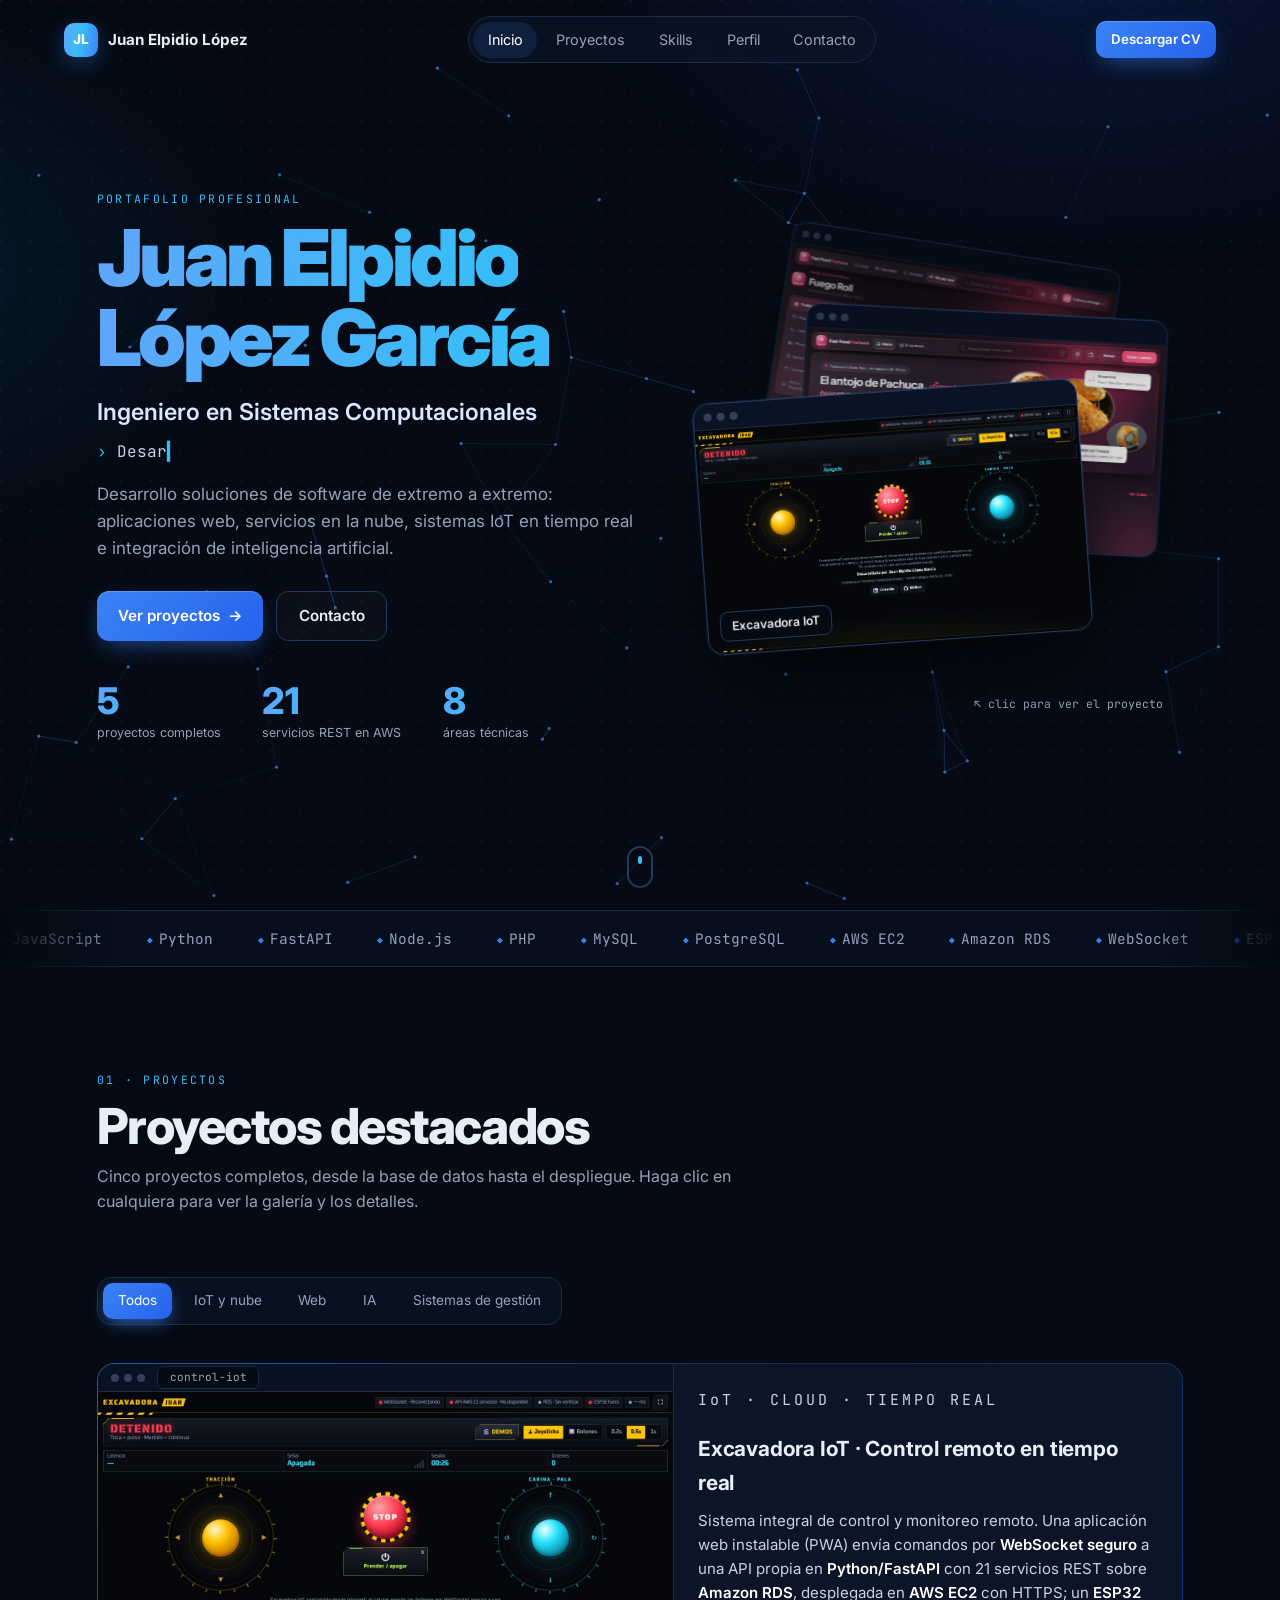
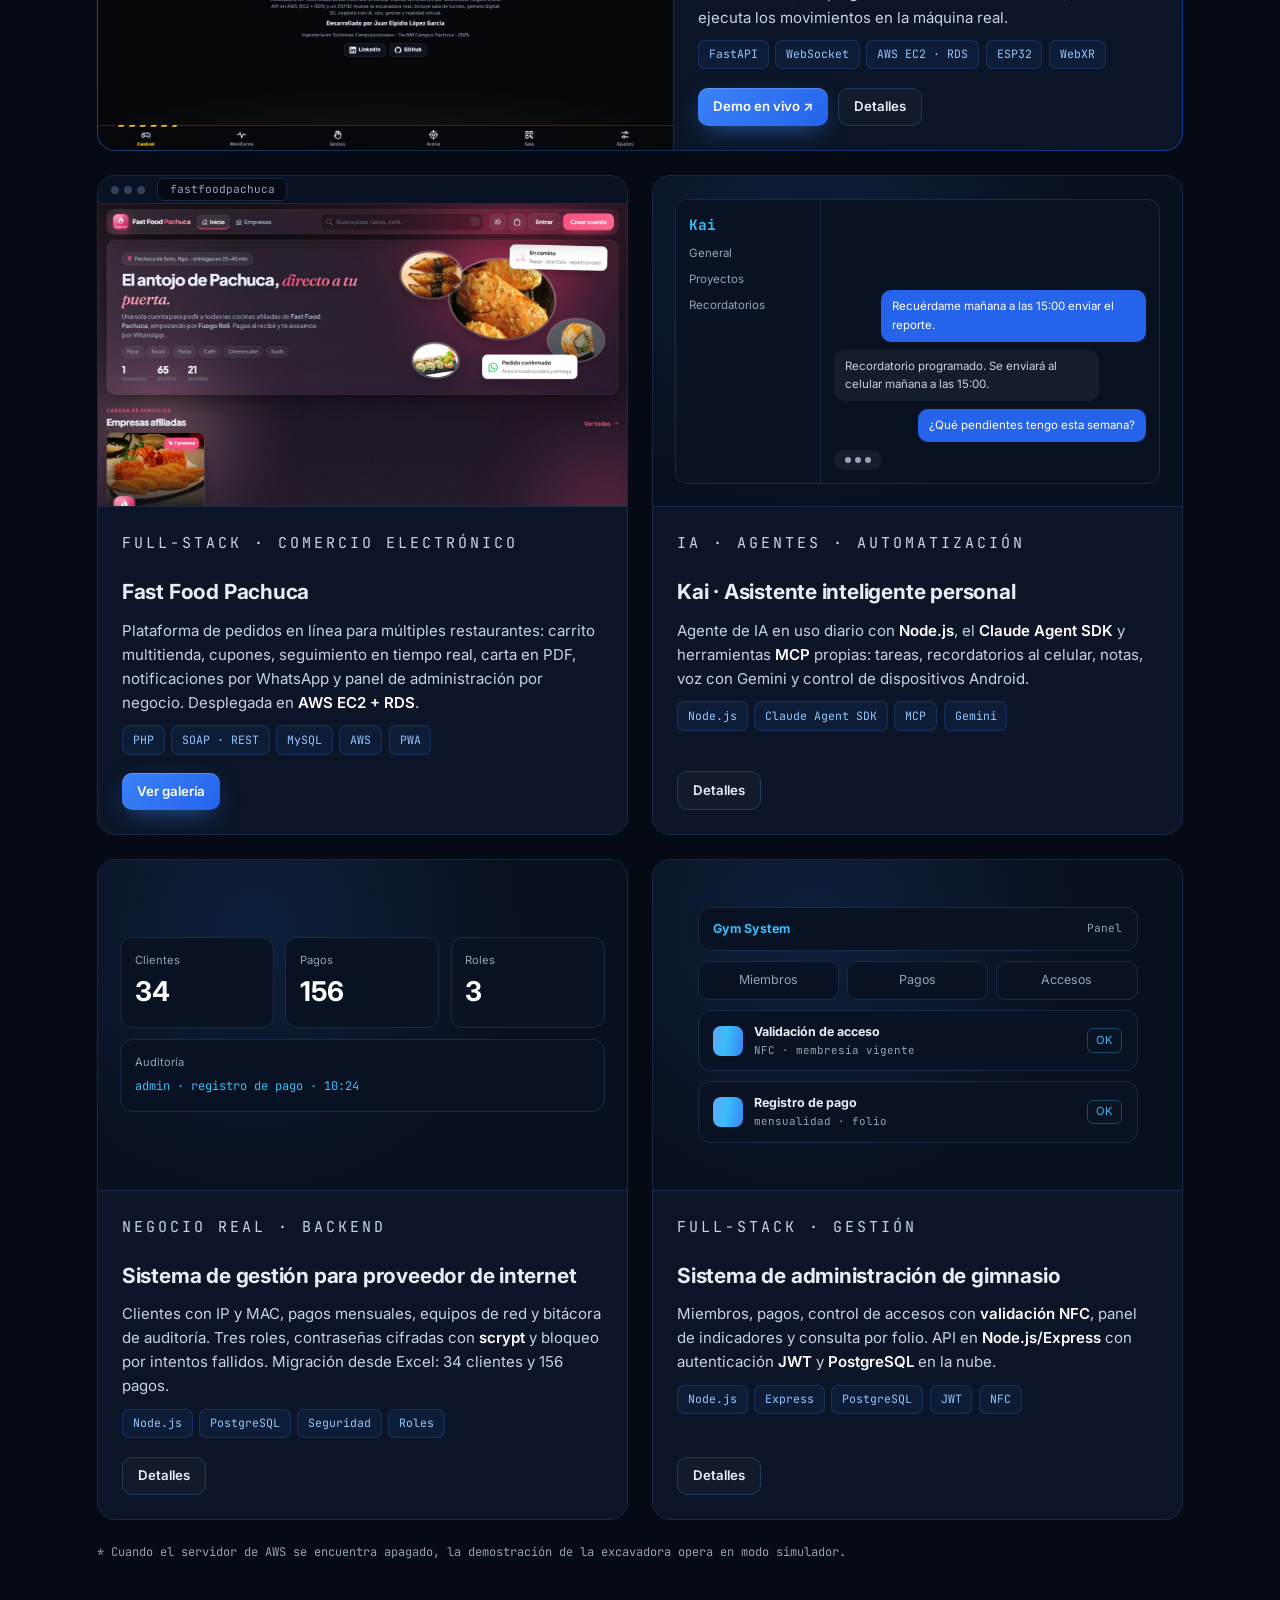
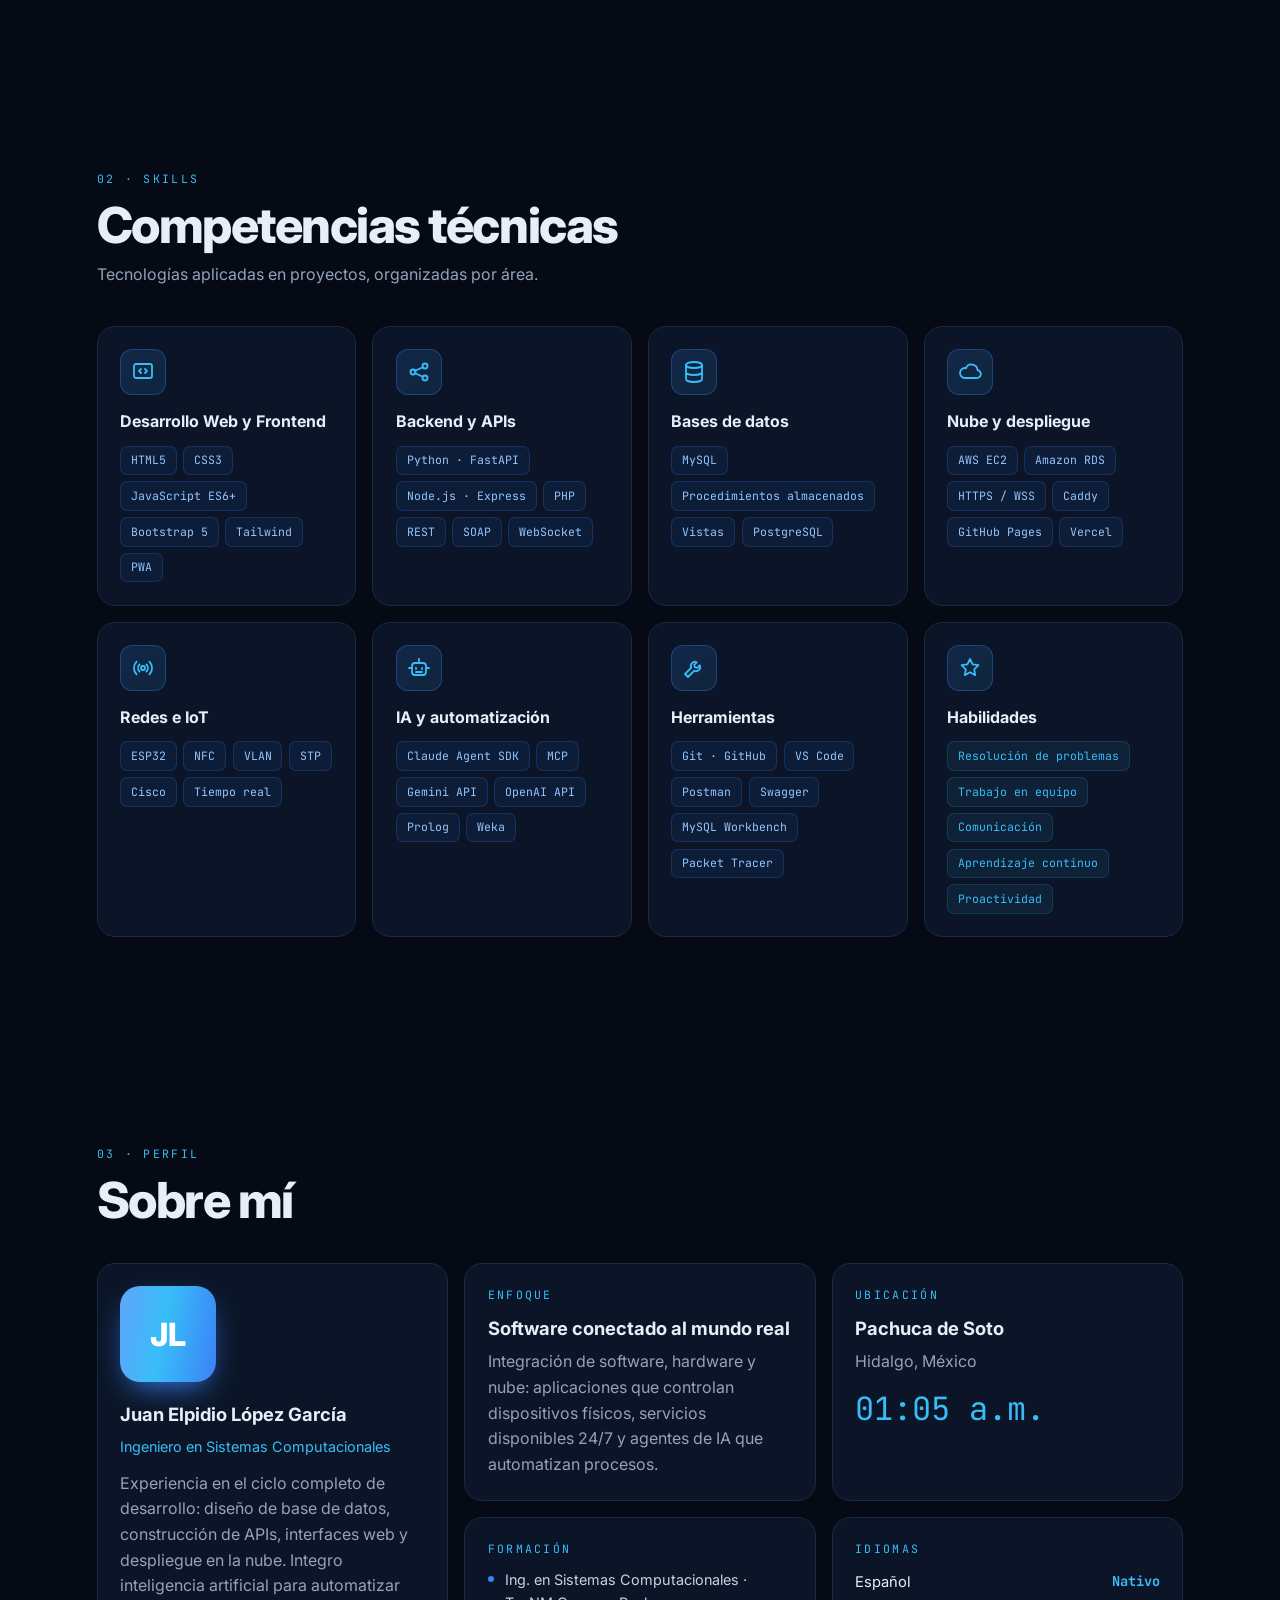
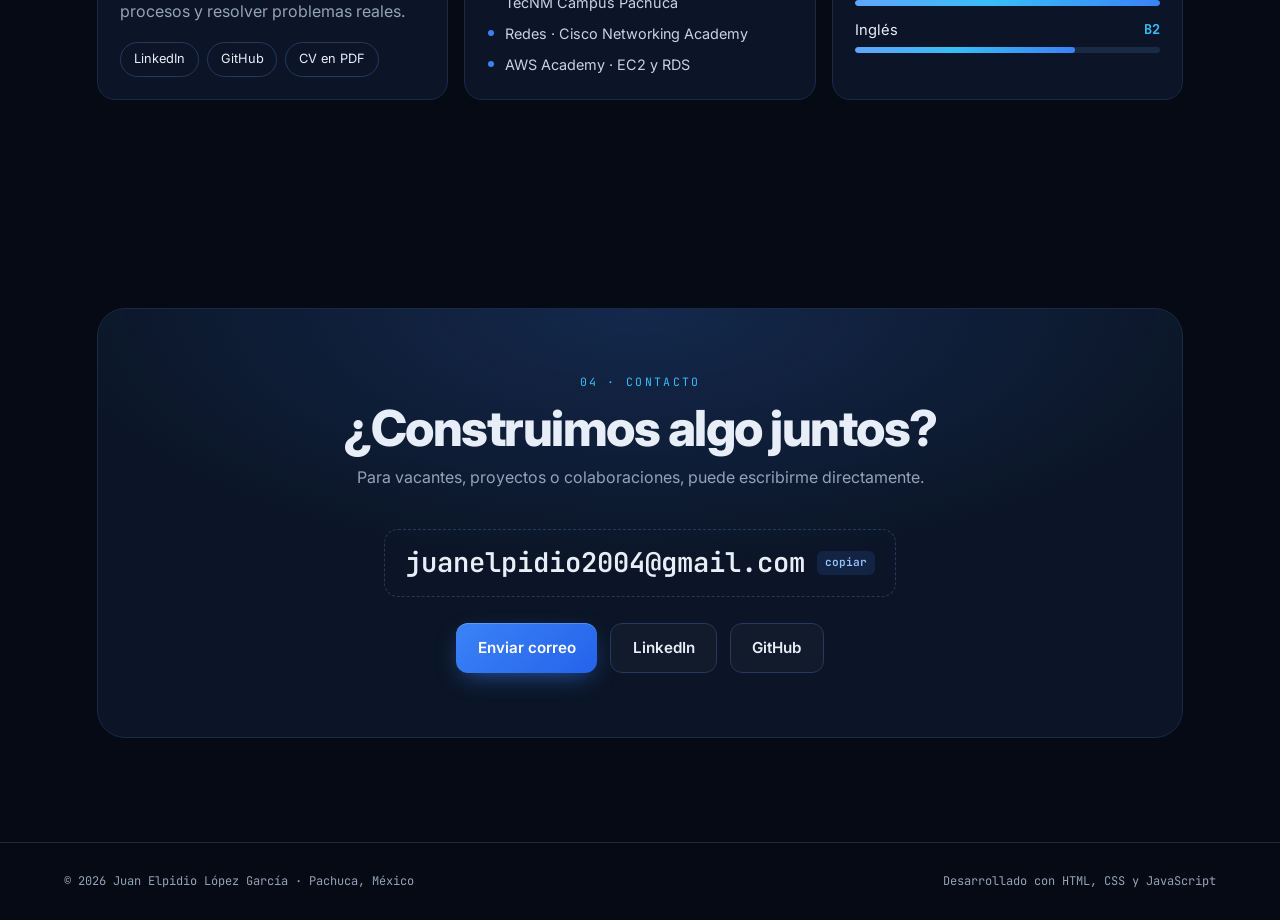
==== commit ee7d76ed: "Dirección principal: juanelpidiolopez.vercel.app Co-Authored-By: Claude Opus 5.5 <noreply@anthropic." ====
--- a/index.html
+++ b/index.html
@@ -7,7 +7,9 @@
 <meta name="description" content="Ingeniero en Sistemas Computacionales. Desarrollo full-stack, IoT en tiempo real, nube en AWS e inteligencia artificial aplicada.">
 <meta property="og:title" content="Juan Elpidio López García | Portafolio">
 <meta property="og:description" content="Ingeniero en Sistemas Computacionales · Full-Stack · IoT · AWS · IA aplicada">
-<meta property="og:image" content="assets/img/gal/exc-1.jpg">
+<meta property="og:image" content="https://juanelpidiolopez.vercel.app/assets/img/gal/exc-1.jpg">
+<meta property="og:url" content="https://juanelpidiolopez.vercel.app/">
+<link rel="canonical" href="https://juanelpidiolopez.vercel.app/">
 <meta name="theme-color" content="#050a14">
 <link rel="icon" href="assets/favicon.svg" type="image/svg+xml">
 <link rel="preconnect" href="https://fonts.googleapis.com">
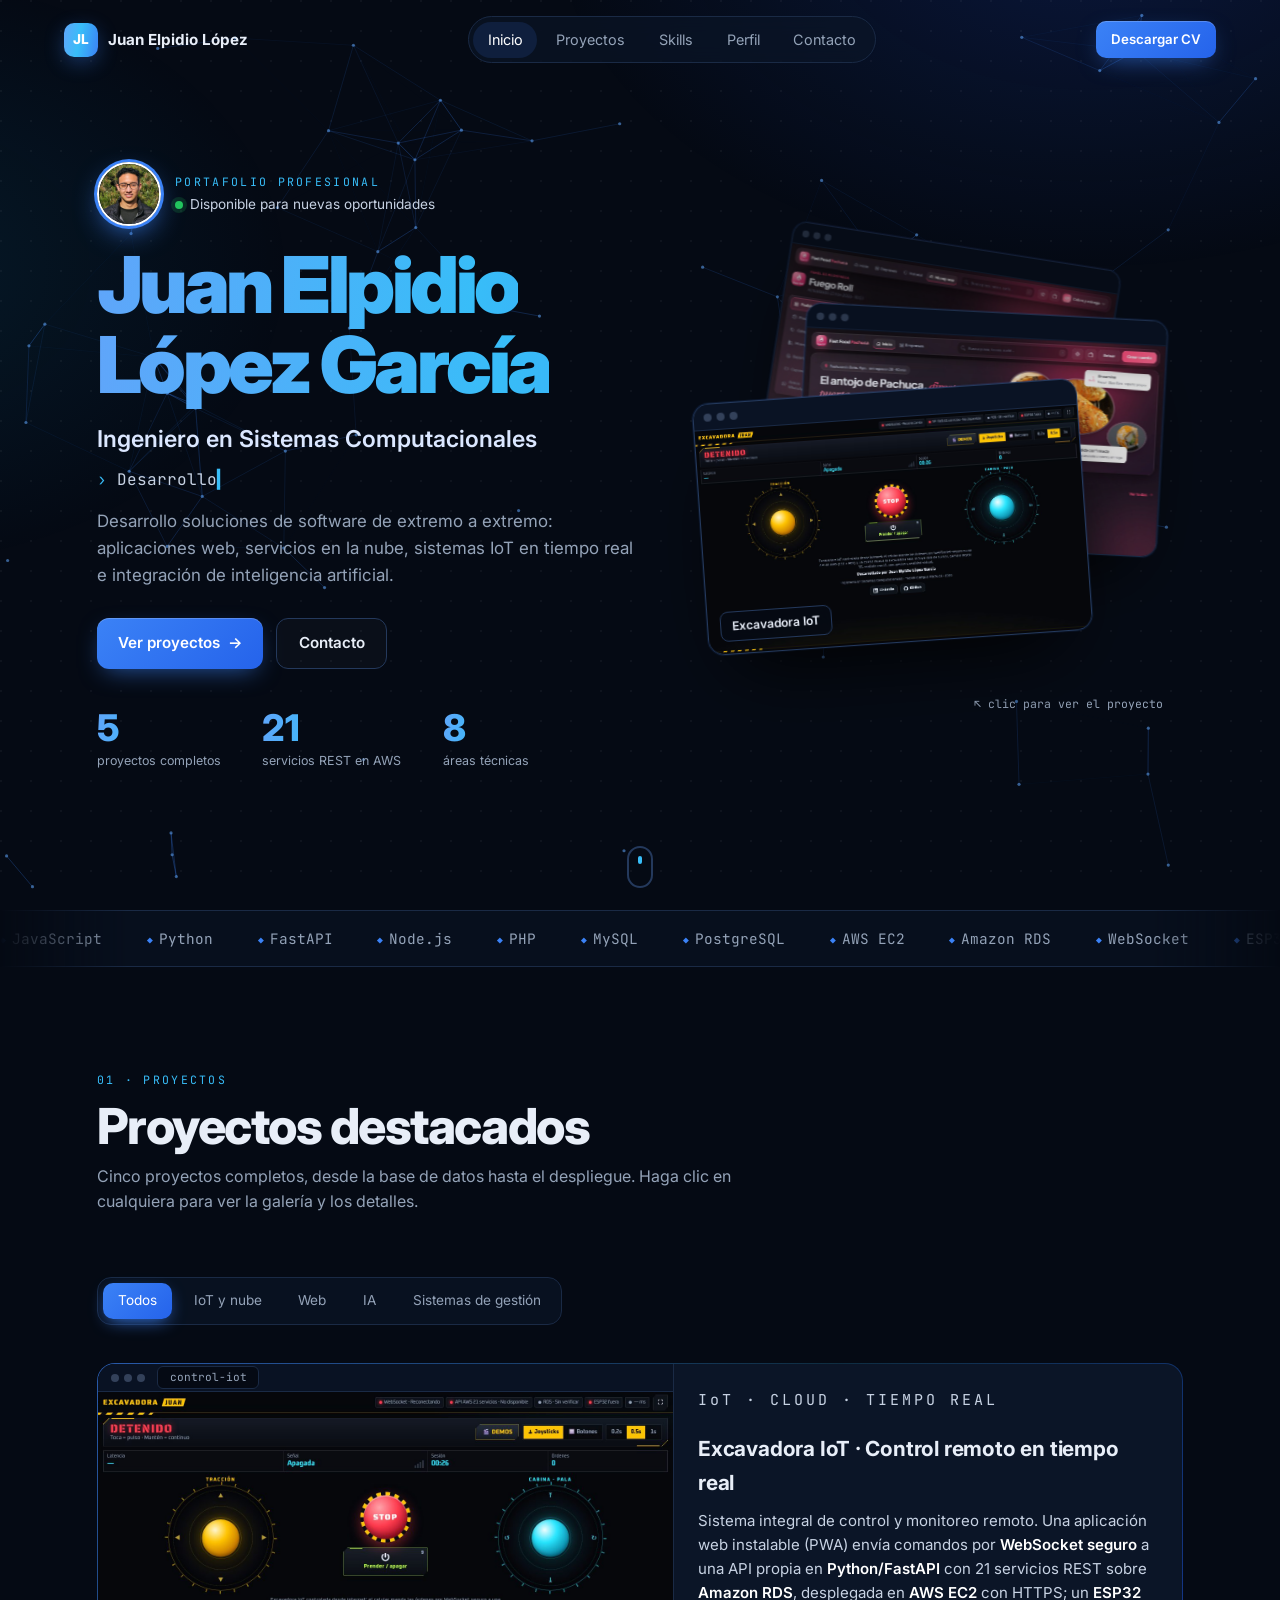
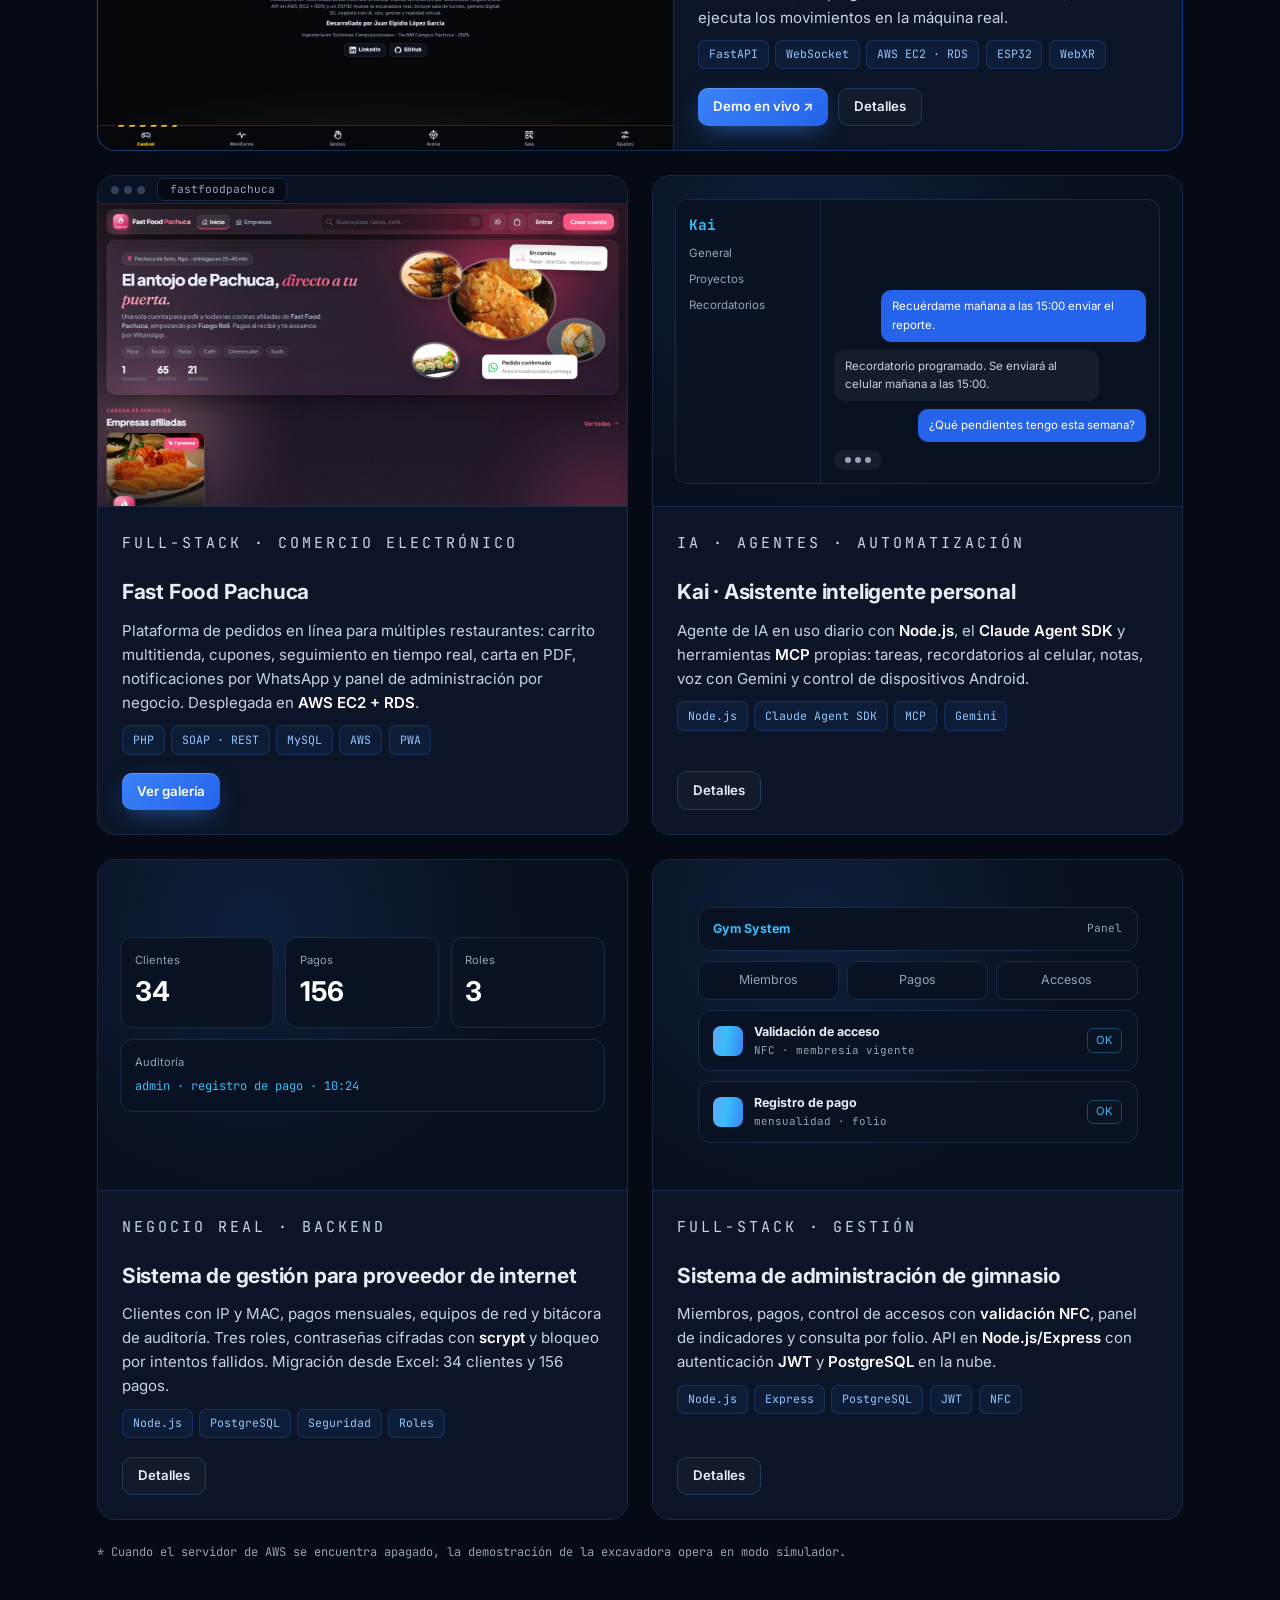
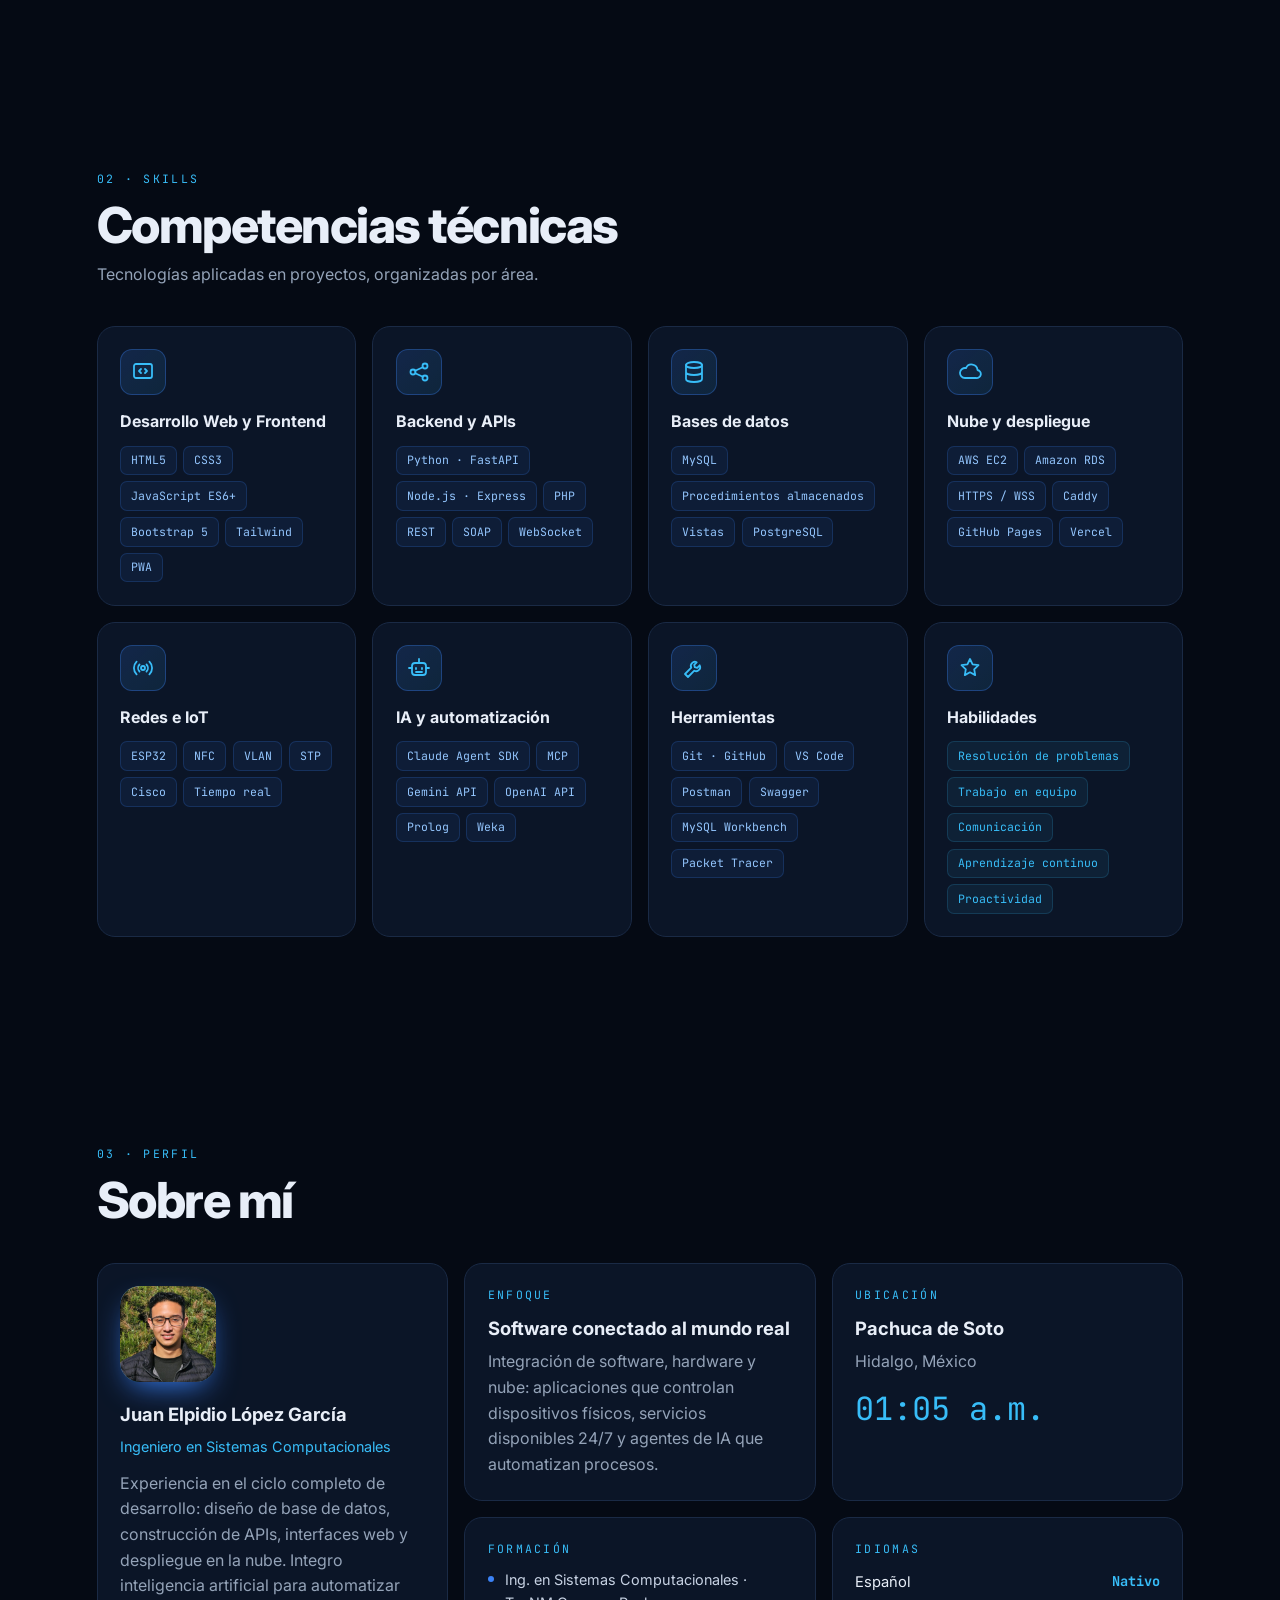
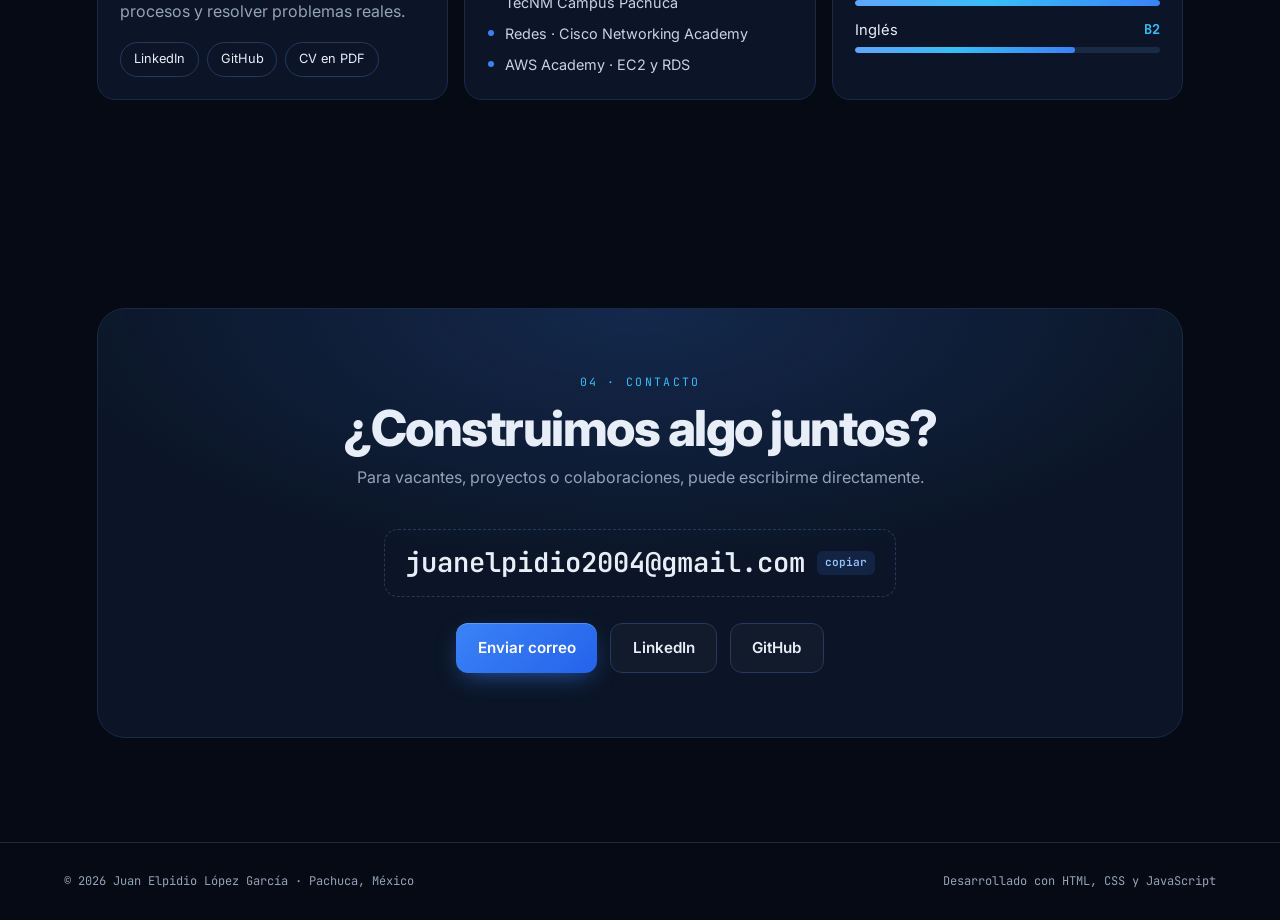
==== commit 64f62162: "Foto de perfil en el sitio y el CV Co-Authored-By: Claude Opus 5.5 <noreply@anthropic.com>" ====
--- a/index.html
+++ b/index.html
@@ -41,7 +41,7 @@
 <!-- ================= HERO ================= -->
 <section id="inicio" class="hero">
   <div class="hero-text">
-    <p class="eyebrow mono reveal">PORTAFOLIO PROFESIONAL</p>
+    <div class="hola reveal"><img src="assets/img/foto.jpg" alt="Foto de Juan Elpidio López García"><div><p class="eyebrow mono">PORTAFOLIO PROFESIONAL</p><span><i></i>Disponible para nuevas oportunidades</span></div></div>
     <h1 class="reveal"><span class="grad">Juan Elpidio</span><br><span class="grad">López García</span></h1>
     <h2 class="reveal">Ingeniero en Sistemas Computacionales</h2>
     <p class="typed mono reveal"><span class="acc">›</span> <span id="typed">Desarrollo Full-Stack</span><span class="cursor">▍</span></p>
@@ -239,7 +239,7 @@
   <h2 class="sec reveal">Sobre mí</h2>
   <div class="bento">
     <article class="card spot perfil reveal">
-      <div class="avatar" aria-label="Foto de perfil">JL</div>
+      <div class="avatar"><img src="assets/img/foto.jpg" alt="Foto de Juan Elpidio López García"></div>
       <h3>Juan Elpidio López García</h3>
       <p class="rol">Ingeniero en Sistemas Computacionales</p>
       <p class="muted">Experiencia en el ciclo completo de desarrollo: diseño de base de datos, construcción de APIs, interfaces web y despliegue en la nube. Integro inteligencia artificial para automatizar procesos y resolver problemas reales.</p>
--- a/styles.css
+++ b/styles.css
@@ -245,3 +245,10 @@
   .f-galeria{border-right:0;border-bottom:1px solid var(--line)}
 }
 @media (max-width:560px){.skills{grid-template-columns:1fr}.stats{gap:1.4rem}.f-thumbs{grid-template-columns:repeat(3,1fr)}.deck-card{width:88%}}
+
+/* foto en el hero */
+.hola{display:flex;align-items:center;gap:.9rem;margin-bottom:1.2rem}
+.hola img{width:64px;height:64px;border-radius:50%;object-fit:cover;border:2px solid #fff;box-shadow:0 0 0 3px var(--c1),0 10px 30px -8px #3b82f6}
+.hola .eyebrow{margin:0 0 .15rem}
+.hola span{display:flex;align-items:center;gap:.45rem;font-size:.85rem;color:var(--tx2)}
+.hola span i{width:8px;height:8px;border-radius:50%;background:#22c55e;box-shadow:0 0 0 4px #22c55e2a}
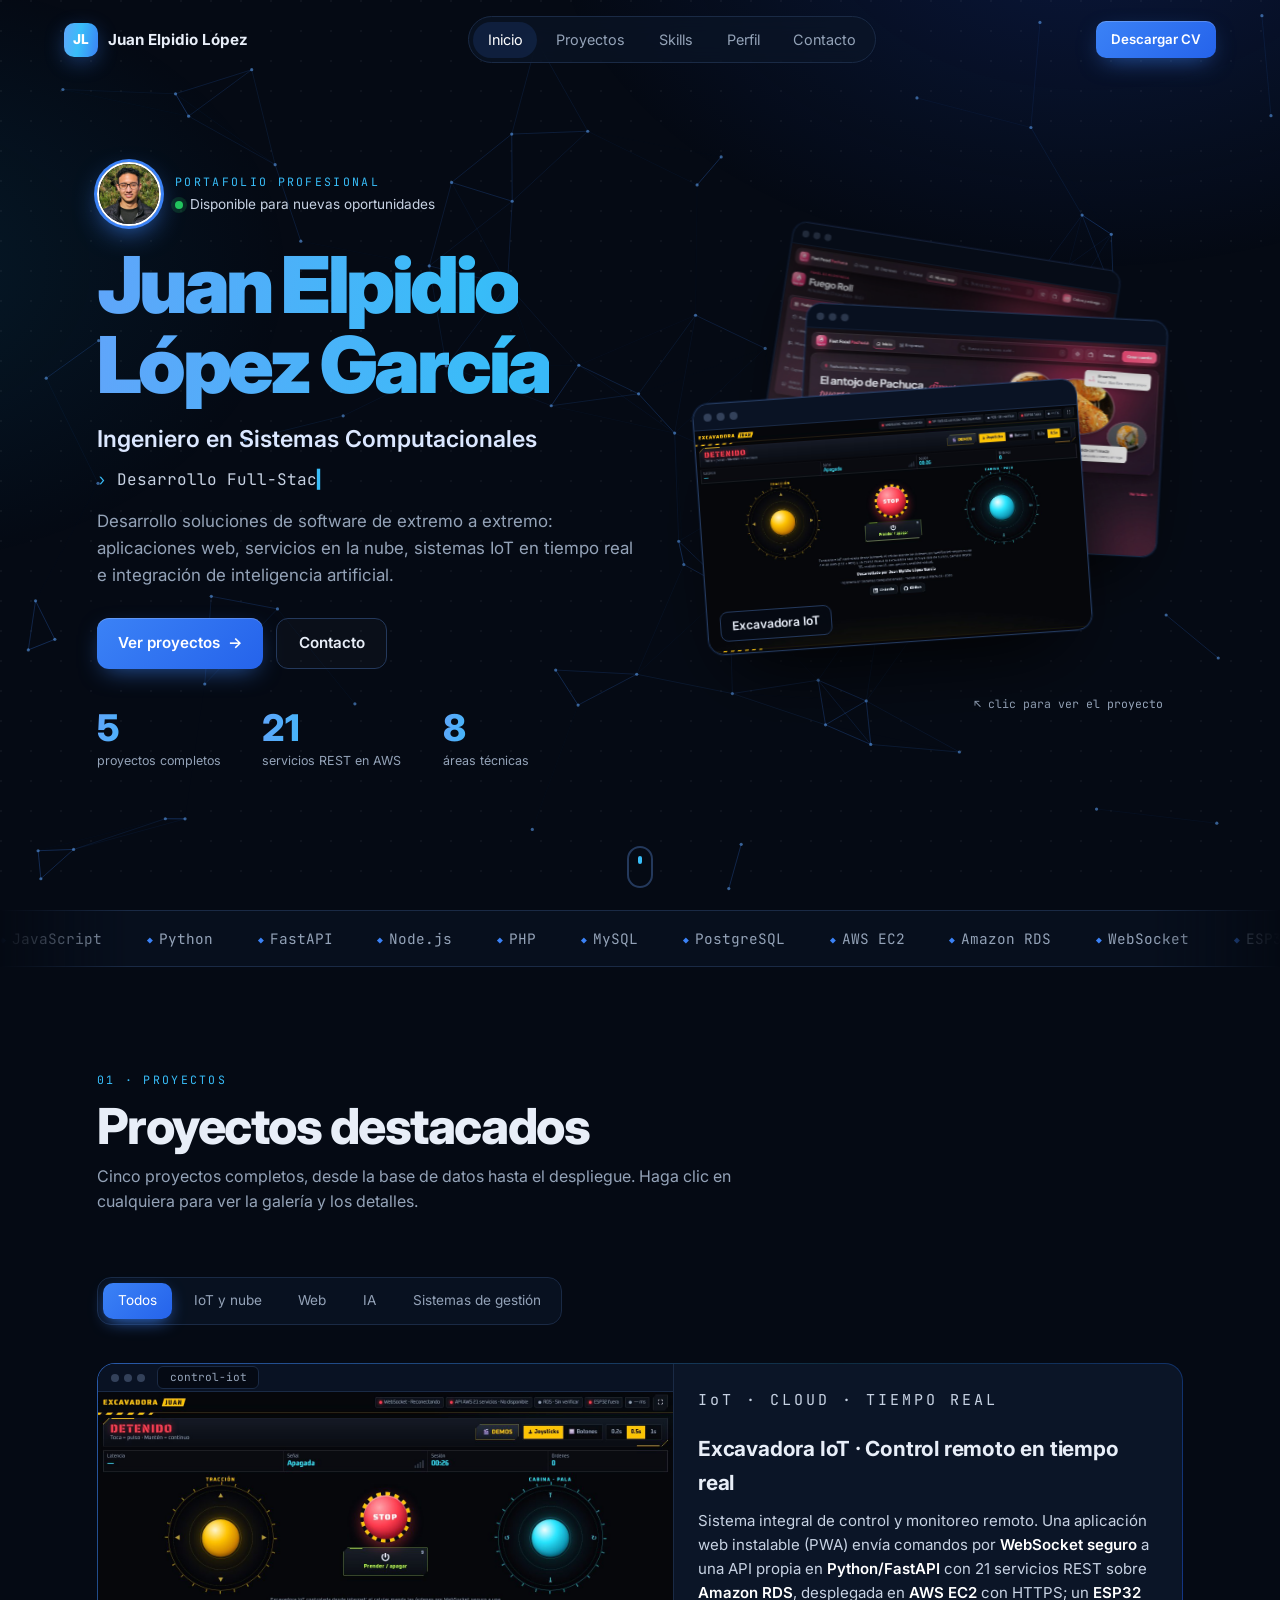
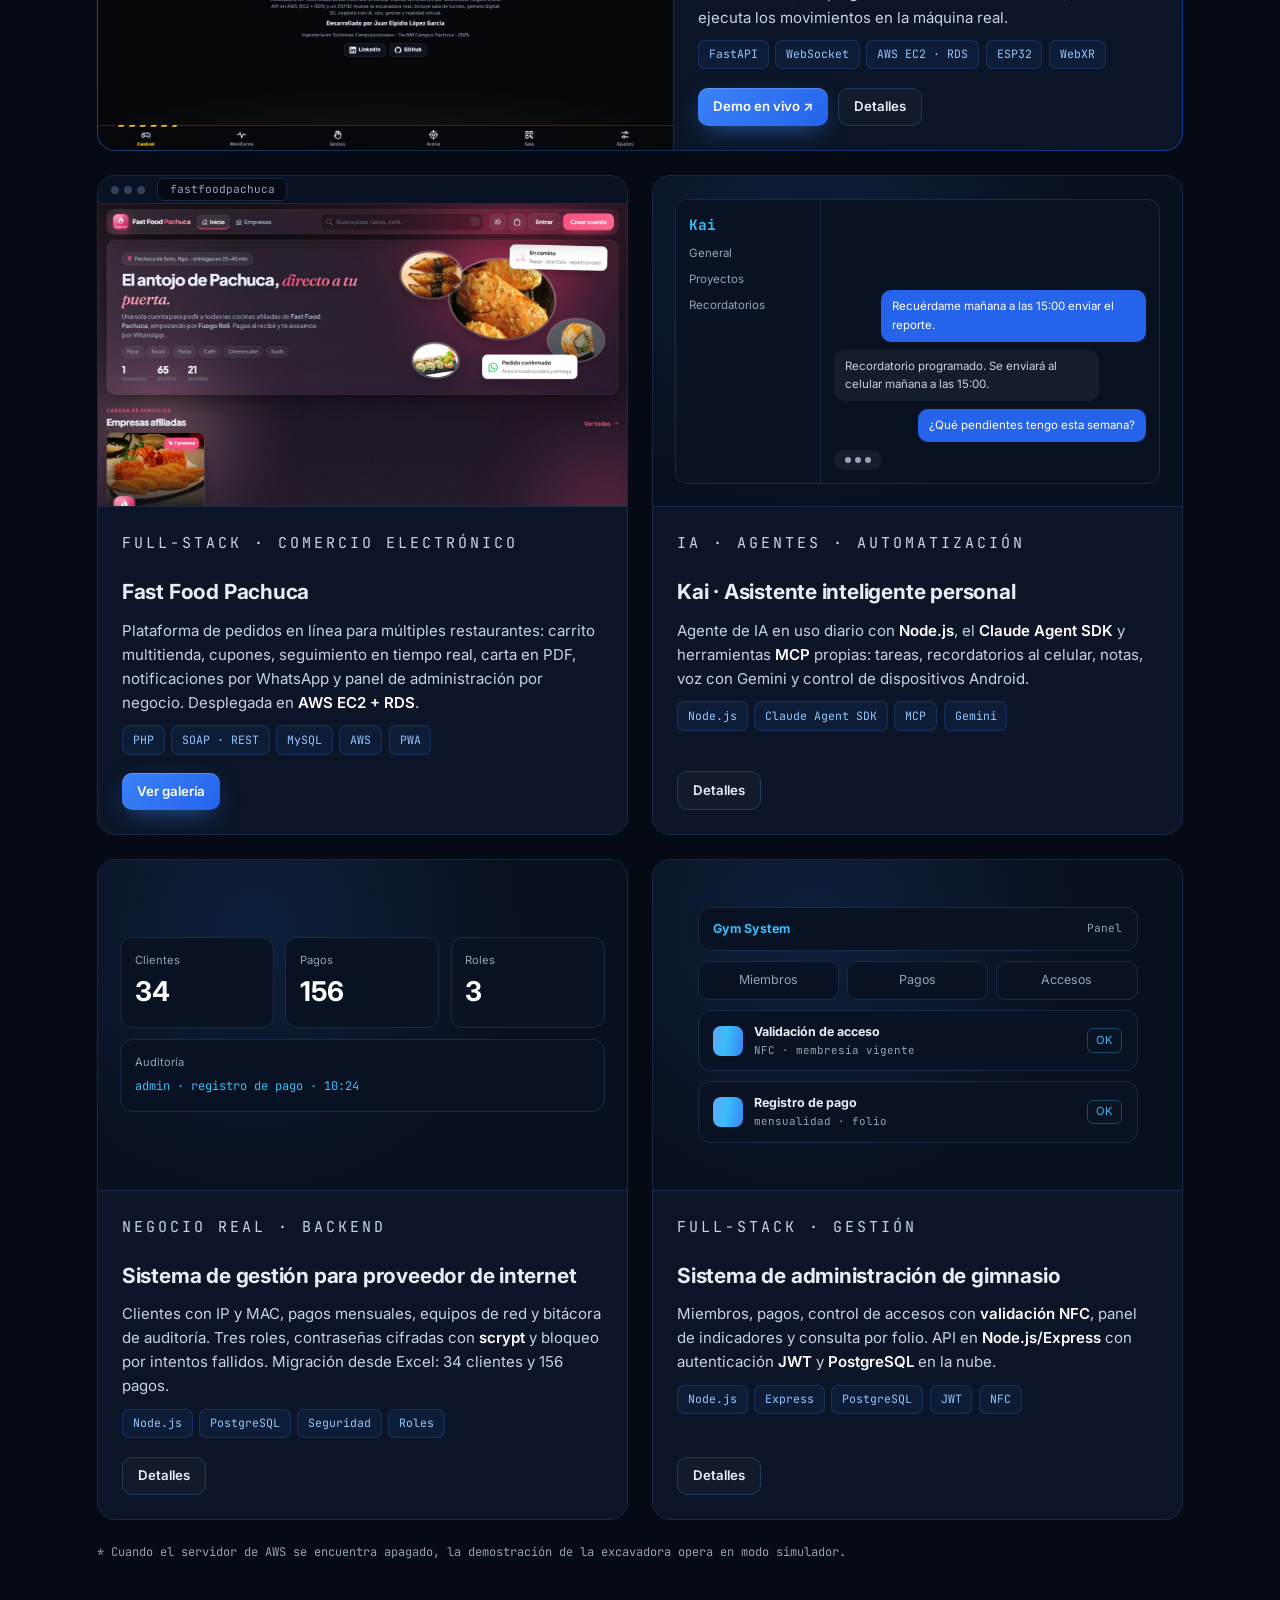
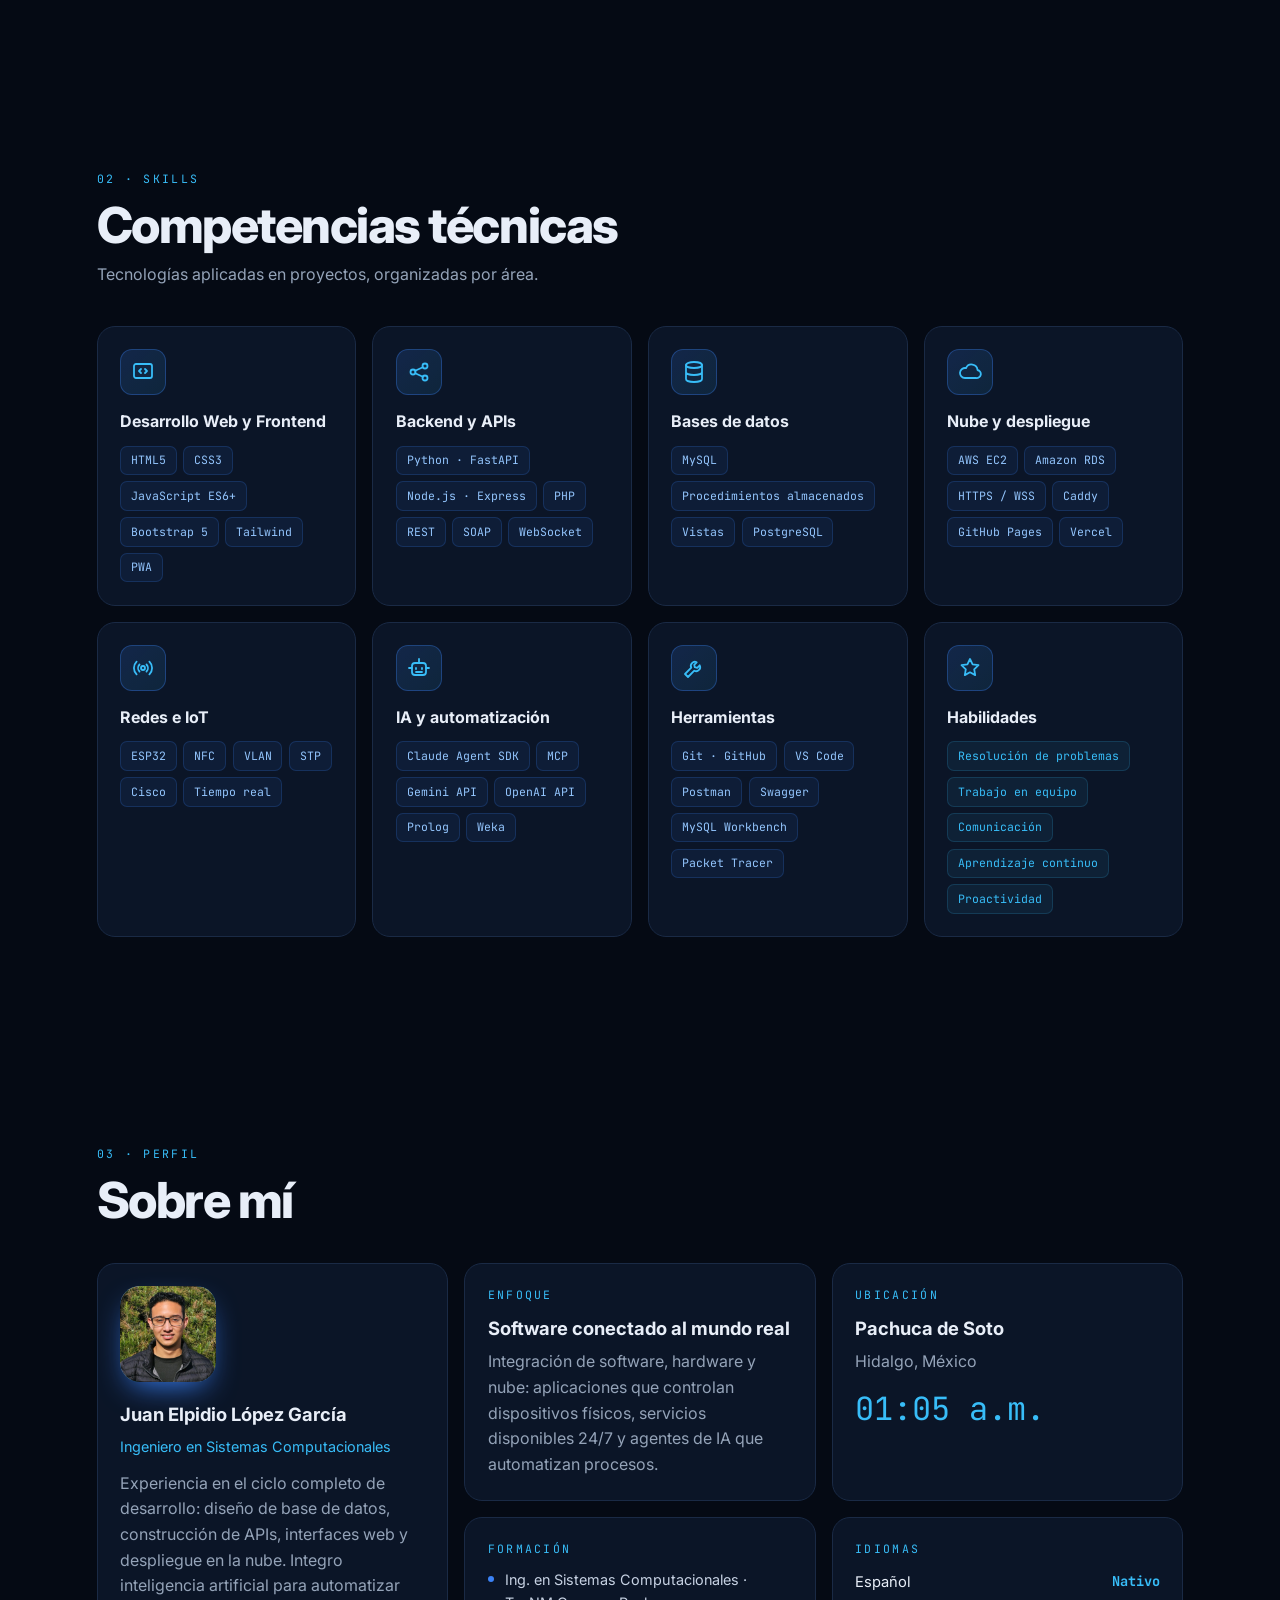
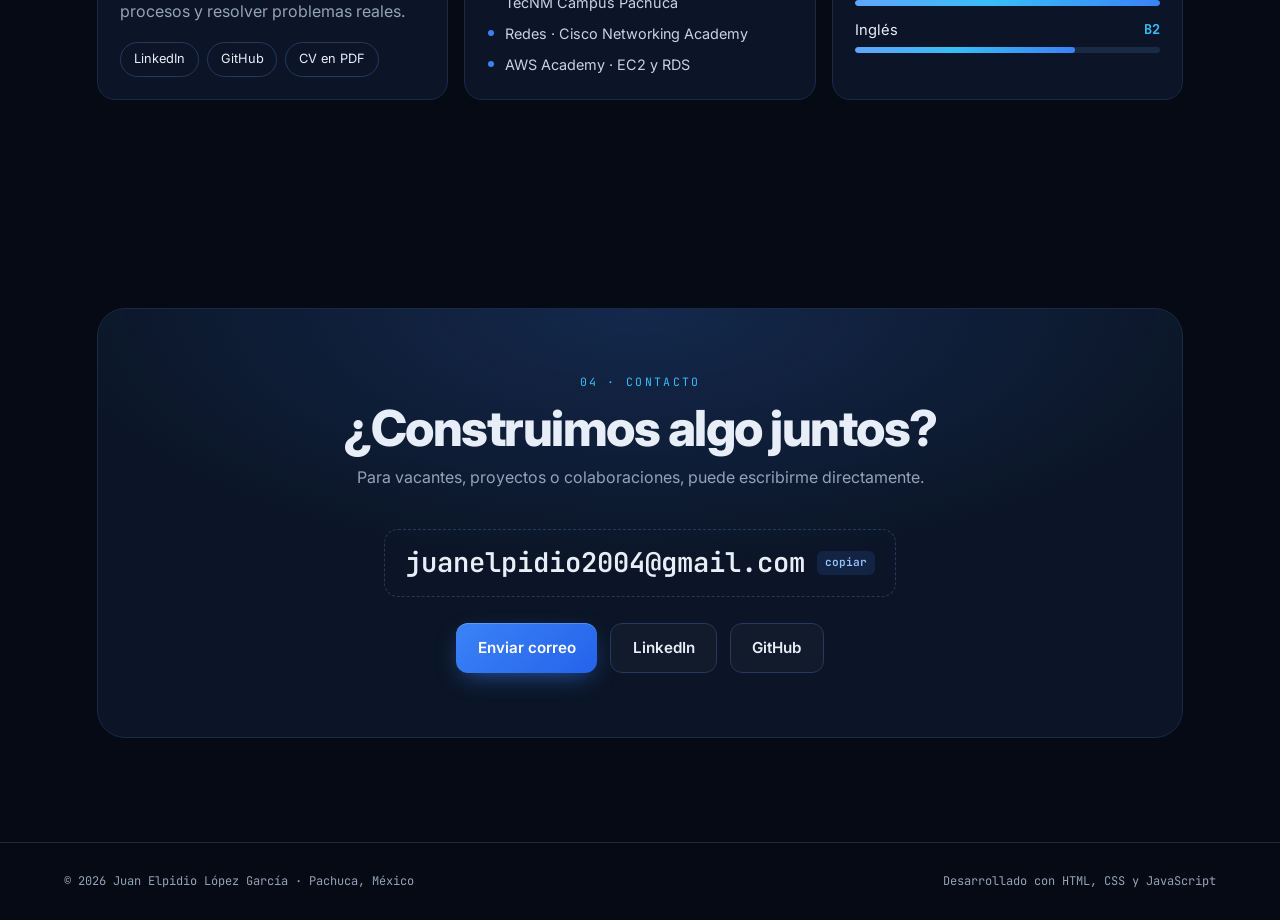
==== commit 559c755f: "Botones de CV apuntan a cv-empresas.pdf Co-Authored-By: Claude Sonnet 5.5 <noreply@anthropic.com>" ====
--- a/index.html
+++ b/index.html
@@ -33,7 +33,7 @@
     <a href="#sobre">Perfil</a>
     <a href="#contacto">Contacto</a>
   </nav>
-  <a href="cv.pdf" class="btn small" download>Descargar CV</a>
+  <a href="cv-empresas.pdf" class="btn small" download>Descargar CV</a>
 </header>
 
 <main id="main">
@@ -246,7 +246,7 @@
       <div class="links">
         <a class="chip" href="https://www.linkedin.com/in/juan-elpidio-l%C3%B3pez-garc%C3%ADa-96310934a" target="_blank" rel="noopener">LinkedIn</a>
         <a class="chip" href="https://github.com/juanel2804" target="_blank" rel="noopener">GitHub</a>
-        <a class="chip" href="cv.pdf" download>CV en PDF</a>
+        <a class="chip" href="cv-empresas.pdf" download>CV en PDF</a>
       </div>
     </article>
     <article class="card spot reveal">
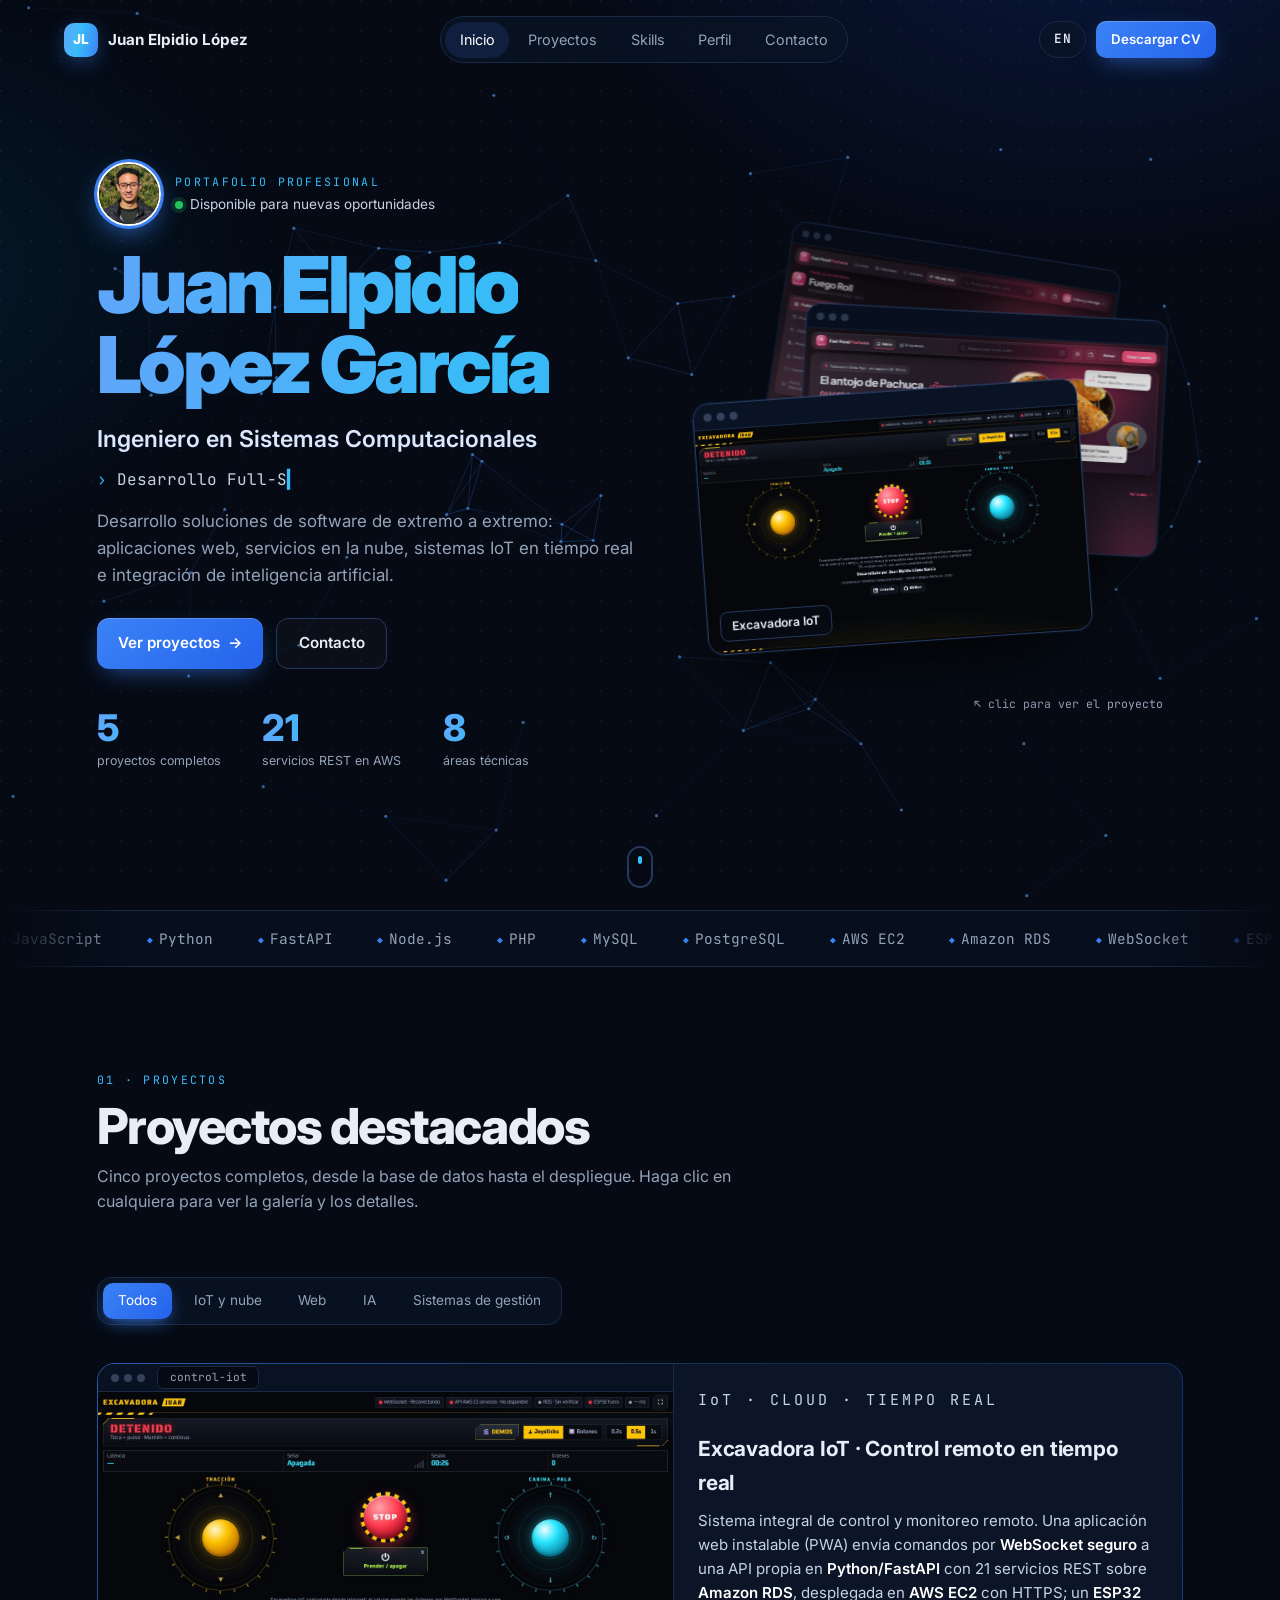
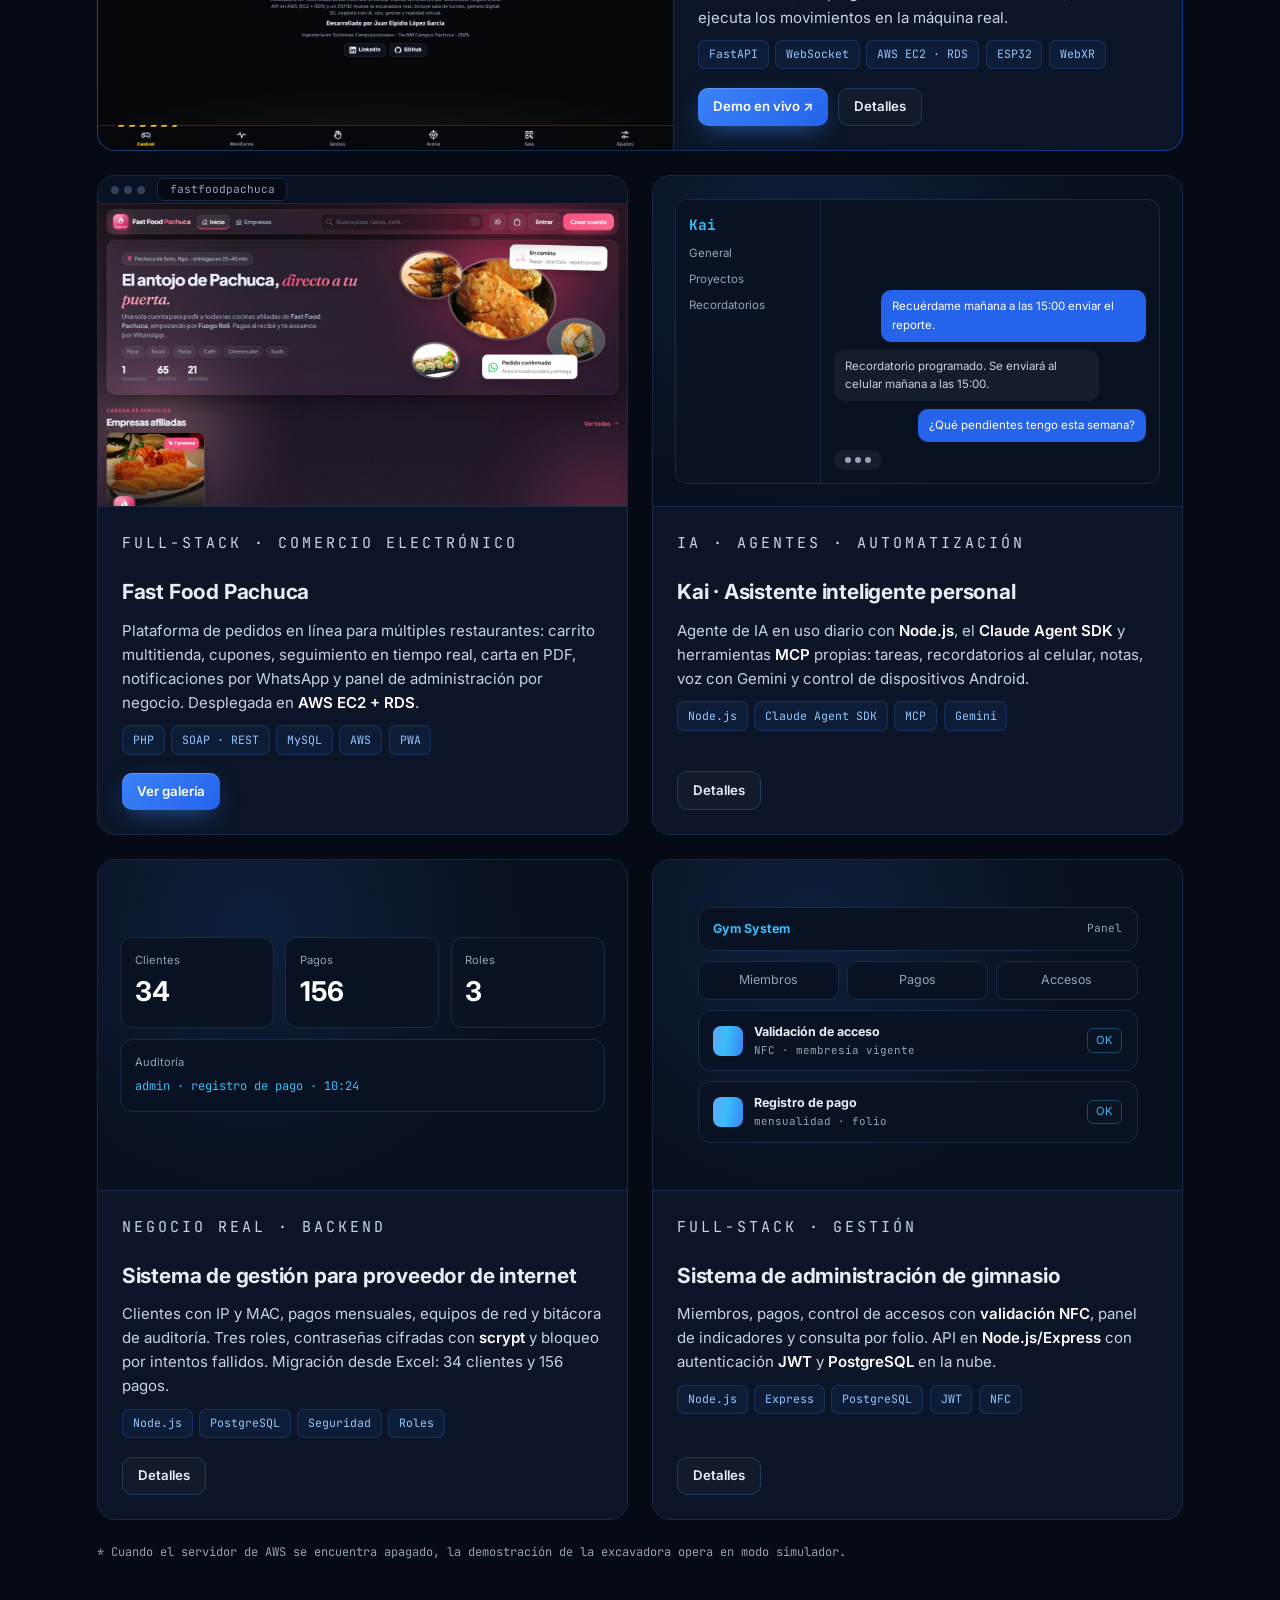
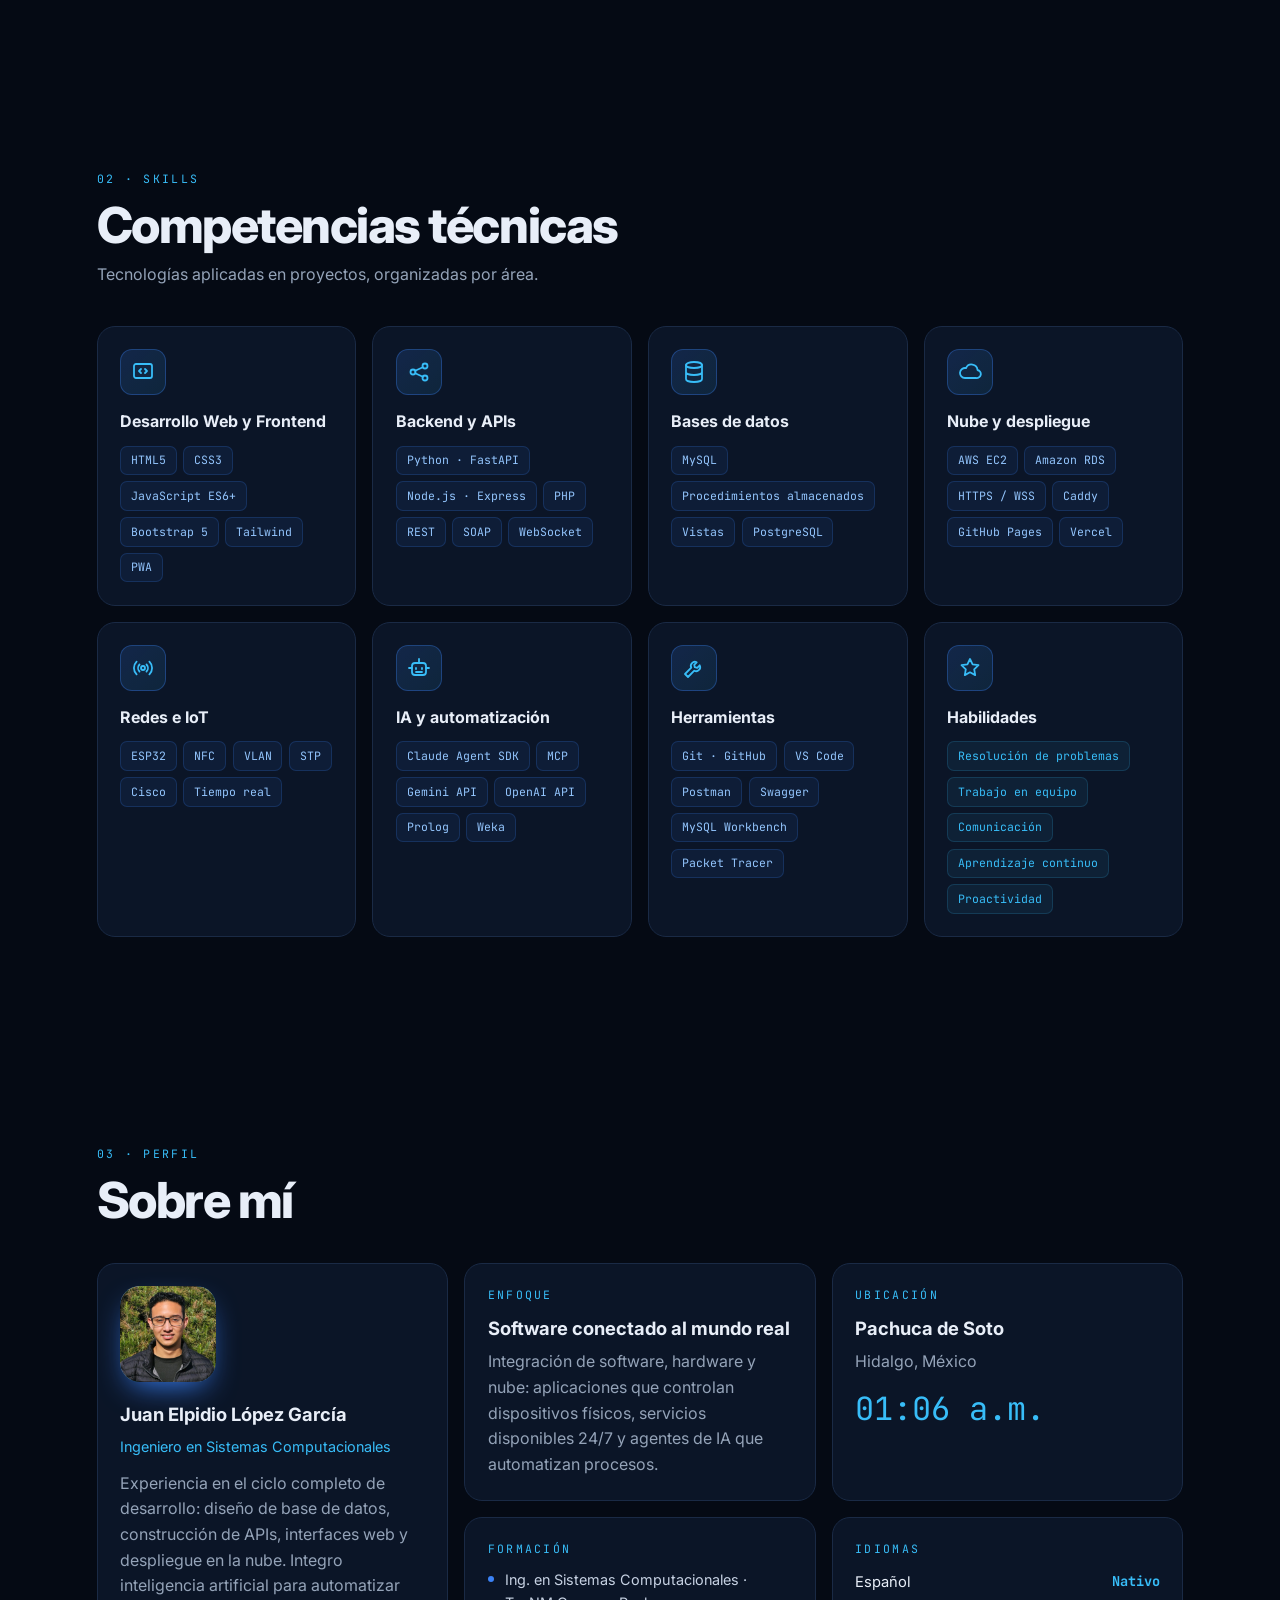
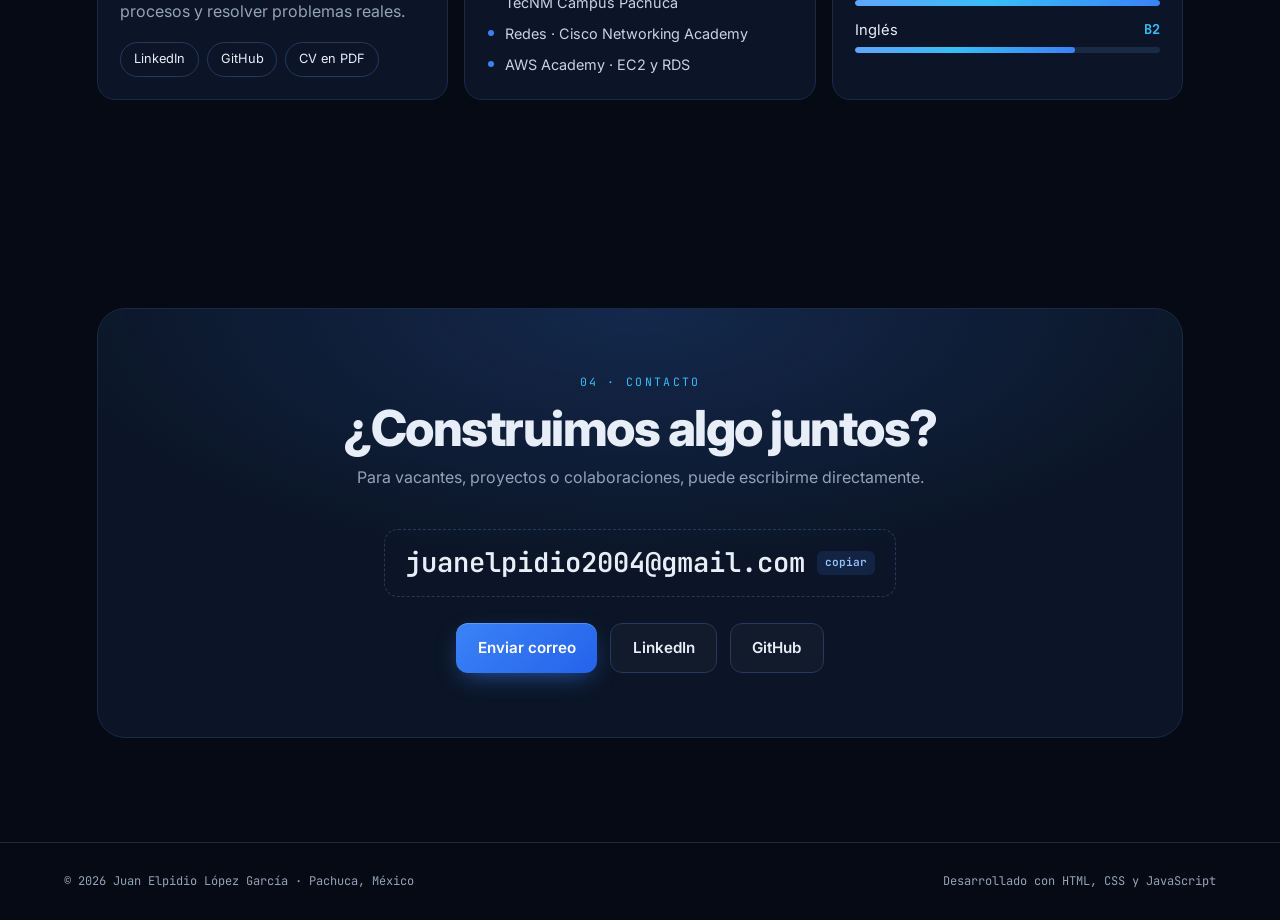
==== commit d706afd8: "Botón para cambiar el idioma de la página entre español e inglés Co-Authored-By: Claude Sonnet 5.5 <" ====
--- a/index.html
+++ b/index.html
@@ -33,7 +33,10 @@
     <a href="#sobre">Perfil</a>
     <a href="#contacto">Contacto</a>
   </nav>
-  <a href="cv-empresas.pdf" class="btn small" download>Descargar CV</a>
+  <div class="nav-der">
+    <button id="lang-btn" class="lang-btn mono" type="button" aria-label="Switch to English" title="Switch to English">EN</button>
+    <a href="cv-empresas.pdf" class="btn small" download>Descargar CV</a>
+  </div>
 </header>
 
 <main id="main">
@@ -315,6 +318,7 @@
   </div>
 </dialog>
 
+<script src="i18n.js"></script>
 <script src="app.js"></script>
 </body>
 </html>
--- a/styles.css
+++ b/styles.css
@@ -252,3 +252,8 @@
 .hola .eyebrow{margin:0 0 .15rem}
 .hola span{display:flex;align-items:center;gap:.45rem;font-size:.85rem;color:var(--tx2)}
 .hola span i{width:8px;height:8px;border-radius:50%;background:#22c55e;box-shadow:0 0 0 4px #22c55e2a}
+
+/* ---------- selector de idioma ---------- */
+.nav-der{display:flex;align-items:center;gap:.6rem}
+.lang-btn{font-size:.8rem;font-weight:600;letter-spacing:.06em;color:var(--tx);background:#0b1527aa;border:1px solid var(--line);border-radius:999px;padding:.45rem .85rem;cursor:pointer;backdrop-filter:blur(10px);transition:.2s}
+.lang-btn:hover{border-color:#3b82f6;color:#fff;background:#3b82f622}
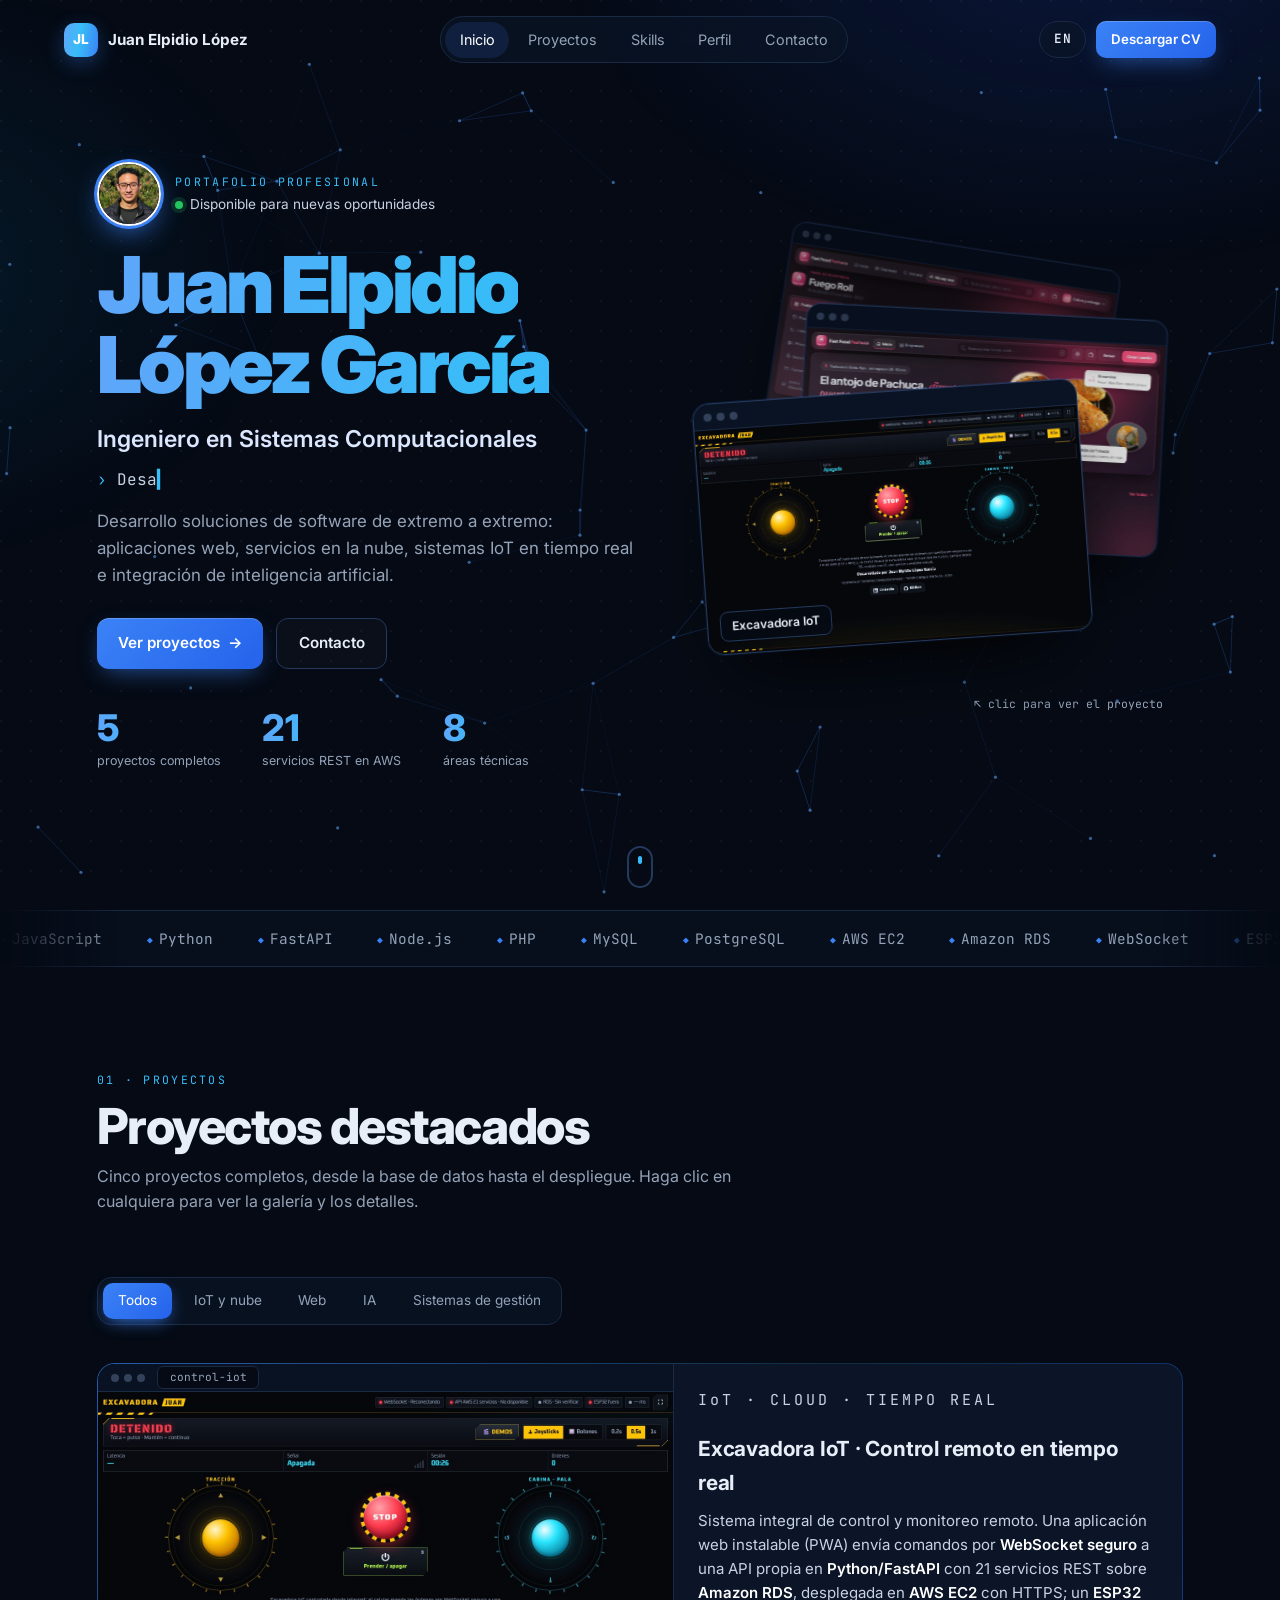
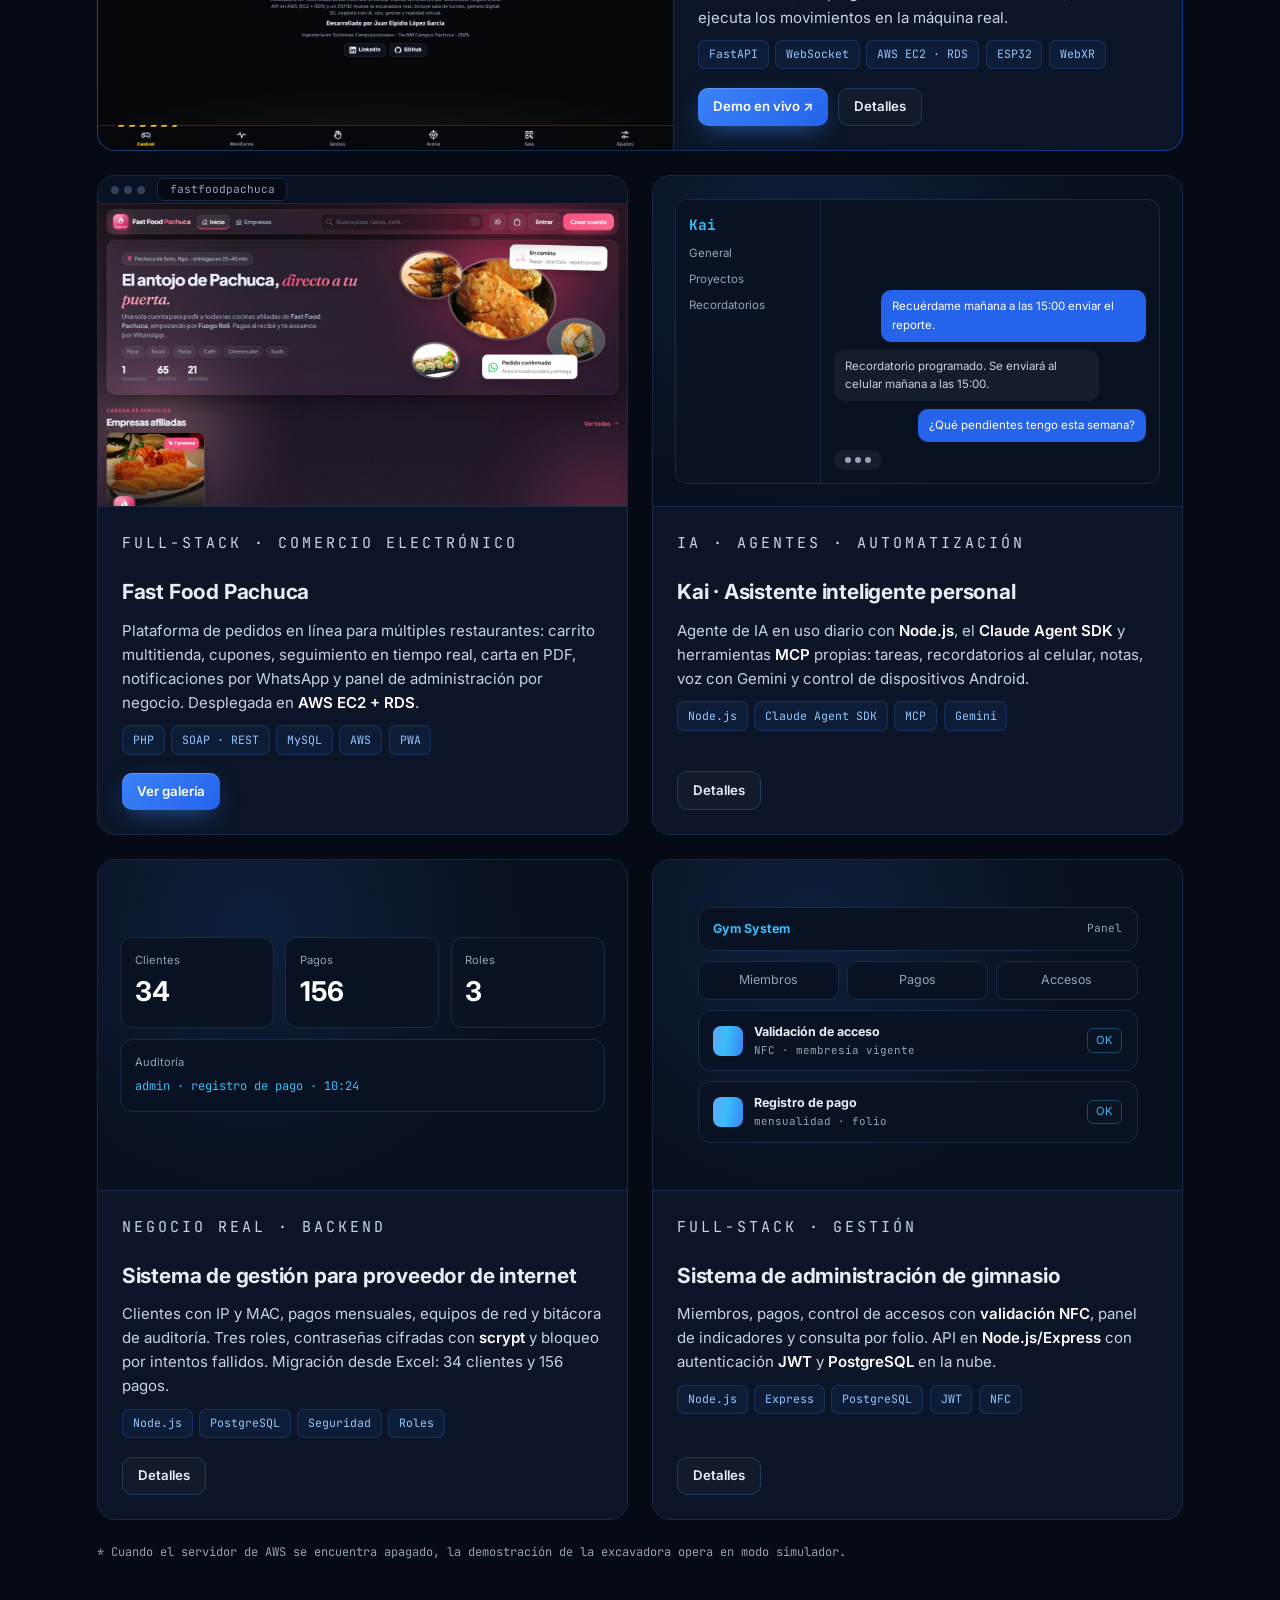
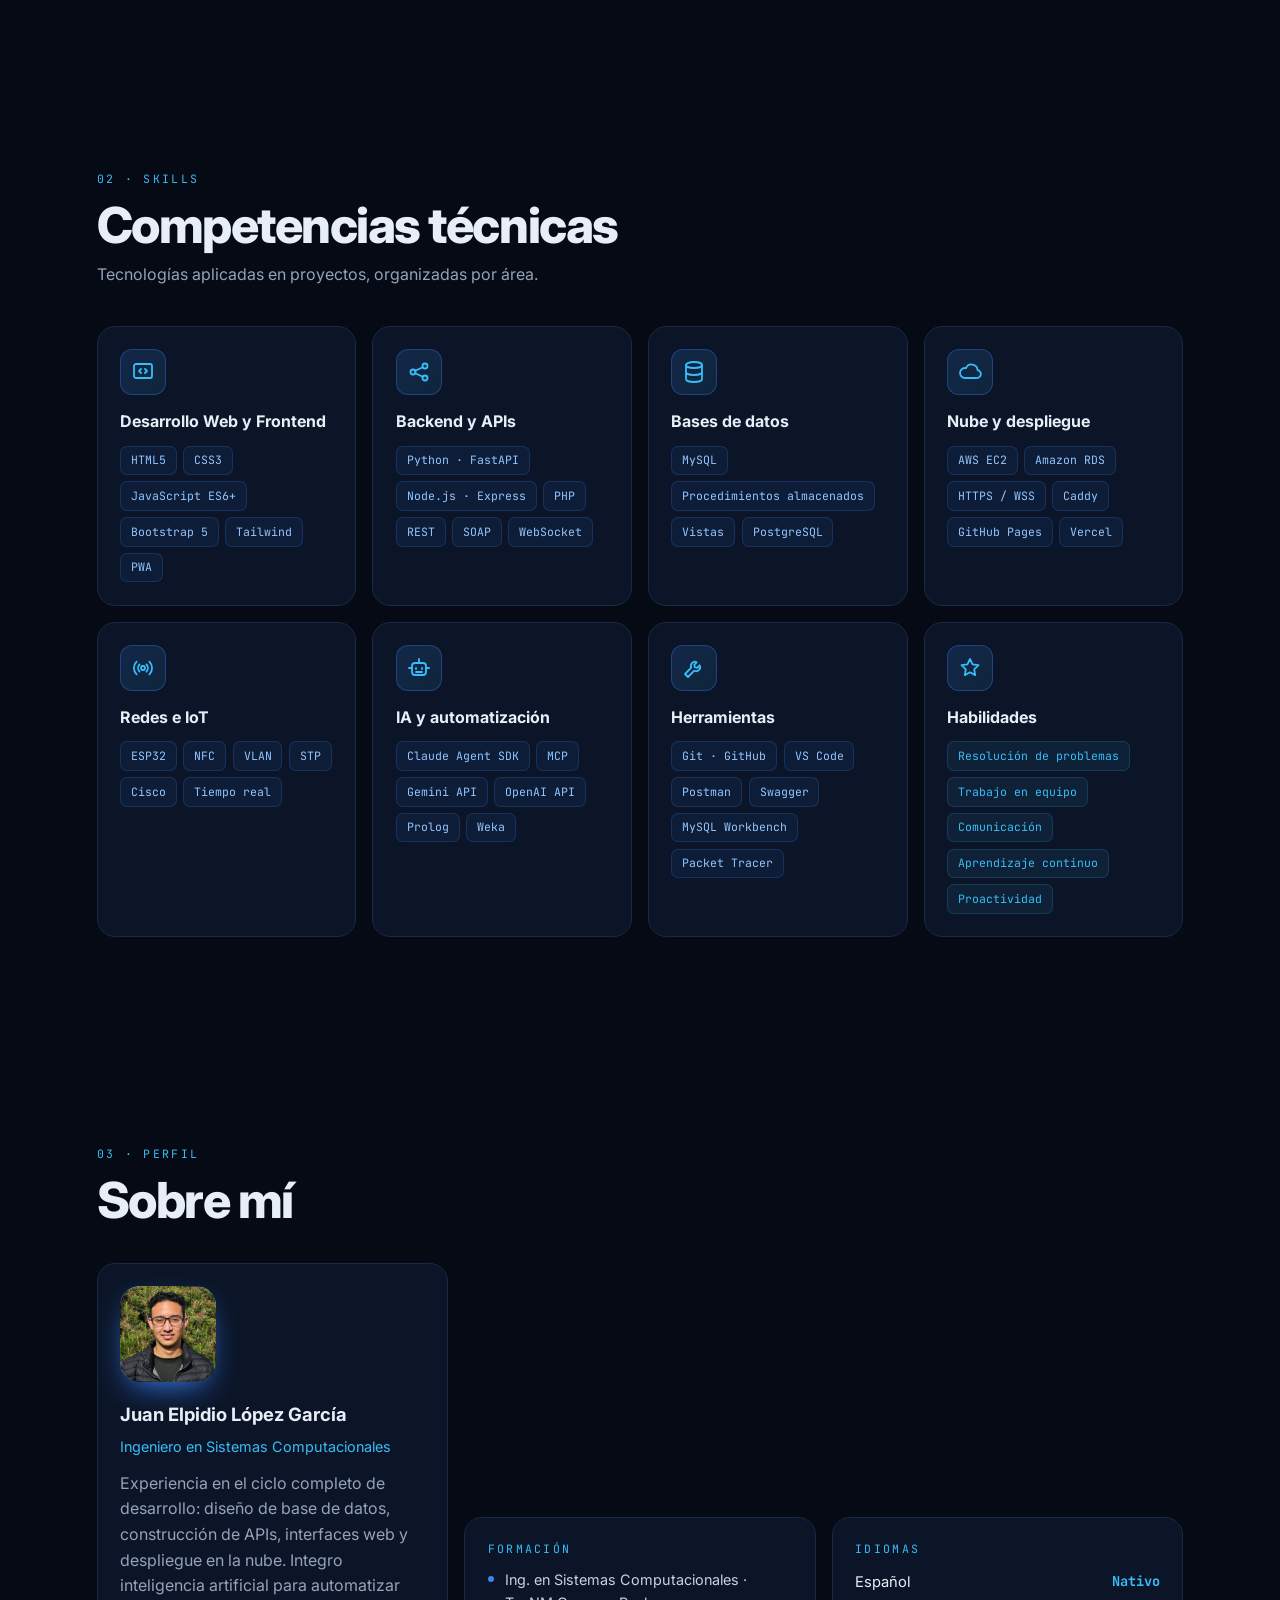
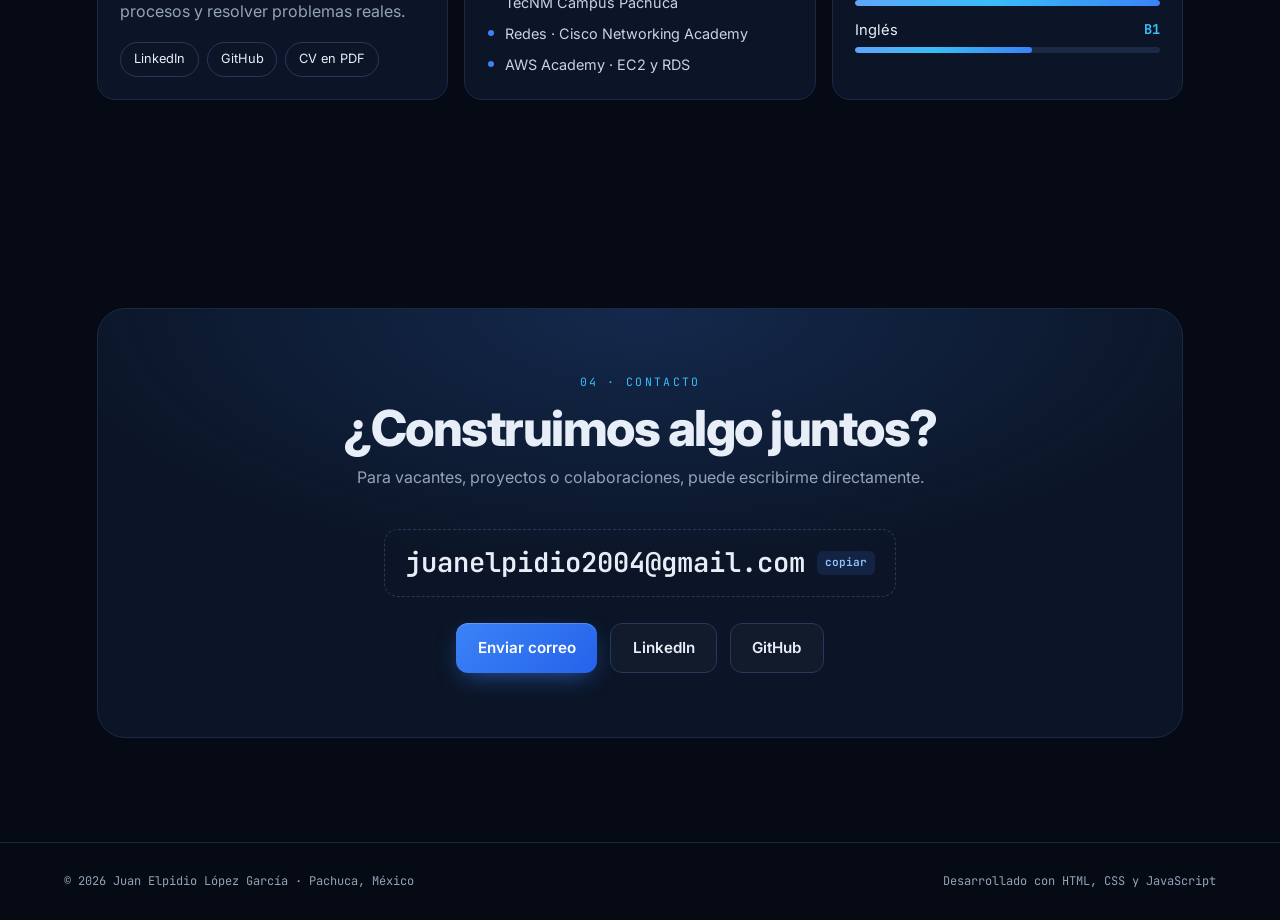
==== commit a79502a6: "Nivel de inglés B1 en CVs y portafolio Co-Authored-By: Claude Sonnet 5.5 <noreply@anthropic.com>" ====
--- a/index.html
+++ b/index.html
@@ -274,7 +274,7 @@
     <article class="card spot reveal">
       <p class="eyebrow mono">IDIOMAS</p>
       <div class="lang"><span>Español</span><b>Nativo</b><i style="--v:100%"></i></div>
-      <div class="lang"><span>Inglés</span><b>B2</b><i style="--v:72%"></i></div>
+      <div class="lang"><span>Inglés</span><b>B1</b><i style="--v:58%"></i></div>
     </article>
   </div>
 </section>
